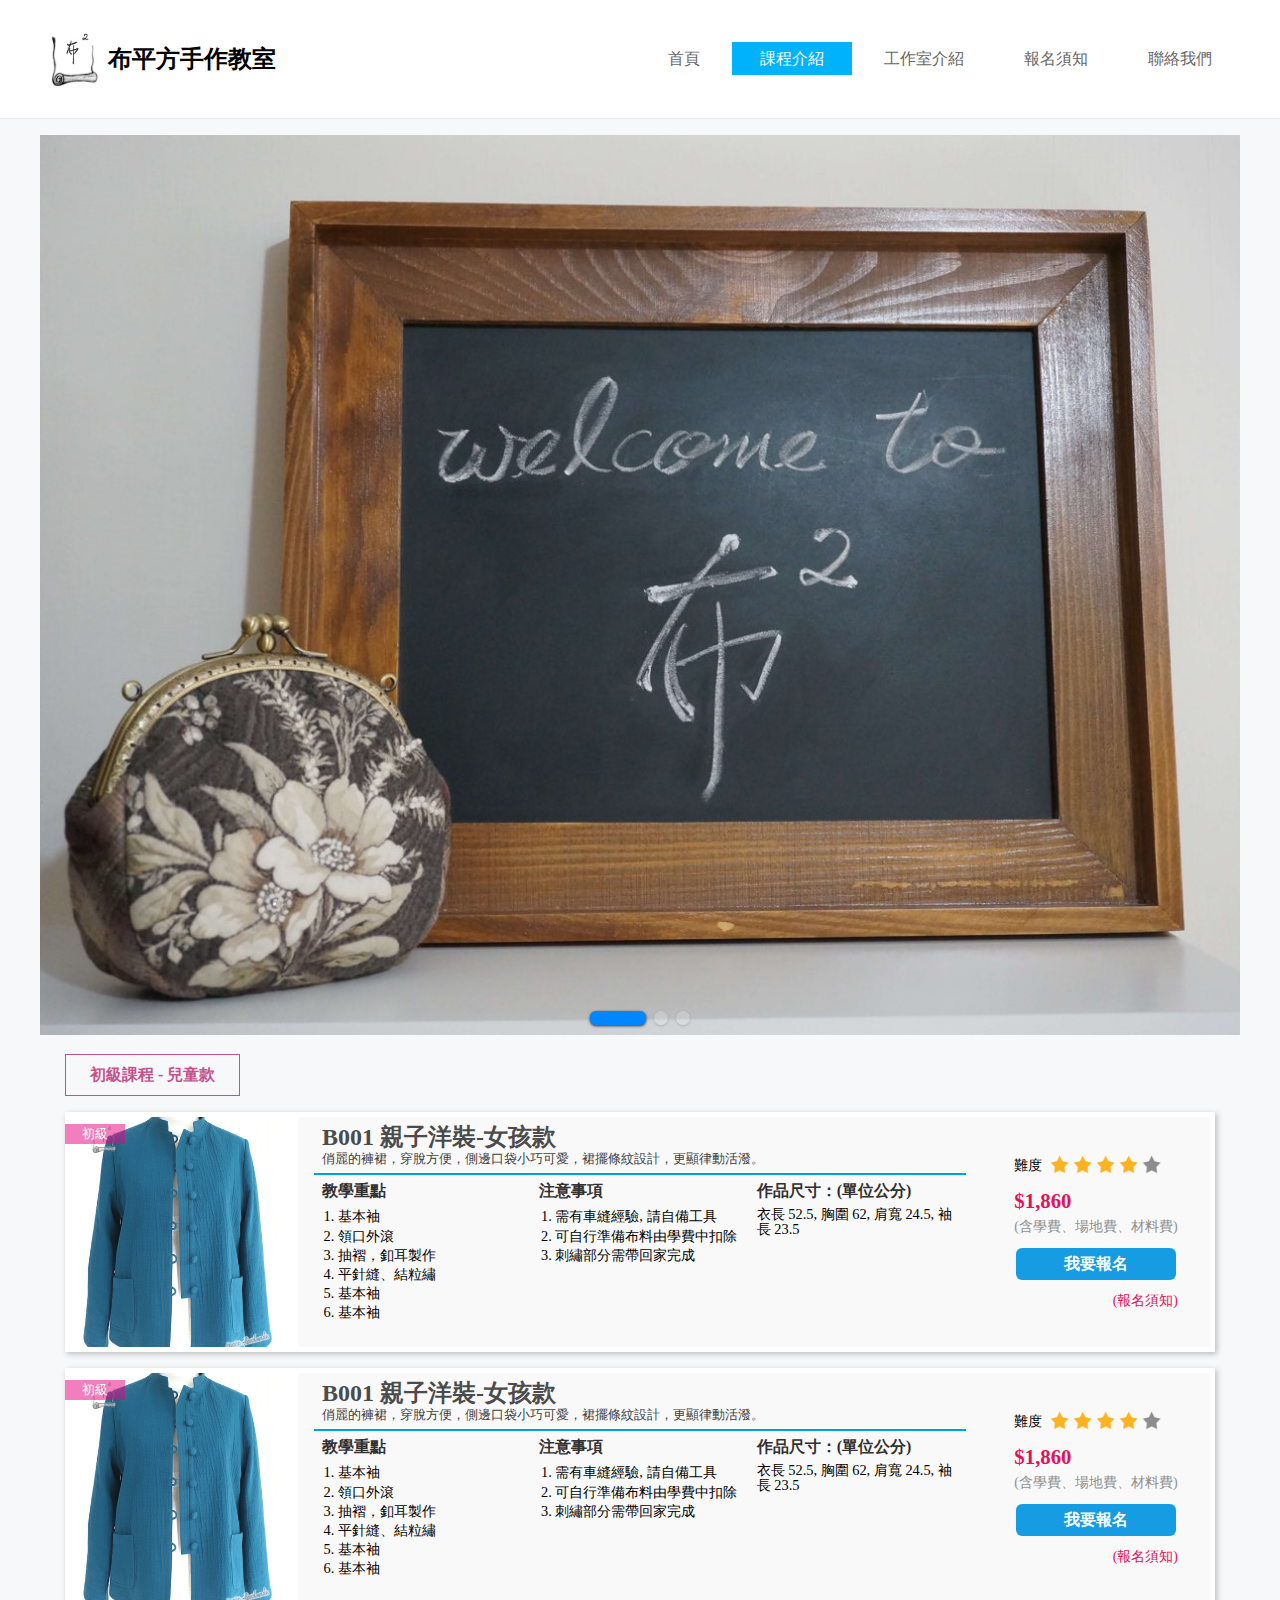
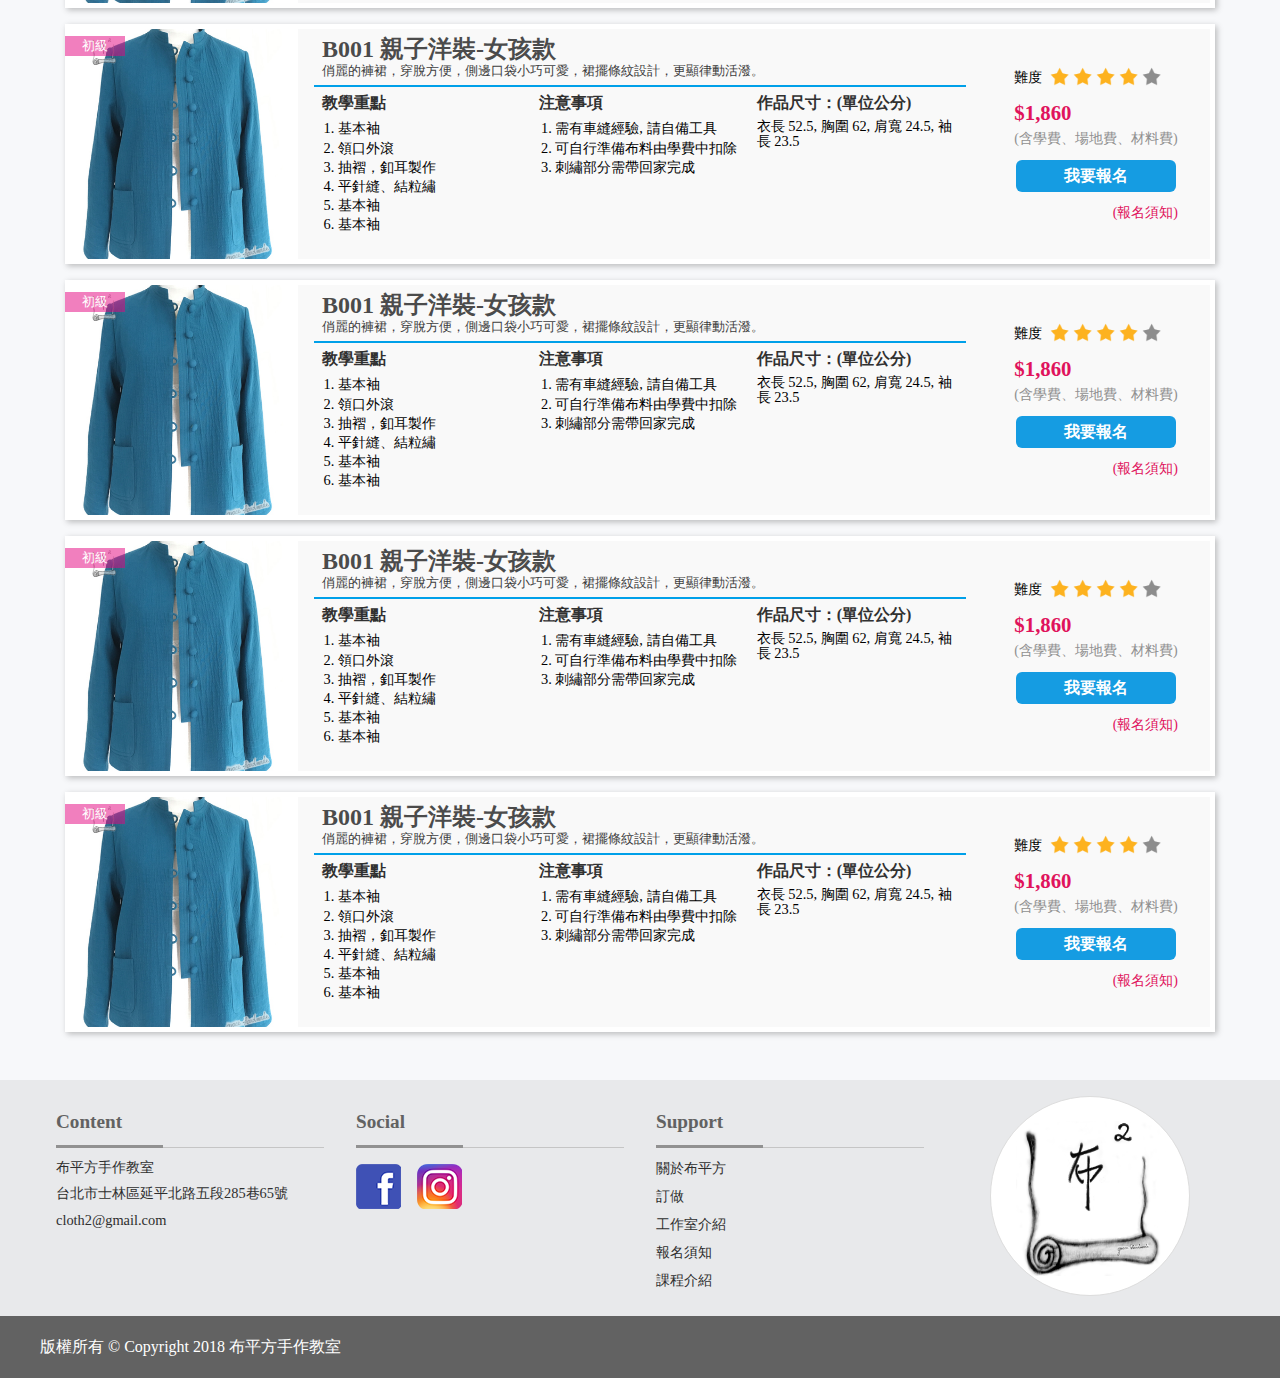
==== course.html @ d505c2b6 "123" ====
<!DOCTYPE html>
<html lang="en">
<head>
	<meta charset="UTF-8">
	<meta name="viewport" content="width=device-width, initial-scale=1.0">
	<meta http-equiv="X-UA-Compatible" content="ie=edge">
	<!-- keywords -->
	<meta name="keywords" content="布平方手作教室,布平方手做教室,手作,手做,手作教室,手做教室,親手製作自己喜歡的衣服與包包">
	<!-- link -->
	<meta property="og:url" content="" />
	<!-- keywords -->
	<meta property="og:title" content="布平方手作教室">
	<!-- keywords -->
	<meta property="og:description" content="布平方手作教室,親手製作自己喜歡的衣服與包包"/>
	<!-- keywords -->
    <meta name="description" content="布平方手作教室,親手製作自己喜歡的衣服與包包" />

	<link rel="apple-touch-icon" sizes="57x57" href="./images/favicon/apple-icon-57x57.png">
	<link rel="apple-touch-icon" sizes="60x60" href="./images/favicon/apple-icon-60x60.png">
	<link rel="apple-touch-icon" sizes="72x72" href="./images/favicon/apple-icon-72x72.png">
	<link rel="apple-touch-icon" sizes="76x76" href="./images/favicon/apple-icon-76x76.png">
	<link rel="apple-touch-icon" sizes="114x114" href="./images/favicon/apple-icon-114x114.png">
	<link rel="apple-touch-icon" sizes="120x120" href="./images/favicon/apple-icon-120x120.png">
	<link rel="apple-touch-icon" sizes="144x144" href="./images/favicon/apple-icon-144x144.png">
	<link rel="apple-touch-icon" sizes="152x152" href="./images/favicon/apple-icon-152x152.png">
	<link rel="apple-touch-icon" sizes="180x180" href="./images/favicon/apple-icon-180x180.png">
	<link rel="icon" type="image/png" sizes="192x192"  href="./images/favicon/android-icon-192x192.png">
	<link rel="icon" type="image/png" sizes="32x32" href="./images/favicon/favicon-32x32.png">
	<link rel="icon" type="image/png" sizes="96x96" href="./images/favicon/favicon-96x96.png">
	<link rel="icon" type="image/png" sizes="16x16" href="./images/favicon/favicon-16x16.png">
	<link rel="manifest" href="/manifest.json">
	<meta name="msapplication-TileColor" content="#ffffff">
	<meta name="msapplication-TileImage" content="/ms-icon-144x144.png">
	<meta name="theme-color" content="#ffffff">
	<title>布平方手作教室</title>
	<link rel="stylesheet" href="./css/swiper-4.2.2.min.css">
	<link rel="stylesheet" href="./css/index.css">
	<script src="./js/lib/jquery-3.1.1.min.js"></script>
	<script src="./js/swiper-4.2.2.min.js"></script>
</head>
<body>
	<div class="wrapper">
		<header id="header">
			<div class="header-wrppper">
				<h1 class="logo">布平方手作教室</h1>
				<div class="nav-toggle"></div>
				<ul class="navbar">
					<li><a href="./index.html">首頁</a></li>
					<li><a href="./course.html" class="active">課程介紹</a></li>
					<li><a href="javascript:;">工作室介紹</a></li>
					<li><a href="javascript:;">報名須知</a></li>
					<li><a href="javascript:;">聯絡我們</a></li>
				</ul>
			</div>
		</header>
		<section id="swiper">
			<div id="swiper-bigAd" class="swiper-container">
				<div class="swiper-wrapper">
					<div class="swiper-slide">
						<img src="./images/swiper/home-1.jpg" alt="">
					</div>
					<div class="swiper-slide">
						<img src="./images/swiper/home-2.jpg" alt="">
					</div>
					<div class="swiper-slide">
						<img src="./images/swiper/home-3.jpg" alt="">
					</div>
				</div>
				<!-- 如果需要分页器 -->
				<div class="swiper-pagination"></div>
				
				<!-- 如果需要导航按钮 -->
				<!-- <div class="swiper-button-prev"></div>
				<div class="swiper-button-next"></div> -->
			</div>
		</section>

		<articel id="course-list-wrapper">
			<h4 class="course-list-title">
				<span>初級課程 - 兒童款</span>
			</h4>
            <div class="course-list-box junior">
                <div class="course-list">
                    <div class="course-list-img flex-20" style="background-image:url('./images//course-list/01.jpg');"></div>
                    <div class="course-list-content">
						<div class="title-box">
							<h4>B001 親子洋裝-女孩款</h4>
							<h5>俏麗的褲裙，穿脫方便，側邊口袋小巧可愛，裙擺條紋設計，更顯律動活潑。</h5>
						</div>
						<div class="content-box">
							<div class="teachs teach-focus">
								<div class="title">教學重點</div>
								<ul>
									<li>基本袖</li>
									<li>領口外滾</li>
									<li>抽褶，釦耳製作</li>
									<li>平針縫、結粒繡</li>
									<li>基本袖</li>
									<li>基本袖</li>
								</ul>
							</div>
							<div class="teachs teach-notice">
								<div class="title">注意事項</div>
								<ul>
									<li>需有車縫經驗, 請自備工具</li>
									<li>可自行準備布料由學費中扣除</li>
									<li>刺繡部分需帶回家完成</li>
								</ul>
							</div>
							<div class="teachs teach-item">
								<div class="title">作品尺寸：(單位公分)</div>
								<div class="item-info">衣長 52.5, 胸圍 62, 肩寬 24.5, 袖長 23.5</div>
							</div>
						</div>
                    </div>
                    <div class="course-list-join flex-20">
                        <div class="course-list-diff">
							<span class="title">難度</span>
							<div class="stars">
								<span class="star star-fill"></span>
								<span class="star star-fill"></span>
								<span class="star star-fill"></span>
								<span class="star star-fill"></span>
								<span class="star star-unfill"></span>
							</div>
						</div>
                        <div class="course-list-price">
							<span class="price">$1,860</span>
							<span class="notice">(含學費、場地費、材料費)</span>
                        </div>
                        <a href="javascript:;" class="btn btn-signup">我要報名</a>
                        <a class="courseList-join-rules text-right" href="javascript:;">(報名須知)</a>
                    </div>
                </div>
			</div>
			
			<div class="course-list-box junior">
					<div class="course-list">
						<div class="course-list-img flex-20" style="background-image:url('./images//course-list/01.jpg');"></div>
						<div class="course-list-content">
							<div class="title-box">
								<h4>B001 親子洋裝-女孩款</h4>
								<h5>俏麗的褲裙，穿脫方便，側邊口袋小巧可愛，裙擺條紋設計，更顯律動活潑。</h5>
							</div>
							<div class="content-box">
								<div class="teachs teach-focus">
									<div class="title">教學重點</div>
									<ul>
										<li>基本袖</li>
										<li>領口外滾</li>
										<li>抽褶，釦耳製作</li>
										<li>平針縫、結粒繡</li>
										<li>基本袖</li>
										<li>基本袖</li>
									</ul>
								</div>
								<div class="teachs teach-notice">
									<div class="title">注意事項</div>
									<ul>
										<li>需有車縫經驗, 請自備工具</li>
										<li>可自行準備布料由學費中扣除</li>
										<li>刺繡部分需帶回家完成</li>
									</ul>
								</div>
								<div class="teachs teach-item">
									<div class="title">作品尺寸：(單位公分)</div>
									<div class="item-info">衣長 52.5, 胸圍 62, 肩寬 24.5, 袖長 23.5</div>
								</div>
							</div>
						</div>
						<div class="course-list-join flex-20">
							<div class="course-list-diff">
								<span class="title">難度</span>
								<div class="stars">
									<span class="star star-fill"></span>
									<span class="star star-fill"></span>
									<span class="star star-fill"></span>
									<span class="star star-fill"></span>
									<span class="star star-unfill"></span>
								</div>
							</div>
							<div class="course-list-price">
								<span class="price">$1,860</span>
								<span class="notice">(含學費、場地費、材料費)</span>
							</div>
							<a href="javascript:;" class="btn btn-signup">我要報名</a>
							<a class="courseList-join-rules text-right" href="javascript:;">(報名須知)</a>
						</div>
					</div>
			</div>
			<div class="course-list-box junior">
					<div class="course-list">
						<div class="course-list-img flex-20" style="background-image:url('./images//course-list/01.jpg');"></div>
						<div class="course-list-content">
							<div class="title-box">
								<h4>B001 親子洋裝-女孩款</h4>
								<h5>俏麗的褲裙，穿脫方便，側邊口袋小巧可愛，裙擺條紋設計，更顯律動活潑。</h5>
							</div>
							<div class="content-box">
								<div class="teachs teach-focus">
									<div class="title">教學重點</div>
									<ul>
										<li>基本袖</li>
										<li>領口外滾</li>
										<li>抽褶，釦耳製作</li>
										<li>平針縫、結粒繡</li>
										<li>基本袖</li>
										<li>基本袖</li>
									</ul>
								</div>
								<div class="teachs teach-notice">
									<div class="title">注意事項</div>
									<ul>
										<li>需有車縫經驗, 請自備工具</li>
										<li>可自行準備布料由學費中扣除</li>
										<li>刺繡部分需帶回家完成</li>
									</ul>
								</div>
								<div class="teachs teach-item">
									<div class="title">作品尺寸：(單位公分)</div>
									<div class="item-info">衣長 52.5, 胸圍 62, 肩寬 24.5, 袖長 23.5</div>
								</div>
							</div>
						</div>
						<div class="course-list-join flex-20">
							<div class="course-list-diff">
								<span class="title">難度</span>
								<div class="stars">
									<span class="star star-fill"></span>
									<span class="star star-fill"></span>
									<span class="star star-fill"></span>
									<span class="star star-fill"></span>
									<span class="star star-unfill"></span>
								</div>
							</div>
							<div class="course-list-price">
								<span class="price">$1,860</span>
								<span class="notice">(含學費、場地費、材料費)</span>
							</div>
							<a href="javascript:;" class="btn btn-signup">我要報名</a>
							<a class="courseList-join-rules text-right" href="javascript:;">(報名須知)</a>
						</div>
					</div>
			</div>

			<div class="course-list-box junior">
					<div class="course-list">
						<div class="course-list-img flex-20" style="background-image:url('./images//course-list/01.jpg');"></div>
						<div class="course-list-content">
							<div class="title-box">
								<h4>B001 親子洋裝-女孩款</h4>
								<h5>俏麗的褲裙，穿脫方便，側邊口袋小巧可愛，裙擺條紋設計，更顯律動活潑。</h5>
							</div>
							<div class="content-box">
								<div class="teachs teach-focus">
									<div class="title">教學重點</div>
									<ul>
										<li>基本袖</li>
										<li>領口外滾</li>
										<li>抽褶，釦耳製作</li>
										<li>平針縫、結粒繡</li>
										<li>基本袖</li>
										<li>基本袖</li>
									</ul>
								</div>
								<div class="teachs teach-notice">
									<div class="title">注意事項</div>
									<ul>
										<li>需有車縫經驗, 請自備工具</li>
										<li>可自行準備布料由學費中扣除</li>
										<li>刺繡部分需帶回家完成</li>
									</ul>
								</div>
								<div class="teachs teach-item">
									<div class="title">作品尺寸：(單位公分)</div>
									<div class="item-info">衣長 52.5, 胸圍 62, 肩寬 24.5, 袖長 23.5</div>
								</div>
							</div>
						</div>
						<div class="course-list-join flex-20">
							<div class="course-list-diff">
								<span class="title">難度</span>
								<div class="stars">
									<span class="star star-fill"></span>
									<span class="star star-fill"></span>
									<span class="star star-fill"></span>
									<span class="star star-fill"></span>
									<span class="star star-unfill"></span>
								</div>
							</div>
							<div class="course-list-price">
								<span class="price">$1,860</span>
								<span class="notice">(含學費、場地費、材料費)</span>
							</div>
							<a href="javascript:;" class="btn btn-signup">我要報名</a>
							<a class="courseList-join-rules text-right" href="javascript:;">(報名須知)</a>
						</div>
					</div>
				</div>
				
				<div class="course-list-box junior">
						<div class="course-list">
							<div class="course-list-img flex-20" style="background-image:url('./images//course-list/01.jpg');"></div>
							<div class="course-list-content">
								<div class="title-box">
									<h4>B001 親子洋裝-女孩款</h4>
									<h5>俏麗的褲裙，穿脫方便，側邊口袋小巧可愛，裙擺條紋設計，更顯律動活潑。</h5>
								</div>
								<div class="content-box">
									<div class="teachs teach-focus">
										<div class="title">教學重點</div>
										<ul>
											<li>基本袖</li>
											<li>領口外滾</li>
											<li>抽褶，釦耳製作</li>
											<li>平針縫、結粒繡</li>
											<li>基本袖</li>
											<li>基本袖</li>
										</ul>
									</div>
									<div class="teachs teach-notice">
										<div class="title">注意事項</div>
										<ul>
											<li>需有車縫經驗, 請自備工具</li>
											<li>可自行準備布料由學費中扣除</li>
											<li>刺繡部分需帶回家完成</li>
										</ul>
									</div>
									<div class="teachs teach-item">
										<div class="title">作品尺寸：(單位公分)</div>
										<div class="item-info">衣長 52.5, 胸圍 62, 肩寬 24.5, 袖長 23.5</div>
									</div>
								</div>
							</div>
							<div class="course-list-join flex-20">
								<div class="course-list-diff">
									<span class="title">難度</span>
									<div class="stars">
										<span class="star star-fill"></span>
										<span class="star star-fill"></span>
										<span class="star star-fill"></span>
										<span class="star star-fill"></span>
										<span class="star star-unfill"></span>
									</div>
								</div>
								<div class="course-list-price">
									<span class="price">$1,860</span>
									<span class="notice">(含學費、場地費、材料費)</span>
								</div>
								<a href="javascript:;" class="btn btn-signup">我要報名</a>
								<a class="courseList-join-rules text-right" href="javascript:;">(報名須知)</a>
							</div>
						</div>
				</div>
				<div class="course-list-box junior">
						<div class="course-list">
							<div class="course-list-img flex-20" style="background-image:url('./images//course-list/01.jpg');"></div>
							<div class="course-list-content">
								<div class="title-box">
									<h4>B001 親子洋裝-女孩款</h4>
									<h5>俏麗的褲裙，穿脫方便，側邊口袋小巧可愛，裙擺條紋設計，更顯律動活潑。</h5>
								</div>
								<div class="content-box">
									<div class="teachs teach-focus">
										<div class="title">教學重點</div>
										<ul>
											<li>基本袖</li>
											<li>領口外滾</li>
											<li>抽褶，釦耳製作</li>
											<li>平針縫、結粒繡</li>
											<li>基本袖</li>
											<li>基本袖</li>
										</ul>
									</div>
									<div class="teachs teach-notice">
										<div class="title">注意事項</div>
										<ul>
											<li>需有車縫經驗, 請自備工具</li>
											<li>可自行準備布料由學費中扣除</li>
											<li>刺繡部分需帶回家完成</li>
										</ul>
									</div>
									<div class="teachs teach-item">
										<div class="title">作品尺寸：(單位公分)</div>
										<div class="item-info">衣長 52.5, 胸圍 62, 肩寬 24.5, 袖長 23.5</div>
									</div>
								</div>
							</div>
							<div class="course-list-join flex-20">
								<div class="course-list-diff">
									<span class="title">難度</span>
									<div class="stars">
										<span class="star star-fill"></span>
										<span class="star star-fill"></span>
										<span class="star star-fill"></span>
										<span class="star star-fill"></span>
										<span class="star star-unfill"></span>
									</div>
								</div>
								<div class="course-list-price">
									<span class="price">$1,860</span>
									<span class="notice">(含學費、場地費、材料費)</span>
								</div>
								<a href="javascript:;" class="btn btn-signup">我要報名</a>
								<a class="courseList-join-rules text-right" href="javascript:;">(報名須知)</a>
							</div>
						</div>
				</div>
		</articel>

		<section id="content">
			<section class="content-wrapper">
				<div class="content-item content-list">
					<div class="title">Content</div>
					<ul>
						<li>布平方手作教室</li>
						<li>台北市士林區延平北路五段285巷65號</li>
						<li>cloth2@gmail.com</li>
					</ul>
				</div>
				<div class="content-item social-list">
					<div class="title">Social</div>
					<a class="social-icon fb-icon" href="https://www.facebook.com/cloth2.tw/" target="_blank"></a>
					<a class="social-icon ig-icon" href="#" target="_blank"></a>
				</div>
				<div class="content-item support-list">
					<div class="title">Support</div>
					<ul>
						<li><a href="#">關於布平方</a></li>
						<li><a href="#">訂做</a></li>
						<li><a href="#">工作室介紹</a></li>
						<li><a href="#">報名須知</a></li>
						<li><a href="./course.html">課程介紹</a></li>
					</ul>
				</div>
				<div class="content-item logo">
					<a href="./index.html"></a>
				</div>
			</section>
		</section>
		<footer id="copyright">
			<div class="copyright">版權所有 © Copyright  2018 布平方手作教室</section>
		</footer>
    </div>
    
	<script src="js/app.js"></script>
	<script>
		let colors=['#F8B595','#F67280','#C06C84','#6C5B7C','#35B0AB','#307672','#3D6CB9','#FF8F56','#394A51','#C00000','#6C567B','#8559A5','#22559C','#F12B6B','#F0B917']
		let hotCourseList=[
			{href:'https://www.facebook.com/cloth2.tw/posts/152747955391949',image:'./images/course-list/01.jpg',type:'初階課程 - 兒童款',title:'親子洋裝-女孩款'},
			{href:'https://www.facebook.com/cloth2.tw/posts/152727845393960',image:'./images/course-list/02.jpg',type:'初階課程 - 兒童款',title:'抽繩上衣'},
			{href:'https://www.facebook.com/cloth2.tw/posts/164817987518279',image:'./images/course-list/03.jpg',type:'初階課程 - 兒童款',title:'親子褲裙-女孩款'},
			{href:'https://www.facebook.com/cloth2.tw/posts/152745808725497',image:'./images/course-list/04.jpg',type:'初階課程 - 兒童款',title:'點點長褲'},
			{href:'https://www.facebook.com/cloth2.tw/posts/154096988590379',image:'./images/course-list/05.jpg',type:'初階課程 - 兒童款',title:'短褲'},
			{href:'https://www.facebook.com/cloth2.tw/posts/155173125149432',image:'./images/course-list/06.jpg',type:'初階課程 - 兒童款',title:'澎澎圓裙'},
			{href:'https://www.facebook.com/cloth2.tw/posts/159890031344408',image:'./images/course-list/07.jpg',type:'初階課程 - 兒童款',title:'荷葉袖洋裝'},

			{href:'https://www.facebook.com/cloth2.tw/posts/157624288237649',image:'./images/course-list/08.jpg',type:'初階課程 - 大人款',title:'寬版上衣'},
			{href:'https://www.facebook.com/cloth2.tw/posts/150626152270796',image:'./images/course-list/09.jpg',type:'初階課程 - 大人款',title:'親子洋裝-媽媽款'},
			{href:'https://www.facebook.com/cloth2.tw/posts/150627745603970',image:'./images/course-list/10.jpg',type:'初階課程 - 大人款',title:'提花上衣'},
			{href:'https://www.facebook.com/cloth2.tw/posts/150628195603925',image:'./images/course-list/11.jpg',type:'初階課程 - 大人款',title:'連帽披風'},
			{href:'https://www.facebook.com/cloth2.tw/posts/154640651869346',image:'./images/course-list/12.jpg',type:'初階課程 - 大人款',title:'九分褲'},
			{href:'https://www.facebook.com/cloth2.tw/posts/154637318536346',image:'./images/course-list/13.jpg',type:'初階課程 - 大人款',title:'日系條紋直筒褲'},
			{href:'https://www.facebook.com/cloth2.tw/posts/164812220852189',image:'./images/course-list/14.jpg',type:'初階課程 - 大人款',title:'親子褲裙-媽媽款'},
			{href:'https://www.facebook.com/cloth2.tw/posts/166370764029668',image:'./images/course-list/15.jpg',type:'初階課程 - 大人款',title:'條紋寬版上衣'},

			{href:'https://www.facebook.com/cloth2.tw/posts/166370764029668',image:'./images/course-list/16.jpg',type:'初階課程 - 包款',title:'亞麻束口提包'},
			{href:'https://www.facebook.com/cloth2.tw/posts/154942721839139',image:'./images/course-list/17.jpg',type:'初階課程 - 包款',title:'春之舞圓筒提包'},
			{href:'https://www.facebook.com/cloth2.tw/posts/154942721839139',image:'./images/course-list/18.jpg',type:'初階課程 - 包款',title:'輕手作：托特包'},
			{href:'https://www.facebook.com/cloth2.tw/posts/161841401149271',image:'./images/course-list/19.jpg',type:'初階課程 - 包款',title:'兒童後背包'},

			{href:'https://www.facebook.com/cloth2.tw/posts/152751208724957',image:'./images/course-list/20.jpg',type:'進階課程 - 兒童款',title:'親子圍裙-女孩款'},
			{href:'https://www.facebook.com/cloth2.tw/posts/152724038727674',image:'./images/course-list/21.jpg',type:'進階課程 - 兒童款',title:'花漾背心裙'},
			{href:'https://www.facebook.com/cloth2.tw/posts/158564311476980',image:'./images/course-list/22.jpg',type:'進階課程 - 兒童款',title:'小圓領襯衫'},
			{href:'https://www.facebook.com/cloth2.tw/posts/155678721765539',image:'./images/course-list/23.jpg',type:'進階課程 - 兒童款',title:'法式彌月禮盒'},

			{href:'https://www.facebook.com/cloth2.tw/posts/155678721765539',image:'./images/course-list/24.jpg',type:'進階課程 - 大人款',title:'親子圍裙 媽媽款'},
			{href:'https://www.facebook.com/cloth2.tw/posts/150627458937332',image:'./images/course-list/25.jpg',type:'進階課程 - 大人款',title:'學院風吊帶褲'},
			{href:'https://www.facebook.com/cloth2.tw/posts/150628545603890',image:'./images/course-list/26.jpg',type:'進階課程 - 大人款',title:'星空藍背心洋裝'},
			{href:'https://www.facebook.com/cloth2.tw/posts/155670811766330',image:'./images/course-list/27.jpg',type:'進階課程 - 大人款',title:'吊帶洋裝'},
			{href:'https://www.facebook.com/cloth2.tw/posts/155685341764877',image:'./images/course-list/28.jpg',type:'進階課程 - 大人款',title:'休閒條紋褲'},

			{href:'https://www.facebook.com/cloth2.tw/posts/155694888430589',image:'./images/course-list/29.jpg',type:'進階課程 - 包款',title:'時尚兩用包'},

			{href:'https://www.facebook.com/cloth2.tw/posts/146136492719762',image:'./images/course-list/30.jpg',type:'高階課程 – 大人款',title:'韓系長版風衣'},
			{href:'https://www.facebook.com/cloth2.tw/posts/150623305604414',image:'./images/course-list/31.jpg',type:'高階課程 – 大人款',title:'襯衫領外套'},
			{href:'https://www.facebook.com/cloth2.tw/posts/150624268937651',image:'./images/course-list/32.jpg',type:'高階課程 – 大人款',title:'立領小外套'},
		];
		let hotCourseHTML='';
		let hotCourseStr=`
			<a href="{href}" class="hot-course-item" target="_blank">
				<div class="hot-course-itemImage" style="background-image:url('{image}');">
					<div class="hot-course-itemText" style="background-color:{color};">
						<div class="hot-course-itemText_inner">
							<span>{type}</span>
							<span>{title}</span>
						</div>
					</div>
				</div>
			</a>
		`;
		let newCourseList=[
			{href:'https://www.facebook.com/cloth2.tw/posts/165858474080897',image:'./images/newcourse/01.jpg',type:'',title:'布平方童裝課程'},
			{href:'https://www.facebook.com/cloth2.tw/posts/166370764029668',image:'./images/newcourse/02.jpg',type:'',title:'條紋寬版上衣'},
			{href:'https://www.facebook.com/cloth2.tw/posts/164817987518279',image:'./images/newcourse/03.jpg',type:'',title:'親子褲裙-女孩款 (初階)'},
			{href:'https://www.facebook.com/cloth2.tw/posts/164352634231481',image:'./images/newcourse/04.jpg',type:'',title:'亞麻繡花口金'},
			{href:'https://www.facebook.com/cloth2.tw/posts/161841401149271',image:'./images/newcourse/05.jpg',type:'',title:'兒童後背包'},
		]
		let newCourseHTML='';
		let newCourseStr=`
			<div class="swiper-slide">
				<a href="{href}" class="new-course-item" target="_blank">
					<div class="new-course-itemImage" style="background-image:url('{image}');">
						<div class="new-course-itemText" style="background-color:{color};">
							<div class="new-course-itemText_inner">
								<span>{type}</span>
								<span>{title}</span>
							</div>
						</div>
					</div>
				</a>
			</div>
		`;
		for(var i=0;i<newCourseList.length;i++){
			newCourseHTML+=newCourseStr.replace('{href}',newCourseList[i].href)
										.replace('{image}',newCourseList[i].image)
										.replace('{color}',colors[ Math.floor( Math.random() * colors.length ) ] )
										.replace('{title}',newCourseList[i].title)
										.replace('{type}',newCourseList[i].type)
		}
		$('#swiper-moreAd .swiper-wrapper').html(newCourseHTML)

		for(var i=0;i<hotCourseList.length;i++){
			hotCourseHTML+=hotCourseStr.replace('{href}',hotCourseList[i].href)
										.replace('{image}',hotCourseList[i].image)
										.replace('{color}',colors[ Math.floor( Math.random() * colors.length ) ] )
										.replace('{title}',hotCourseList[i].title)
										.replace('{type}',hotCourseList[i].type)
		}
		$('.hot-course-list').html(hotCourseHTML)
		$('.nav-toggle').on('click',function(){
			$('.navbar').toggleClass('toggle');
		})

		var bigAd = new Swiper ('#swiper-bigAd', {
			direction: 'horizontal',
			loop: true,
			// autoplay: {
			// 	delay: 2000,
			// 	disableOnInteraction: false,
			// },
			// 如果需要分页器
			pagination: {
				el: '.swiper-pagination',
				clickable: true,
			},
			
			// 如果需要前进后退按钮
			// navigation: {
			// 	nextEl: '.swiper-button-next',
			// 	prevEl: '.swiper-button-prev',
			// },
		})
		var moreAd = new Swiper('#swiper-moreAd', {
			slidesPerView: 5,
			spaceBetween: 0,
			breakpoints: {
				1024: {
					slidesPerView: 4,
					spaceBetween: 0,
				},
				768: {
					slidesPerView: 3,
					spaceBetween: 0,
				},
				640: {
					slidesPerView: 2,
					spaceBetween: 0,
				},
				414: {
					slidesPerView: 1,
					spaceBetween: 0,
				}
			}
		});     
	</script>
</body>
</html>
---- css/index.css ----
@charset "UTF-8";
/* http://meyerweb.com/eric/tools/css/reset/
   v2.0 | 20110126
   License: none (public domain)
*/
html, body, div, span, applet, object, iframe,
h1, h2, h3, h4, h5, h6, p, blockquote, pre,
a, abbr, acronym, address, big, cite, code,
del, dfn, em, img, ins, kbd, q, s, samp,
small, strike, strong, sub, sup, tt, var,
b, u, i, center,
dl, dt, dd, ol, ul, li,
fieldset, form, label, legend,
table, caption, tbody, tfoot, thead, tr, th, td,
article, aside, canvas, details, embed,
figure, figcaption, footer, header, hgroup,
menu, nav, output, ruby, section, summary,
time, mark, audio, video {
  margin: 0;
  padding: 0;
  border: 0;
  font-size: 100%;
  font: inherit;
  vertical-align: baseline; }

/* HTML5 display-role reset for older browsers */
article, aside, details, figcaption, figure,
footer, header, hgroup, menu, nav, section {
  display: block; }

body {
  line-height: 1; }

ol, ul {
  list-style: none; }

blockquote, q {
  quotes: none; }

blockquote:before, blockquote:after,
q:before, q:after {
  content: '';
  content: none; }

table {
  border-collapse: collapse;
  border-spacing: 0; }

/*=====================================*/
* {
  padding: 0;
  margin: 0; }

*, *::before, *::after {
  -webkit-box-sizing: border-box;
          box-sizing: border-box; }

html, body {
  font-family: '微軟正黑體';
  width: 100%;
  height: 100%;
  -webkit-box-sizing: border-box;
          box-sizing: border-box; }

.wrapper {
  width: 100%;
  background-color: #F7F8FA; }

#header {
  width: 100%;
  height: auto;
  padding: 2rem 1rem;
  border-bottom: 1px solid #ececec;
  background-color: #fff; }
  #header .header-wrppper {
    width: 1200px;
    height: 100%;
    display: -webkit-box;
    display: -ms-flexbox;
    display: flex;
    margin: 0 auto;
    -webkit-box-align: center;
        -ms-flex-align: center;
            align-items: center; }
    #header .header-wrppper .nav-toggle {
      display: none; }
    #header .header-wrppper .logo {
      height: 54px;
      background-image: url("../images/logo_.png");
      background-repeat: no-repeat;
      background-position: left 50%;
      background-size: 29%;
      line-height: 54px;
      padding-left: 4.25rem;
      font-size: 1.5rem;
      font-weight: bold; }
    #header .header-wrppper ul {
      margin-left: auto; }
      #header .header-wrppper ul li {
        display: inline-block; }
        #header .header-wrppper ul li a {
          text-decoration: none;
          font-size: 16px;
          color: #676767;
          padding: .5rem 1.75rem; }
          #header .header-wrppper ul li a.active {
            background-color: #00b2fc;
            color: #fff; }

#swiper {
  width: 1200px;
  padding: 1rem 0;
  margin: 0 auto; }
  #swiper .swiper-slide img {
    width: 100%;
    height: auto; }

.swiper-pagination-bullet {
  width: 14px;
  height: 14px;
  background: #fff;
  -webkit-box-shadow: 0 1px 3px rgba(0, 0, 0, 0.8);
          box-shadow: 0 1px 3px rgba(0, 0, 0, 0.8);
  -webkit-transition: all .25s;
  transition: all .25s; }

.swiper-pagination-bullet-active {
  opacity: 1;
  background: #0087ff !important;
  width: 56px !important;
  border-radius: 6px; }

#course {
  width: 1200px;
  display: -webkit-box;
  display: -ms-flexbox;
  display: flex;
  margin: 0 auto; }
  #course a {
    -ms-flex-preferred-size: 33.33333%;
        flex-basis: 33.33333%;
    height: 293px;
    position: relative;
    text-decoration: none;
    color: #fff; }
    #course a img {
      width: 100%;
      height: auto;
      -webkit-transition: all .4s;
      transition: all .4s; }
    #course a:nth-child(2) {
      margin: 0 1rem; }
    #course a div {
      position: absolute;
      width: 100%;
      height: 100%;
      background-color: rgba(0, 0, 0, 0.4);
      display: -webkit-box;
      display: -ms-flexbox;
      display: flex;
      -webkit-box-pack: center;
          -ms-flex-pack: center;
              justify-content: center;
      -webkit-box-align: center;
          -ms-flex-align: center;
              align-items: center;
      opacity: 0;
      -webkit-transition: all .4s;
      transition: all .4s;
      font-size: 1.5rem;
      font-weight: bold; }
    #course a:hover div {
      opacity: 1;
      z-index: 1; }

#new-course {
  width: 1200px;
  margin: 0 auto 3rem auto; }
  #new-course .title {
    margin: 1.75rem 0;
    text-align: center;
    font-weight: bold;
    font-size: 1.75rem;
    color: #0a8e93; }
  #new-course #swiper-moreAd {
    height: 236px; }
    #new-course #swiper-moreAd .new-course-item {
      display: block;
      -ms-flex-preferred-size: 20%;
          flex-basis: 20%;
      height: 236px;
      margin-bottom: 1rem;
      position: relative;
      cursor: pointer;
      overflow: hidden; }
      #new-course #swiper-moreAd .new-course-item .new-course-itemImage {
        width: 223px;
        height: 99.5%;
        display: block;
        background-color: #adadad;
        background-repeat: no-repeat;
        background-position: center center;
        background-size: cover;
        border-radius: 12px;
        -webkit-transition: all .3s linear;
        transition: all .3s linear;
        margin: 0 auto; }
        #new-course #swiper-moreAd .new-course-item .new-course-itemImage .new-course-itemText {
          width: 223px;
          height: 100%;
          border-radius: 12px;
          background-color: #007de4;
          position: absolute;
          top: 50%;
          left: 50%;
          -webkit-transform: translate(-50%, 100%);
                  transform: translate(-50%, 100%);
          display: -webkit-box;
          display: -ms-flexbox;
          display: flex;
          -webkit-box-orient: vertical;
          -webkit-box-direction: normal;
              -ms-flex-direction: column;
                  flex-direction: column;
          -webkit-box-pack: center;
              -ms-flex-pack: center;
                  justify-content: center;
          -webkit-box-align: center;
              -ms-flex-align: center;
                  align-items: center;
          text-decoration: none;
          -webkit-transition: all .4s;
          transition: all .4s; }
          #new-course #swiper-moreAd .new-course-item .new-course-itemImage .new-course-itemText .new-course-itemText_inner {
            display: -webkit-box;
            display: -ms-flexbox;
            display: flex;
            -webkit-box-orient: vertical;
            -webkit-box-direction: normal;
                -ms-flex-direction: column;
                    flex-direction: column;
            -webkit-box-align: center;
                -ms-flex-align: center;
                    align-items: center; }
            #new-course #swiper-moreAd .new-course-item .new-course-itemImage .new-course-itemText .new-course-itemText_inner span {
              color: #fff;
              font-size: 1.1rem;
              margin: .25rem 0; }
      #new-course #swiper-moreAd .new-course-item:hover > .new-course-itemImage > .new-course-itemText {
        -webkit-transform: translate(-50%, -50%);
                transform: translate(-50%, -50%); }
  #new-course ul {
    list-style: none;
    display: -webkit-box;
    display: -ms-flexbox;
    display: flex; }
    #new-course ul li {
      -ms-flex-preferred-size: 20%;
          flex-basis: 20%;
      height: 236px; }
      #new-course ul li a {
        width: 223px;
        height: 99.5%;
        display: block;
        background-color: #ececec;
        background-image: url("../images/newcourse/01.jpg");
        background-repeat: no-repeat;
        background-position: center 0;
        border-radius: 12px;
        -webkit-transition: all .3s linear;
        transition: all .3s linear;
        margin: 0 auto; }
        #new-course ul li a:hover {
          background-position: center -236px; }

#hot-course {
  width: 1200px;
  margin: 0 auto;
  display: block; }
  #hot-course .hot-course-title {
    display: -webkit-box;
    display: -ms-flexbox;
    display: flex;
    padding: 1.5rem;
    border-bottom: 1px dashed #adadad;
    -webkit-box-align: center;
        -ms-flex-align: center;
            align-items: center; }
    #hot-course .hot-course-title > span {
      font-size: 1.75rem;
      font-weight: bold;
      color: #0a8e93; }
    #hot-course .hot-course-title a {
      margin-left: auto;
      text-decoration: none;
      color: #676767;
      font-weight: bold;
      display: -webkit-box;
      display: -ms-flexbox;
      display: flex;
      -webkit-box-align: center;
          -ms-flex-align: center;
              align-items: center; }
      #hot-course .hot-course-title a span {
        margin-right: 1rem; }
      #hot-course .hot-course-title a svg#arrow_group {
        width: 10px;
        fill: #676767; }
  #hot-course .hot-course-list {
    display: -webkit-box;
    display: -ms-flexbox;
    display: flex;
    -ms-flex-wrap: wrap;
        flex-wrap: wrap;
    margin: 3rem 0; }
    #hot-course .hot-course-list .hot-course-item {
      display: block;
      -ms-flex-preferred-size: 20%;
          flex-basis: 20%;
      width: 20%;
      cursor: pointer;
      overflow: hidden; }
      #hot-course .hot-course-list .hot-course-item img {
        width: 100%;
        height: auto;
        display: block; }
      #hot-course .hot-course-list .hot-course-item .hot-course-itemText {
        position: absolute;
        top: 0;
        left: 0;
        width: 100%;
        height: 100%;
        display: -webkit-box;
        display: -ms-flexbox;
        display: flex;
        -webkit-box-orient: vertical;
        -webkit-box-direction: normal;
            -ms-flex-direction: column;
                flex-direction: column;
        -webkit-box-pack: center;
            -ms-flex-pack: center;
                justify-content: center;
        -webkit-box-align: center;
            -ms-flex-align: center;
                align-items: center;
        -webkit-transform: translateY(100%);
                transform: translateY(100%);
        -webkit-transition: all .3s;
        transition: all .3s; }
        #hot-course .hot-course-list .hot-course-item .hot-course-itemText span {
          color: #fff;
          font-size: 1.1rem;
          margin: .25rem 0; }
      #hot-course .hot-course-list .hot-course-item:hover .hot-course-itemText {
        -webkit-transform: translateY(0%);
                transform: translateY(0%); }
      #hot-course .hot-course-list .hot-course-item .hot-course-itemImage {
        width: 223px;
        height: 99.5%;
        display: block;
        background-color: #adadad;
        background-repeat: no-repeat;
        background-position: center center;
        background-size: cover;
        border-radius: 12px;
        -webkit-transition: all .3s linear;
        transition: all .3s linear;
        margin: 0 auto; }
        #hot-course .hot-course-list .hot-course-item .hot-course-itemImage .hot-course-itemText {
          width: 223px;
          height: 100%;
          border-radius: 12px;
          background-color: #007de4;
          position: absolute;
          top: 50%;
          left: 50%;
          -webkit-transform: translate(-50%, 100%);
                  transform: translate(-50%, 100%);
          display: -webkit-box;
          display: -ms-flexbox;
          display: flex;
          -webkit-box-orient: vertical;
          -webkit-box-direction: normal;
              -ms-flex-direction: column;
                  flex-direction: column;
          -webkit-box-pack: center;
              -ms-flex-pack: center;
                  justify-content: center;
          -webkit-box-align: center;
              -ms-flex-align: center;
                  align-items: center;
          text-decoration: none;
          -webkit-transition: all .3s;
          transition: all .3s; }
          #hot-course .hot-course-list .hot-course-item .hot-course-itemImage .hot-course-itemText .hot-course-itemText_inner {
            display: -webkit-box;
            display: -ms-flexbox;
            display: flex;
            -webkit-box-orient: vertical;
            -webkit-box-direction: normal;
                -ms-flex-direction: column;
                    flex-direction: column;
            -webkit-box-align: center;
                -ms-flex-align: center;
                    align-items: center; }
            #hot-course .hot-course-list .hot-course-item .hot-course-itemImage .hot-course-itemText .hot-course-itemText_inner span {
              color: #fff;
              font-size: 1.1rem;
              margin: .25rem 0; }
      #hot-course .hot-course-list .hot-course-item:hover > .hot-course-itemImage > .hot-course-itemText {
        -webkit-transform: translate(-50%, -50%);
                transform: translate(-50%, -50%); }

#course-list-wrapper {
  width: 1200px;
  margin: 0 auto;
  display: block;
  margin-bottom: 3rem; }
  #course-list-wrapper .course-list-title {
    width: 100%; }
    #course-list-wrapper .course-list-title span {
      padding: .75rem 1.5rem;
      color: #c7518c;
      border: 1px solid #c7518c;
      display: inline-block;
      font-weight: bold;
      margin-left: 1.5625rem;
      margin-bottom: 1rem; }
  #course-list-wrapper .course-list-box {
    width: 1150px;
    height: 240px;
    background-color: #fff;
    margin: 0 auto;
    padding: 5px;
    -webkit-box-shadow: 2px 2px 6px rgba(0, 0, 0, 0.25);
            box-shadow: 2px 2px 6px rgba(0, 0, 0, 0.25);
    position: relative;
    margin-bottom: 1rem; }
    #course-list-wrapper .course-list-box.junior:before {
      content: '初級';
      position: absolute;
      top: 12px;
      left: 0;
      color: #fff;
      background-color: rgba(228, 0, 125, 0.5);
      width: 60px;
      padding: .25rem .5rem;
      text-align: center;
      font-size: .8rem; }
    #course-list-wrapper .course-list-box .course-list {
      background-color: #f9f9f9;
      height: 100%;
      display: -webkit-box;
      display: -ms-flexbox;
      display: flex; }
      #course-list-wrapper .course-list-box .course-list .course-list-img {
        background-position: center 0%;
        background-repeat: no-repeat;
        background-size: cover; }
      #course-list-wrapper .course-list-box .course-list .course-list-content {
        -webkit-box-flex: 1;
            -ms-flex: 1;
                flex: 1;
        padding: 0 1rem; }
        #course-list-wrapper .course-list-box .course-list .course-list-content .title-box {
          border-bottom: 2px solid #00A0E9;
          padding: .5rem; }
          #course-list-wrapper .course-list-box .course-list .course-list-content .title-box h4 {
            font-size: 1.5rem;
            font-weight: bold;
            color: #4b4b4b;
            margin-bottom: .25rem; }
          #course-list-wrapper .course-list-box .course-list .course-list-content .title-box h5 {
            font-size: .8rem;
            color: #3e3e3e; }
        #course-list-wrapper .course-list-box .course-list .course-list-content .content-box {
          display: -webkit-box;
          display: -ms-flexbox;
          display: flex;
          -webkit-box-orient: horizontal;
          -webkit-box-direction: normal;
              -ms-flex-direction: row;
                  flex-direction: row; }
          #course-list-wrapper .course-list-box .course-list .course-list-content .content-box .teachs {
            -ms-flex-preferred-size: 33.33333%;
                flex-basis: 33.33333%;
            padding: .5rem; }
            #course-list-wrapper .course-list-box .course-list .course-list-content .content-box .teachs .title {
              color: #313131;
              font-weight: bold;
              margin-bottom: .5rem; }
            #course-list-wrapper .course-list-box .course-list .course-list-content .content-box .teachs .item-info {
              font-size: 0.9rem; }
            #course-list-wrapper .course-list-box .course-list .course-list-content .content-box .teachs ul {
              padding-left: 1rem; }
              #course-list-wrapper .course-list-box .course-list .course-list-content .content-box .teachs ul li {
                list-style-type: decimal;
                font-size: .9rem;
                line-height: 1.2rem; }
      #course-list-wrapper .course-list-box .course-list .course-list-join {
        display: -webkit-box;
        display: -ms-flexbox;
        display: flex;
        -webkit-box-orient: vertical;
        -webkit-box-direction: normal;
            -ms-flex-direction: column;
                flex-direction: column;
        -webkit-box-align: center;
            -ms-flex-align: center;
                align-items: center;
        -ms-flex-pack: distribute;
            justify-content: space-around;
        padding: 2rem 2rem; }
        #course-list-wrapper .course-list-box .course-list .course-list-join a {
          text-decoration: none; }
        #course-list-wrapper .course-list-box .course-list .course-list-join .course-list-diff {
          -ms-flex-item-align: start;
              align-self: flex-start;
          display: -webkit-box;
          display: -ms-flexbox;
          display: flex;
          -webkit-box-align: center;
              -ms-flex-align: center;
                  align-items: center; }
          #course-list-wrapper .course-list-box .course-list .course-list-join .course-list-diff .title {
            font-size: 14px;
            margin-right: .5rem; }
          #course-list-wrapper .course-list-box .course-list .course-list-join .course-list-diff .stars .star {
            width: 19px;
            height: 19px;
            display: inline-block;
            background-position: center center;
            background-repeat: no-repeat;
            background-size: cover; }
            #course-list-wrapper .course-list-box .course-list .course-list-join .course-list-diff .stars .star.star-fill {
              background-image: url("../images/star_fill.png"); }
            #course-list-wrapper .course-list-box .course-list .course-list-join .course-list-diff .stars .star.star-unfill {
              background-image: url("../images/star_unfill.png"); }
        #course-list-wrapper .course-list-box .course-list .course-list-join .btn-signup {
          display: inline;
          background-color: #159ce2;
          padding: .5rem 3rem;
          color: #fff;
          border-radius: 6px;
          font-weight: bold; }
        #course-list-wrapper .course-list-box .course-list .course-list-join .course-list-price {
          display: -webkit-box;
          display: -ms-flexbox;
          display: flex;
          -webkit-box-orient: vertical;
          -webkit-box-direction: normal;
              -ms-flex-direction: column;
                  flex-direction: column; }
          #course-list-wrapper .course-list-box .course-list .course-list-join .course-list-price .price {
            color: #e0135c;
            font-size: 1.3rem;
            font-weight: bold;
            margin-bottom: .5rem; }
          #course-list-wrapper .course-list-box .course-list .course-list-join .course-list-price .notice {
            color: #909090;
            font-size: 14px; }
        #course-list-wrapper .course-list-box .course-list .course-list-join .courseList-join-rules {
          color: #e0135c;
          font-size: 14px;
          -ms-flex-item-align: end;
              align-self: flex-end; }

.flex-20 {
  -ms-flex-preferred-size: 20%;
      flex-basis: 20%; }

.flex-30 {
  -ms-flex-preferred-size: 30%;
      flex-basis: 30%; }

.text-right {
  text-align: right; }

.img-fluid {
  width: 100%;
  height: auto;
  display: block; }

.grid:after {
  content: '';
  display: block;
  clear: both; }

#content {
  width: 100%;
  background-color: #E8E9EB; }
  #content .content-wrapper {
    width: 1200px;
    height: 100%;
    margin: 0 auto;
    display: -webkit-box;
    display: -ms-flexbox;
    display: flex; }
    #content .content-wrapper .content-item {
      -ms-flex-preferred-size: 25%;
          flex-basis: 25%;
      padding: 1rem; }
      #content .content-wrapper .content-item .title {
        font-weight: bold;
        font-size: 1.2rem;
        border-bottom: 1px solid #c5c5c5;
        padding: 1rem 0;
        color: #626262;
        position: relative; }
        #content .content-wrapper .content-item .title:before {
          content: '';
          position: absolute;
          width: 40%;
          height: 3px;
          background-color: #919191;
          bottom: -1px;
          left: 0; }
      #content .content-wrapper .content-item.content-list ul li {
        font-size: .9rem;
        margin: .75rem 0;
        color: #2e2e2e; }
      #content .content-wrapper .content-item.social-list .social-icon {
        width: 45px;
        height: 45px;
        margin: 1rem .75rem 1rem 0;
        display: inline-block; }
        #content .content-wrapper .content-item.social-list .social-icon.fb-icon {
          background-image: url("../images/fb-icon.png"); }
        #content .content-wrapper .content-item.social-list .social-icon.ig-icon {
          background-image: url("../images/ig-icon.png"); }
      #content .content-wrapper .content-item.support-list ul li {
        margin: .75rem 0; }
        #content .content-wrapper .content-item.support-list ul li a {
          text-decoration: none;
          color: #2e2e2e;
          font-size: .9rem; }
      #content .content-wrapper .content-item.logo a {
        display: block;
        width: 200px;
        height: 200px;
        background-image: url("../images/logo_.png");
        background-repeat: no-repeat;
        background-size: 100%;
        border-radius: 50%;
        margin: 0 auto;
        border: 1px solid #dddddd; }

#copyright {
  width: 100%;
  height: 62px;
  background-color: #626262; }
  #copyright .copyright {
    width: 1200px;
    line-height: 62px;
    color: #fff;
    margin: 0 auto; }

@media screen and (max-width: 1200px) {
  #header .header-wrppper {
    width: 100%;
    height: auto;
    overflow: hidden; }
  #swiper {
    width: 100%;
    height: auto;
    overflow: hidden; }
  #course {
    width: 100%;
    height: auto;
    overflow: hidden; }
  #new-course {
    width: 100%;
    height: auto;
    overflow: hidden; }
  #hot-course {
    width: 100%;
    height: auto;
    overflow: hidden; }
  #content .content-wrapper {
    width: 100%;
    height: auto;
    overflow: hidden; }
  #copyright .copyright {
    width: 100%;
    height: auto;
    overflow: hidden; }
  #course-list-wrapper {
    width: 100%;
    height: auto;
    overflow: hidden; }
  #course-list-wrapper .course-list-box {
    width: 96%; }
  #course-list-wrapper .course-list-box .course-list .course-list-join {
    -webkit-box-align: stretch;
        -ms-flex-align: stretch;
            align-items: stretch;
    padding: 2rem 0rem; }
  #course-list-wrapper .course-list-box .course-list .course-list-join .btn-signup {
    text-align: center; } }

@media screen and (max-width: 1024px) {
  #header {
    height: auto;
    padding: 2rem 1rem; }
  #course a {
    height: auto; }
  #new-course ul {
    -ms-flex-wrap: wrap;
        flex-wrap: wrap; }
  #hot-course .hot-course-list .hot-course-item {
    -ms-flex-preferred-size: 25%;
        flex-basis: 25%; }
  #course-list-wrapper .course-list-box .course-list .course-list-content .content-box .teachs .title {
    font-size: .8rem; }
  #course-list-wrapper .course-list-box .course-list .course-list-content .content-box .teachs .item-info {
    font-size: 12px; }
  #course-list-wrapper .course-list-box .course-list .course-list-content .content-box .teachs ul li {
    font-size: 0.8rem; }
  #course-list-wrapper .course-list-box .course-list .course-list-join .btn-signup {
    padding: .5rem 0; }
  #course-list-wrapper .course-list-box .course-list .course-list-join .course-list-price .notice {
    font-size: 12px; }
  #course-list-wrapper .course-list-box .course-list .course-list-join .courseList-join-rules {
    font-size: 12px; }
  #course-list-wrapper .course-list-box .course-list .course-list-join .course-list-diff .stars .star {
    width: 16px;
    height: 16px; } }

@media screen and (max-width: 768px) {
  #header {
    padding: 1rem; }
  #header .header-wrppper .logo {
    margin: .75rem 0; }
  #header .header-wrppper {
    display: -webkit-box;
    display: -ms-flexbox;
    display: flex;
    -webkit-box-orient: vertical;
    -webkit-box-direction: normal;
        -ms-flex-direction: column;
            flex-direction: column; }
  #header .header-wrppper ul {
    margin: 0 auto; }
  #header .header-wrppper ul li a {
    display: inline-block; }
  #hot-course .hot-course-list .hot-course-item {
    -ms-flex-preferred-size: 25%;
        flex-basis: 25%;
    width: 25%; }
  #copyright .copyright {
    text-align: center; }
  #course-list-wrapper {
    display: -webkit-box;
    display: -ms-flexbox;
    display: flex;
    -ms-flex-wrap: wrap;
        flex-wrap: wrap; }
    #course-list-wrapper .course-list-box {
      -webkit-box-orient: horizontal;
      -webkit-box-direction: normal;
          -ms-flex-direction: row;
              flex-direction: row;
      -ms-flex-wrap: wrap;
          flex-wrap: wrap;
      -ms-flex-preferred-size: 33.33333%;
          flex-basis: 33.33333%;
      width: 33.33333%;
      height: auto;
      margin: 0;
      background-color: transparent;
      -webkit-box-shadow: none;
              box-shadow: none; }
      #course-list-wrapper .course-list-box .course-list {
        -webkit-box-orient: vertical;
        -webkit-box-direction: normal;
            -ms-flex-direction: column;
                flex-direction: column;
        width: 100%;
        -webkit-box-shadow: 2px 2px 4px rgba(134, 134, 134, 0.25);
                box-shadow: 2px 2px 4px rgba(134, 134, 134, 0.25); }
        #course-list-wrapper .course-list-box .course-list .course-list-img {
          height: 200px;
          -webkit-box-flex: 1;
              -ms-flex: 1 0 auto;
                  flex: 1 0 auto; }
        #course-list-wrapper .course-list-box .course-list .course-list-content {
          padding: 0 .5rem; }
          #course-list-wrapper .course-list-box .course-list .course-list-content .title-box {
            border-bottom: 0;
            padding: .5rem 0; }
            #course-list-wrapper .course-list-box .course-list .course-list-content .title-box h4 {
              font-size: 1rem; }
          #course-list-wrapper .course-list-box .course-list .course-list-content .content-box {
            display: none; }
        #course-list-wrapper .course-list-box .course-list .course-list-join {
          -webkit-box-orient: horizontal;
          -webkit-box-direction: normal;
              -ms-flex-direction: row;
                  flex-direction: row;
          -ms-flex-wrap: wrap;
              flex-wrap: wrap;
          padding: 0; }
          #course-list-wrapper .course-list-box .course-list .course-list-join .course-list-diff {
            -ms-flex-preferred-size: 70%;
                flex-basis: 70%;
            padding-left: .5rem;
            -webkit-box-flex: 1;
                -ms-flex: 1 auto;
                    flex: 1 auto; }
            #course-list-wrapper .course-list-box .course-list .course-list-join .course-list-diff .title {
              margin-right: 0; }
            #course-list-wrapper .course-list-box .course-list .course-list-join .course-list-diff .stars .star {
              width: 12px;
              height: 12px; }
          #course-list-wrapper .course-list-box .course-list .course-list-join .course-list-price {
            -ms-flex-preferred-size: 30%;
                flex-basis: 30%;
            padding-right: .5rem; }
            #course-list-wrapper .course-list-box .course-list .course-list-join .course-list-price .price {
              font-size: 1rem;
              text-align: right; }
            #course-list-wrapper .course-list-box .course-list .course-list-join .course-list-price .notice {
              display: none; }
          #course-list-wrapper .course-list-box .course-list .course-list-join .courseList-join-rules {
            display: none; }
          #course-list-wrapper .course-list-box .course-list .course-list-join .btn-signup {
            width: 100%;
            border-radius: 0; } }

@media screen and (max-width: 576px) {
  #header .header-wrppper {
    -webkit-box-orient: horizontal;
    -webkit-box-direction: normal;
        -ms-flex-direction: row;
            flex-direction: row;
    -ms-flex-wrap: wrap;
        flex-wrap: wrap; }
  #header .header-wrppper .nav-toggle {
    display: block;
    width: 72px;
    height: 72px;
    background-image: url(../images/menu.jpg);
    margin-left: auto;
    background-position: center center;
    background-size: 50%;
    background-repeat: no-repeat; }
  #header .header-wrppper .navbar {
    width: 100%;
    background-color: #fff;
    -webkit-transition: all .4s;
    transition: all .4s;
    height: 0; }
    #header .header-wrppper .navbar.toggle {
      height: 240px; }
    #header .header-wrppper .navbar li {
      width: 100%; }
      #header .header-wrppper .navbar li a {
        width: 100%;
        padding: 1rem 1.75rem; }
  #hot-course .hot-course-list .hot-course-item {
    -ms-flex-preferred-size: 33.333%;
        flex-basis: 33.333%; }
  #content .content-wrapper {
    -webkit-box-orient: vertical;
    -webkit-box-direction: normal;
        -ms-flex-direction: column;
            flex-direction: column; }
  #content .content-wrapper .content-item {
    padding: .5rem; }
  #content .content-wrapper .content-item .title {
    padding: .5rem 0; }
  #content .content-wrapper .content-item.social-list .social-icon {
    margin: .25rem .25rem 0 0; }
  #content .content-wrapper .content-item.logo {
    display: none; }
  #course-list-wrapper .course-list-title {
    text-align: center; }
  #course-list-wrapper .course-list-title span {
    margin-left: 0; }
  #course-list-wrapper .course-list-box {
    -ms-flex-preferred-size: 50%;
        flex-basis: 50%; } }

@media screen and (max-width: 414px) {
  #header {
    padding: .5rem; }
  #header .header-wrppper .logo {
    font-size: 1.2rem; }
  #new-course #swiper-moreAd .new-course-item .new-course-itemImage {
    border-radius: 0;
    width: 90%;
    background-size: cover; }
    #new-course #swiper-moreAd .new-course-item .new-course-itemImage .new-course-itemText {
      width: 90%;
      height: 30%;
      border-radius: 0;
      top: 0;
      bottom: 0;
      padding: .5rem;
      background-color: rgba(255, 255, 255, 0.3) !important;
      -webkit-transform: translate(-50%, 0%);
              transform: translate(-50%, 0%);
      display: none; }
      #new-course #swiper-moreAd .new-course-item .new-course-itemImage .new-course-itemText .new-course-itemText_inner {
        width: 100%;
        background-color: rgba(255, 255, 255, 0.4) !important;
        padding: 1rem;
        border: 1px solid #fff; }
        #new-course #swiper-moreAd .new-course-item .new-course-itemImage .new-course-itemText .new-course-itemText_inner span {
          color: #000;
          font-weight: bold; }
  #new-course #swiper-moreAd .new-course-item:hover > .new-course-itemImage > .new-course-itemText {
    -webkit-transform: translate(-50%, 0%);
            transform: translate(-50%, 0%); }
  #hot-course .hot-course-list .hot-course-item {
    -ms-flex-preferred-size: 33.333%;
        flex-basis: 33.333%; }
  #hot-course .hot-course-list {
    margin: 1rem 0; }
  #hot-course .hot-course-list .hot-course-item {
    width: 33.33333%; }
    #hot-course .hot-course-list .hot-course-item .hot-course-itemImage {
      border-radius: 0;
      width: 90%;
      background-size: cover; }
      #hot-course .hot-course-list .hot-course-item .hot-course-itemImage .hot-course-itemText {
        width: 90%;
        height: 40%;
        border-radius: 0;
        top: 0;
        bottom: 0;
        padding: .5rem;
        background-color: rgba(255, 255, 255, 0.3) !important;
        -webkit-transform: translate(-50%, 0%);
                transform: translate(-50%, 0%);
        display: none; }
        #hot-course .hot-course-list .hot-course-item .hot-course-itemImage .hot-course-itemText .hot-course-itemText_inner {
          width: 100%;
          background-color: rgba(255, 255, 255, 0.4) !important;
          padding: 1rem;
          border: 1px solid #fff; }
          #hot-course .hot-course-list .hot-course-item .hot-course-itemImage .hot-course-itemText .hot-course-itemText_inner span {
            color: #2d2d2d;
            font-weight: bold; }
    #hot-course .hot-course-list .hot-course-item:hover > .hot-course-itemImage > .hot-course-itemText {
      -webkit-transform: translate(-50%, 0%);
              transform: translate(-50%, 0%); }
  #content .content-wrapper .content-item .title {
    font-size: .8rem; }
  #copyright {
    height: auto; }
    #copyright .copyright {
      line-height: 0;
      font-size: .8rem;
      padding: 1rem; } }
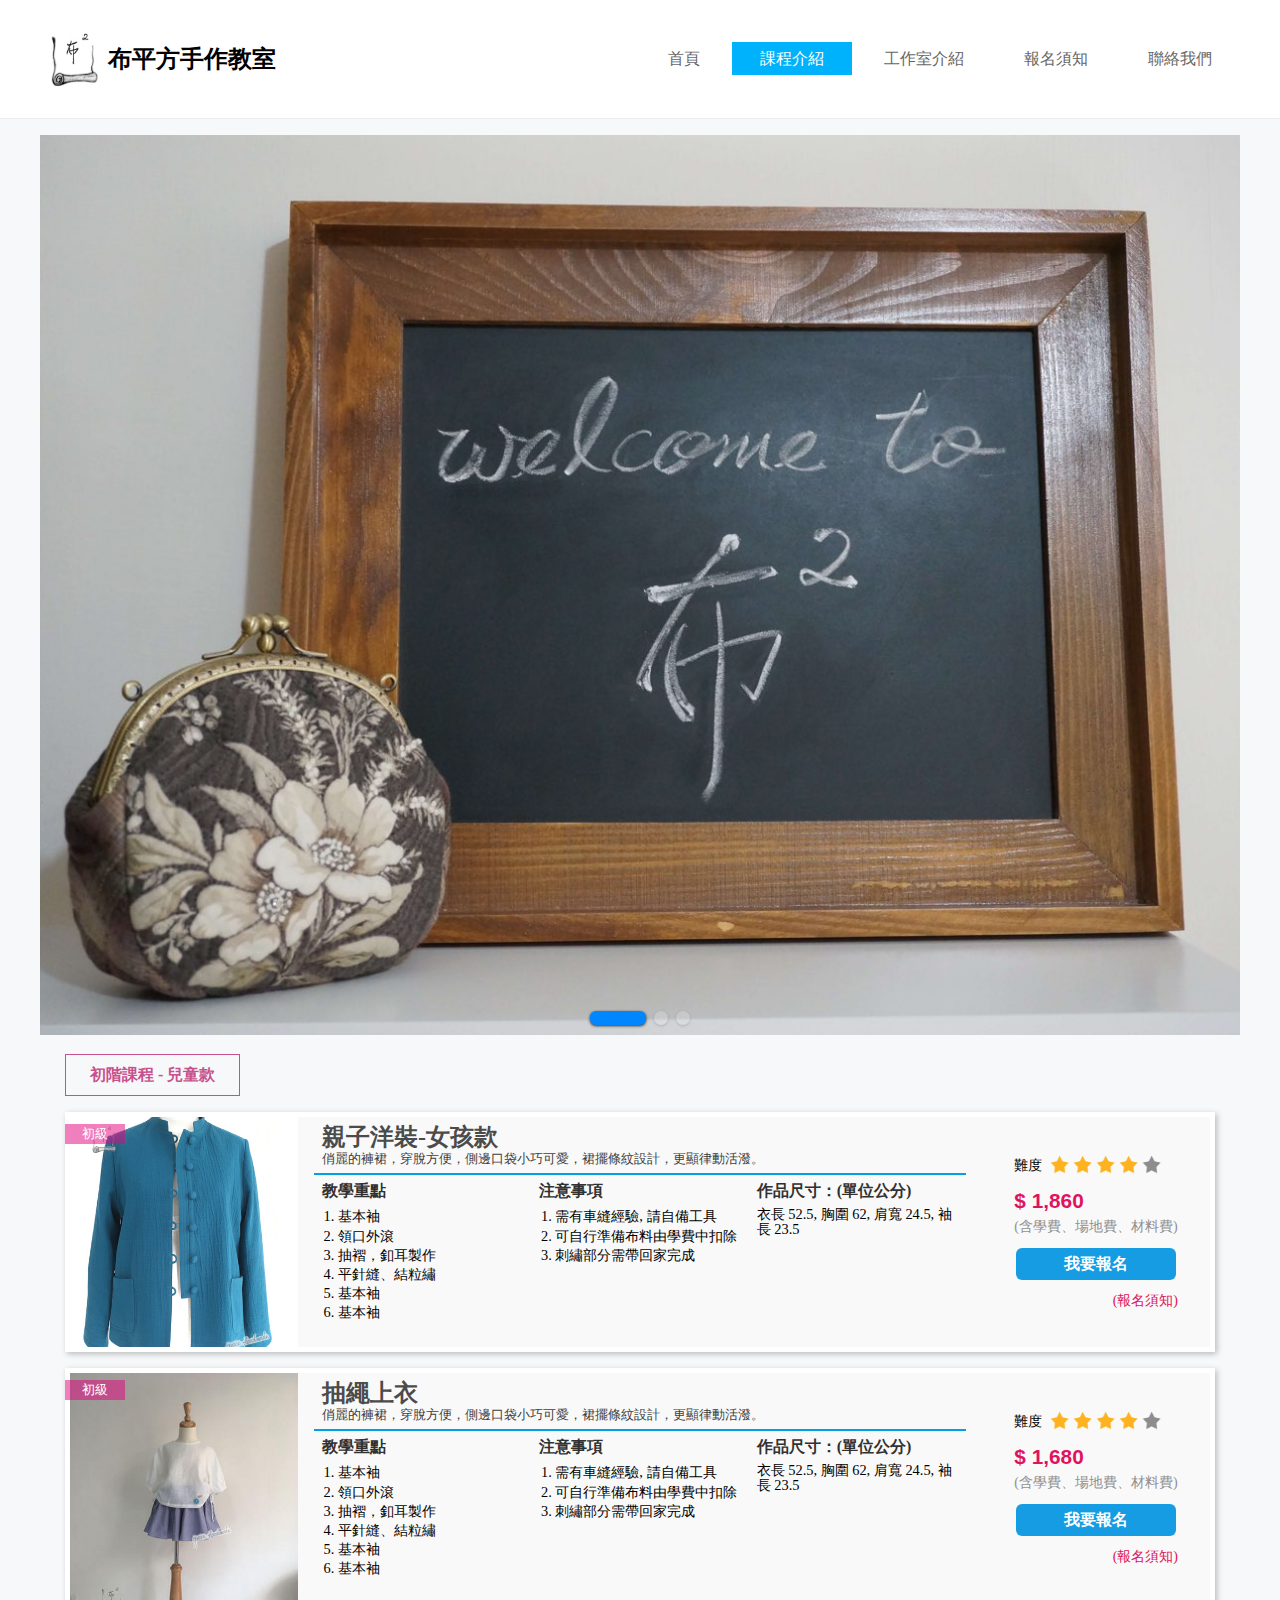
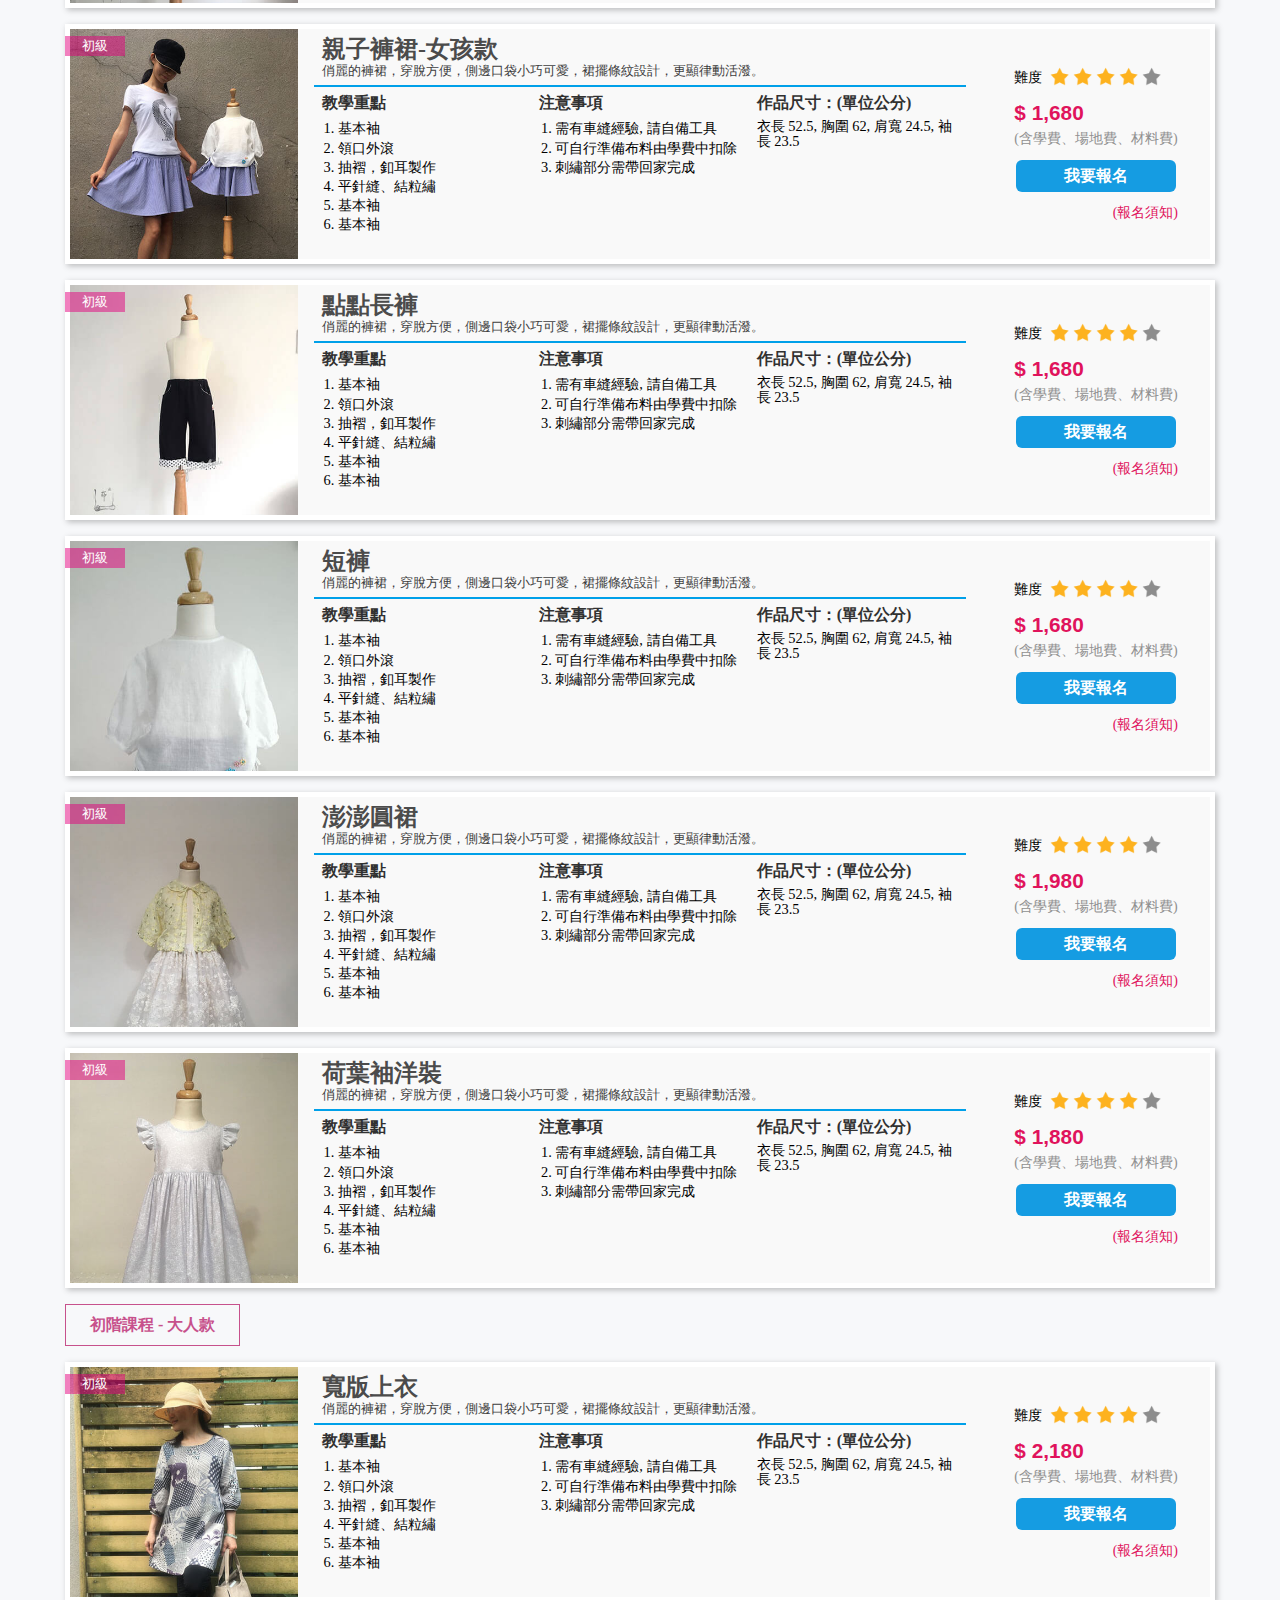
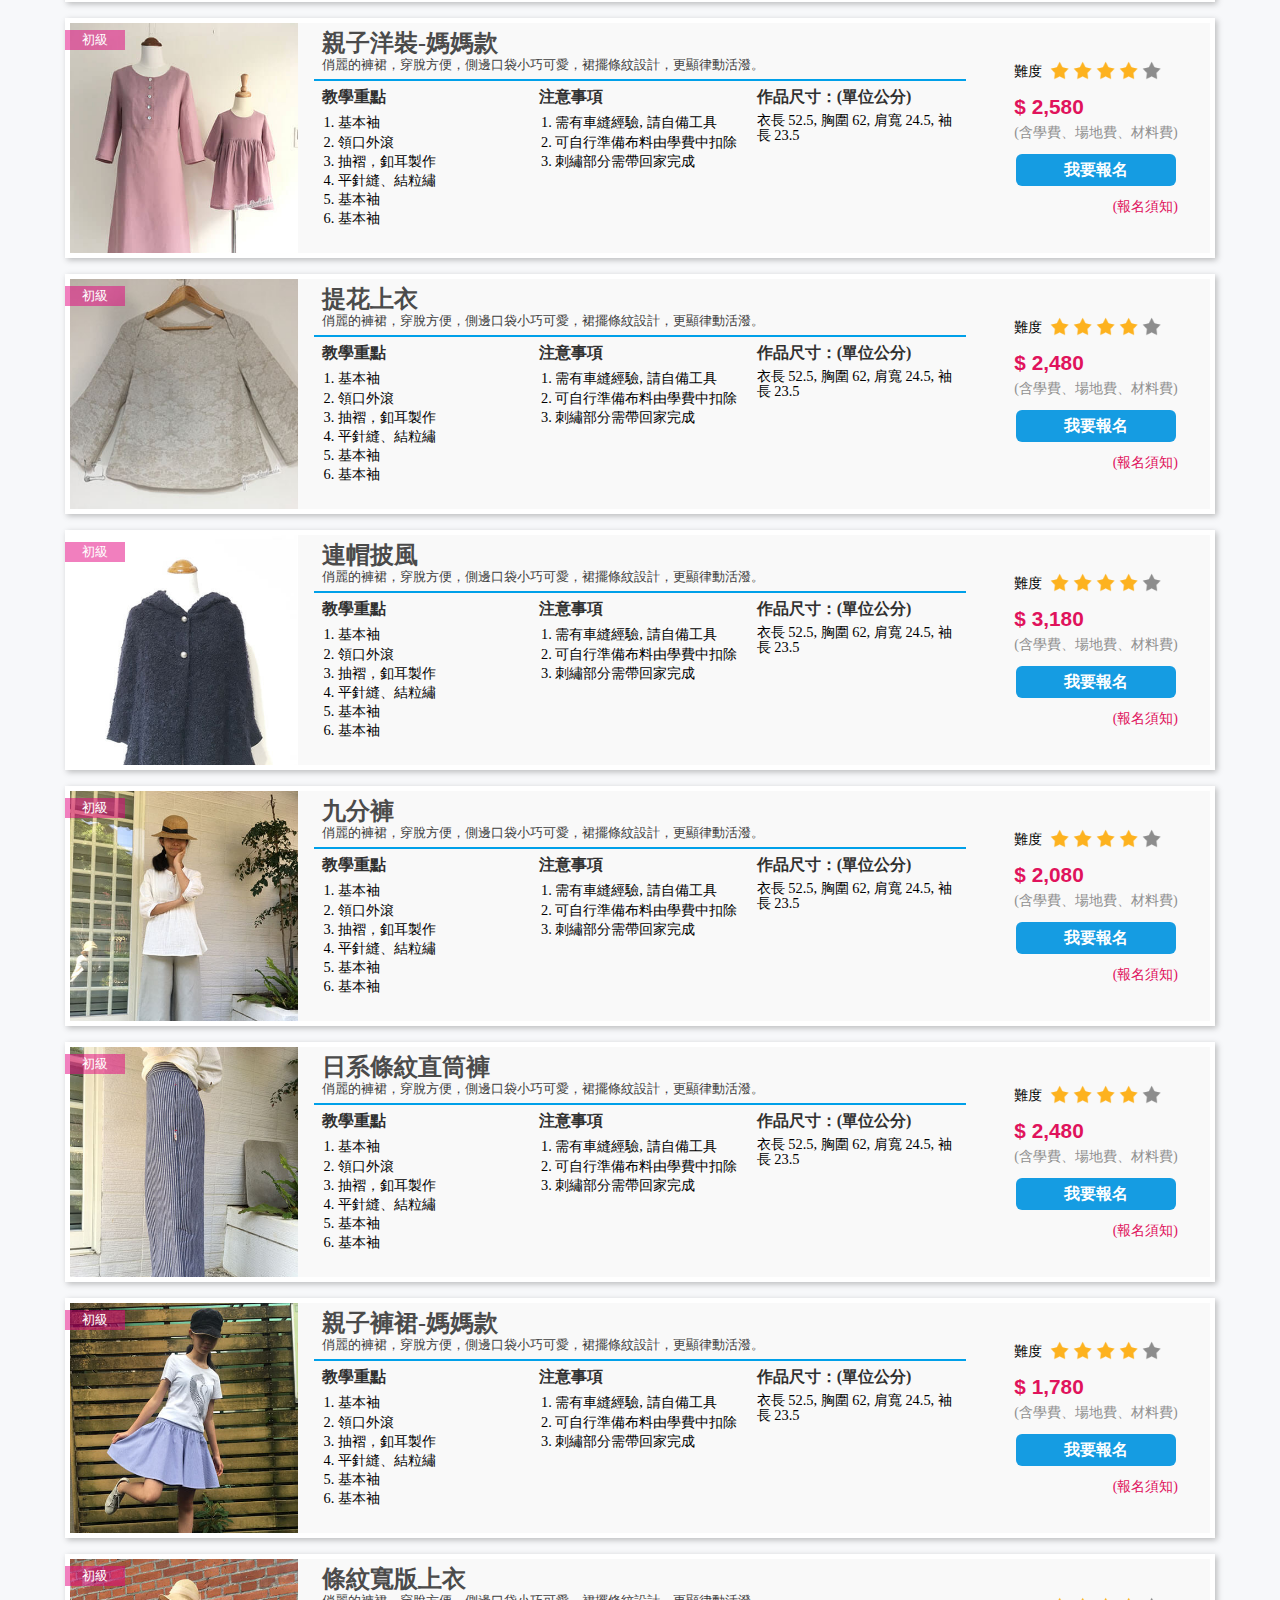
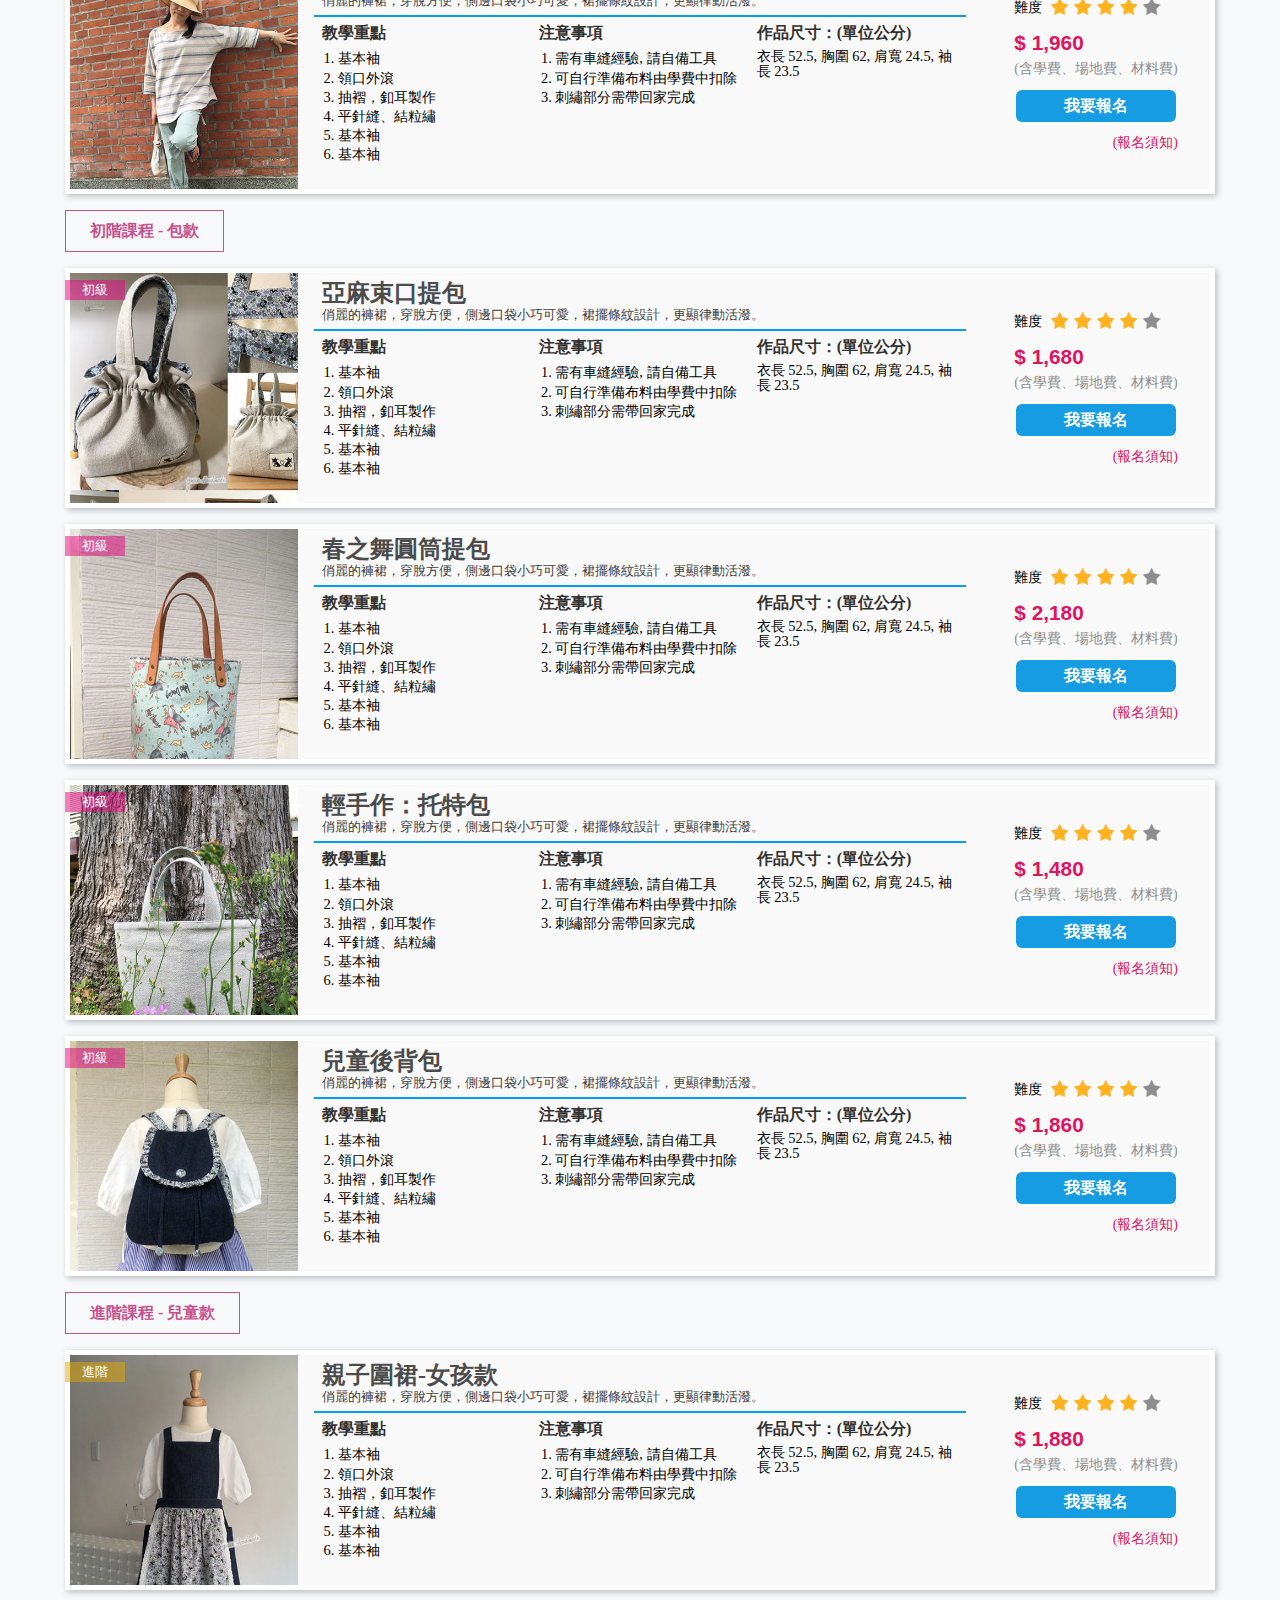
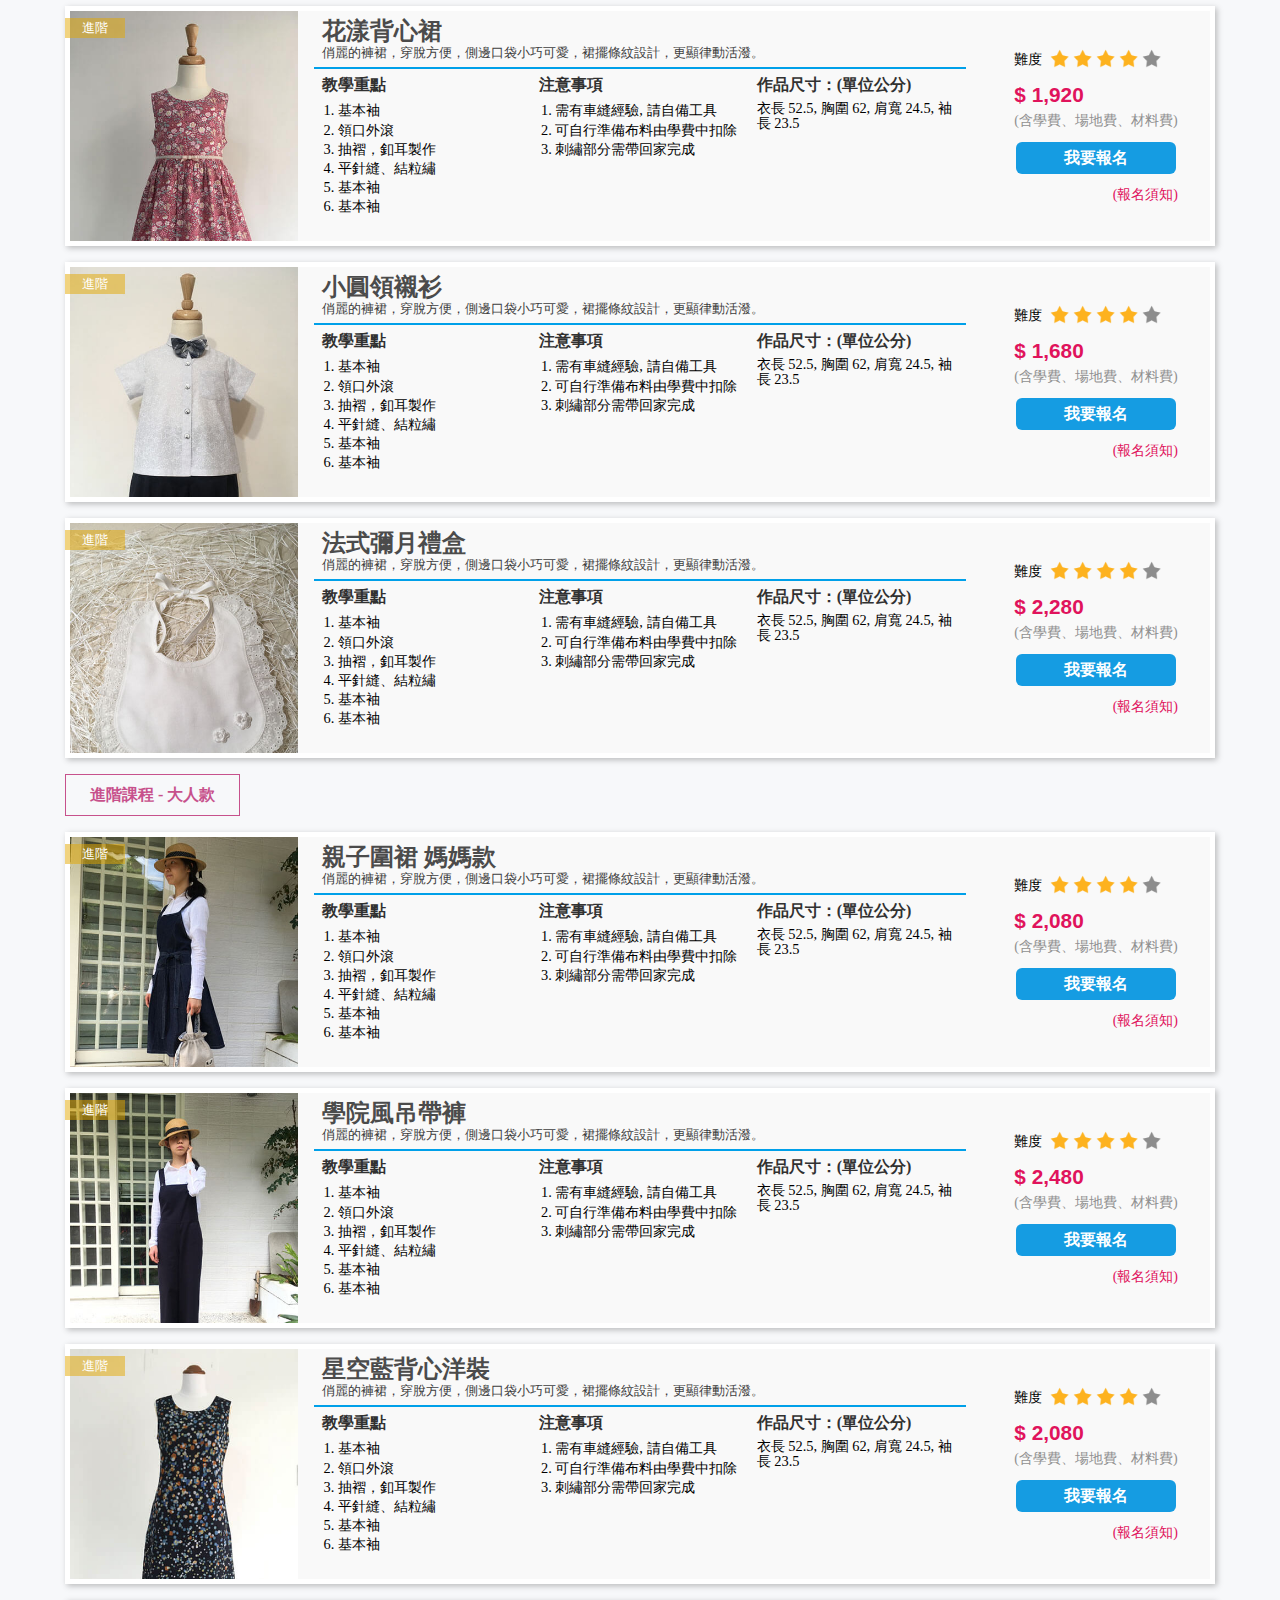
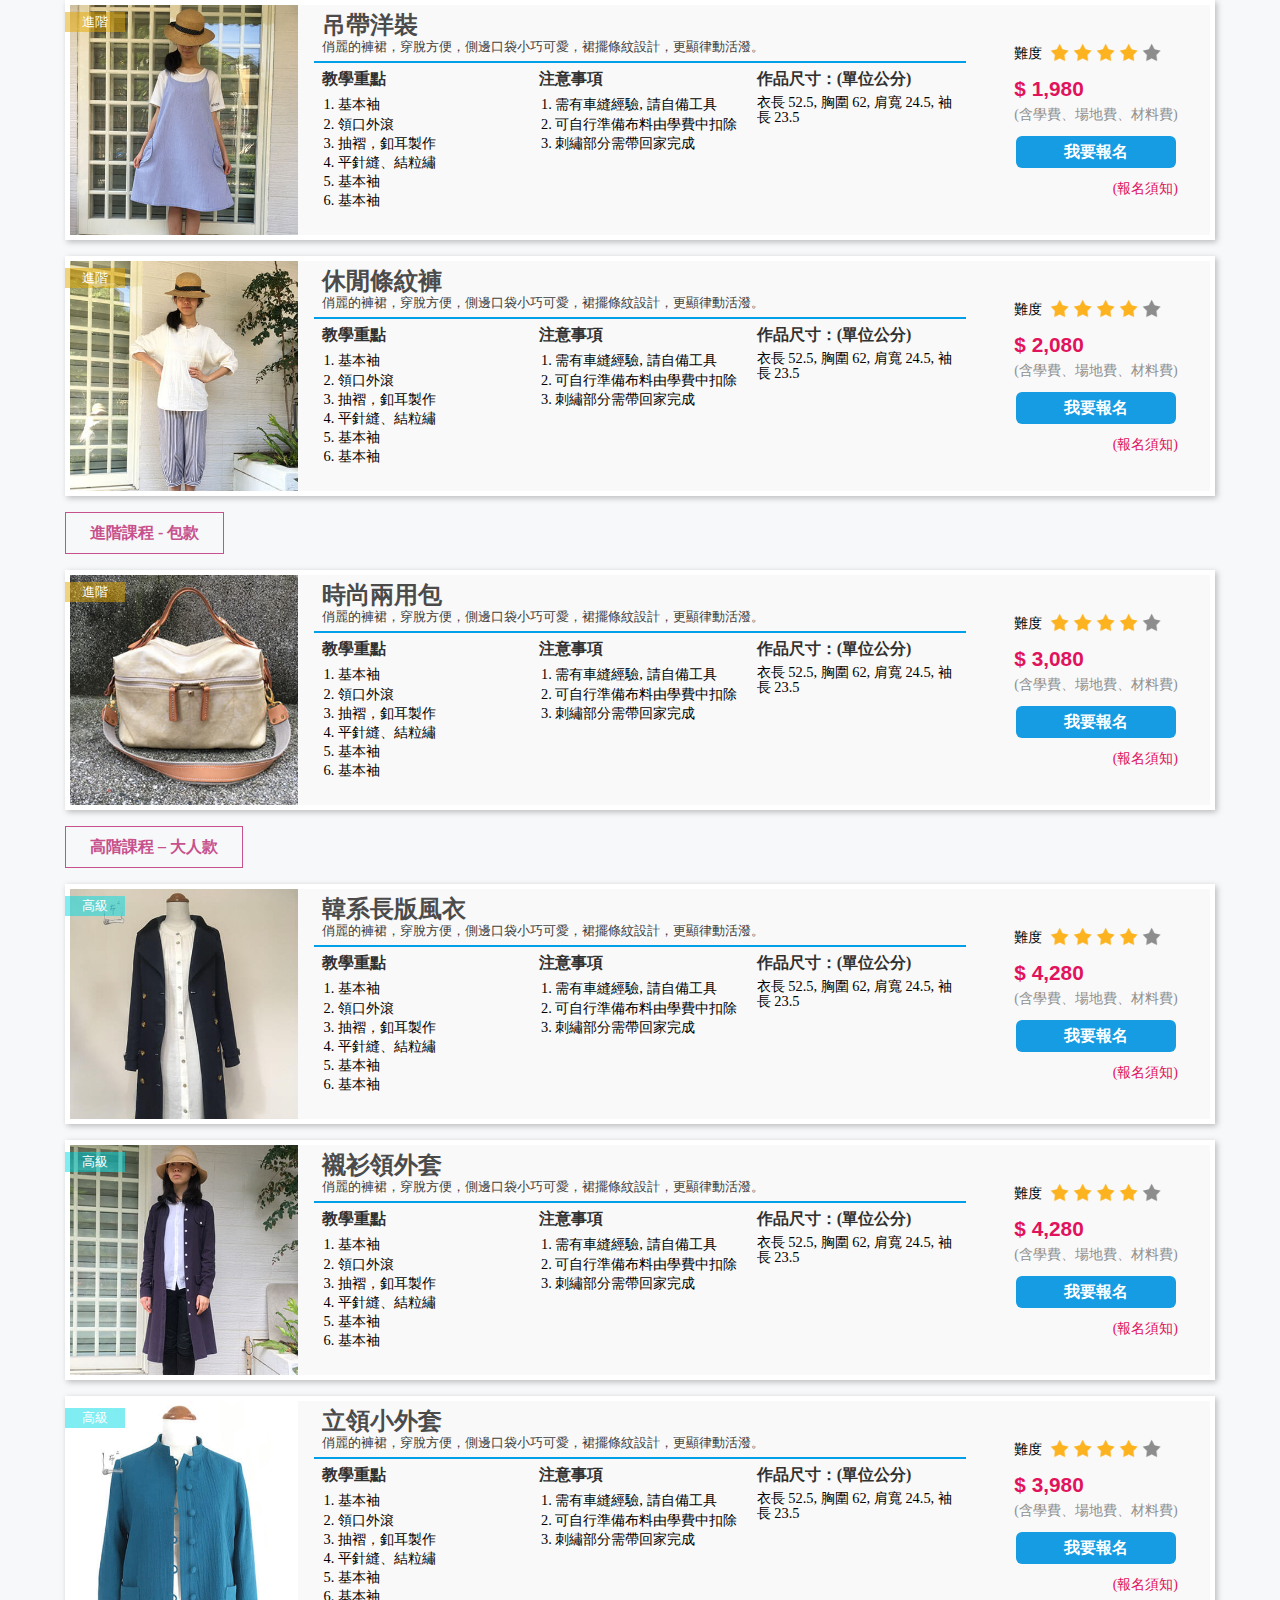
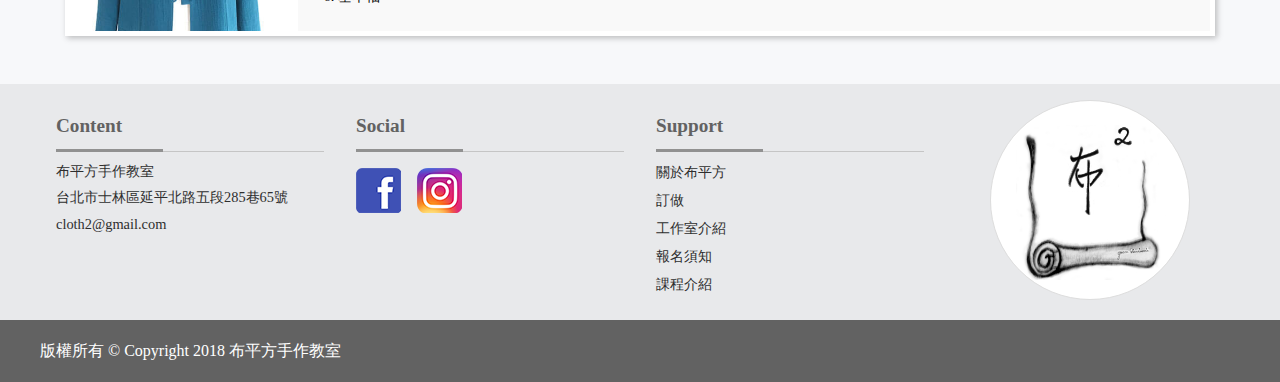
==== commit e03c913e: "12" ====
--- a/course.html
+++ b/course.html
@@ -76,10 +76,10 @@
 		</section>
 
 		<articel id="course-list-wrapper">
-			<h4 class="course-list-title">
+			<!-- <h4 class="course-list-title">
 				<span>初級課程 - 兒童款</span>
-			</h4>
-            <div class="course-list-box junior">
+			</h4> -->
+            <!-- <div class="course-list-box junior">
                 <div class="course-list">
                     <div class="course-list-img flex-20" style="background-image:url('./images//course-list/01.jpg');"></div>
                     <div class="course-list-content">
@@ -132,280 +132,8 @@
                         <a class="courseList-join-rules text-right" href="javascript:;">(報名須知)</a>
                     </div>
                 </div>
-			</div>
-			
-			<div class="course-list-box junior">
-					<div class="course-list">
-						<div class="course-list-img flex-20" style="background-image:url('./images//course-list/01.jpg');"></div>
-						<div class="course-list-content">
-							<div class="title-box">
-								<h4>B001 親子洋裝-女孩款</h4>
-								<h5>俏麗的褲裙，穿脫方便，側邊口袋小巧可愛，裙擺條紋設計，更顯律動活潑。</h5>
-							</div>
-							<div class="content-box">
-								<div class="teachs teach-focus">
-									<div class="title">教學重點</div>
-									<ul>
-										<li>基本袖</li>
-										<li>領口外滾</li>
-										<li>抽褶，釦耳製作</li>
-										<li>平針縫、結粒繡</li>
-										<li>基本袖</li>
-										<li>基本袖</li>
-									</ul>
-								</div>
-								<div class="teachs teach-notice">
-									<div class="title">注意事項</div>
-									<ul>
-										<li>需有車縫經驗, 請自備工具</li>
-										<li>可自行準備布料由學費中扣除</li>
-										<li>刺繡部分需帶回家完成</li>
-									</ul>
-								</div>
-								<div class="teachs teach-item">
-									<div class="title">作品尺寸：(單位公分)</div>
-									<div class="item-info">衣長 52.5, 胸圍 62, 肩寬 24.5, 袖長 23.5</div>
-								</div>
-							</div>
-						</div>
-						<div class="course-list-join flex-20">
-							<div class="course-list-diff">
-								<span class="title">難度</span>
-								<div class="stars">
-									<span class="star star-fill"></span>
-									<span class="star star-fill"></span>
-									<span class="star star-fill"></span>
-									<span class="star star-fill"></span>
-									<span class="star star-unfill"></span>
-								</div>
-							</div>
-							<div class="course-list-price">
-								<span class="price">$1,860</span>
-								<span class="notice">(含學費、場地費、材料費)</span>
-							</div>
-							<a href="javascript:;" class="btn btn-signup">我要報名</a>
-							<a class="courseList-join-rules text-right" href="javascript:;">(報名須知)</a>
-						</div>
-					</div>
-			</div>
-			<div class="course-list-box junior">
-					<div class="course-list">
-						<div class="course-list-img flex-20" style="background-image:url('./images//course-list/01.jpg');"></div>
-						<div class="course-list-content">
-							<div class="title-box">
-								<h4>B001 親子洋裝-女孩款</h4>
-								<h5>俏麗的褲裙，穿脫方便，側邊口袋小巧可愛，裙擺條紋設計，更顯律動活潑。</h5>
-							</div>
-							<div class="content-box">
-								<div class="teachs teach-focus">
-									<div class="title">教學重點</div>
-									<ul>
-										<li>基本袖</li>
-										<li>領口外滾</li>
-										<li>抽褶，釦耳製作</li>
-										<li>平針縫、結粒繡</li>
-										<li>基本袖</li>
-										<li>基本袖</li>
-									</ul>
-								</div>
-								<div class="teachs teach-notice">
-									<div class="title">注意事項</div>
-									<ul>
-										<li>需有車縫經驗, 請自備工具</li>
-										<li>可自行準備布料由學費中扣除</li>
-										<li>刺繡部分需帶回家完成</li>
-									</ul>
-								</div>
-								<div class="teachs teach-item">
-									<div class="title">作品尺寸：(單位公分)</div>
-									<div class="item-info">衣長 52.5, 胸圍 62, 肩寬 24.5, 袖長 23.5</div>
-								</div>
-							</div>
-						</div>
-						<div class="course-list-join flex-20">
-							<div class="course-list-diff">
-								<span class="title">難度</span>
-								<div class="stars">
-									<span class="star star-fill"></span>
-									<span class="star star-fill"></span>
-									<span class="star star-fill"></span>
-									<span class="star star-fill"></span>
-									<span class="star star-unfill"></span>
-								</div>
-							</div>
-							<div class="course-list-price">
-								<span class="price">$1,860</span>
-								<span class="notice">(含學費、場地費、材料費)</span>
-							</div>
-							<a href="javascript:;" class="btn btn-signup">我要報名</a>
-							<a class="courseList-join-rules text-right" href="javascript:;">(報名須知)</a>
-						</div>
-					</div>
-			</div>
-
-			<div class="course-list-box junior">
-					<div class="course-list">
-						<div class="course-list-img flex-20" style="background-image:url('./images//course-list/01.jpg');"></div>
-						<div class="course-list-content">
-							<div class="title-box">
-								<h4>B001 親子洋裝-女孩款</h4>
-								<h5>俏麗的褲裙，穿脫方便，側邊口袋小巧可愛，裙擺條紋設計，更顯律動活潑。</h5>
-							</div>
-							<div class="content-box">
-								<div class="teachs teach-focus">
-									<div class="title">教學重點</div>
-									<ul>
-										<li>基本袖</li>
-										<li>領口外滾</li>
-										<li>抽褶，釦耳製作</li>
-										<li>平針縫、結粒繡</li>
-										<li>基本袖</li>
-										<li>基本袖</li>
-									</ul>
-								</div>
-								<div class="teachs teach-notice">
-									<div class="title">注意事項</div>
-									<ul>
-										<li>需有車縫經驗, 請自備工具</li>
-										<li>可自行準備布料由學費中扣除</li>
-										<li>刺繡部分需帶回家完成</li>
-									</ul>
-								</div>
-								<div class="teachs teach-item">
-									<div class="title">作品尺寸：(單位公分)</div>
-									<div class="item-info">衣長 52.5, 胸圍 62, 肩寬 24.5, 袖長 23.5</div>
-								</div>
-							</div>
-						</div>
-						<div class="course-list-join flex-20">
-							<div class="course-list-diff">
-								<span class="title">難度</span>
-								<div class="stars">
-									<span class="star star-fill"></span>
-									<span class="star star-fill"></span>
-									<span class="star star-fill"></span>
-									<span class="star star-fill"></span>
-									<span class="star star-unfill"></span>
-								</div>
-							</div>
-							<div class="course-list-price">
-								<span class="price">$1,860</span>
-								<span class="notice">(含學費、場地費、材料費)</span>
-							</div>
-							<a href="javascript:;" class="btn btn-signup">我要報名</a>
-							<a class="courseList-join-rules text-right" href="javascript:;">(報名須知)</a>
-						</div>
-					</div>
-				</div>
-				
-				<div class="course-list-box junior">
-						<div class="course-list">
-							<div class="course-list-img flex-20" style="background-image:url('./images//course-list/01.jpg');"></div>
-							<div class="course-list-content">
-								<div class="title-box">
-									<h4>B001 親子洋裝-女孩款</h4>
-									<h5>俏麗的褲裙，穿脫方便，側邊口袋小巧可愛，裙擺條紋設計，更顯律動活潑。</h5>
-								</div>
-								<div class="content-box">
-									<div class="teachs teach-focus">
-										<div class="title">教學重點</div>
-										<ul>
-											<li>基本袖</li>
-											<li>領口外滾</li>
-											<li>抽褶，釦耳製作</li>
-											<li>平針縫、結粒繡</li>
-											<li>基本袖</li>
-											<li>基本袖</li>
-										</ul>
-									</div>
-									<div class="teachs teach-notice">
-										<div class="title">注意事項</div>
-										<ul>
-											<li>需有車縫經驗, 請自備工具</li>
-											<li>可自行準備布料由學費中扣除</li>
-											<li>刺繡部分需帶回家完成</li>
-										</ul>
-									</div>
-									<div class="teachs teach-item">
-										<div class="title">作品尺寸：(單位公分)</div>
-										<div class="item-info">衣長 52.5, 胸圍 62, 肩寬 24.5, 袖長 23.5</div>
-									</div>
-								</div>
-							</div>
-							<div class="course-list-join flex-20">
-								<div class="course-list-diff">
-									<span class="title">難度</span>
-									<div class="stars">
-										<span class="star star-fill"></span>
-										<span class="star star-fill"></span>
-										<span class="star star-fill"></span>
-										<span class="star star-fill"></span>
-										<span class="star star-unfill"></span>
-									</div>
-								</div>
-								<div class="course-list-price">
-									<span class="price">$1,860</span>
-									<span class="notice">(含學費、場地費、材料費)</span>
-								</div>
-								<a href="javascript:;" class="btn btn-signup">我要報名</a>
-								<a class="courseList-join-rules text-right" href="javascript:;">(報名須知)</a>
-							</div>
-						</div>
-				</div>
-				<div class="course-list-box junior">
-						<div class="course-list">
-							<div class="course-list-img flex-20" style="background-image:url('./images//course-list/01.jpg');"></div>
-							<div class="course-list-content">
-								<div class="title-box">
-									<h4>B001 親子洋裝-女孩款</h4>
-									<h5>俏麗的褲裙，穿脫方便，側邊口袋小巧可愛，裙擺條紋設計，更顯律動活潑。</h5>
-								</div>
-								<div class="content-box">
-									<div class="teachs teach-focus">
-										<div class="title">教學重點</div>
-										<ul>
-											<li>基本袖</li>
-											<li>領口外滾</li>
-											<li>抽褶，釦耳製作</li>
-											<li>平針縫、結粒繡</li>
-											<li>基本袖</li>
-											<li>基本袖</li>
-										</ul>
-									</div>
-									<div class="teachs teach-notice">
-										<div class="title">注意事項</div>
-										<ul>
-											<li>需有車縫經驗, 請自備工具</li>
-											<li>可自行準備布料由學費中扣除</li>
-											<li>刺繡部分需帶回家完成</li>
-										</ul>
-									</div>
-									<div class="teachs teach-item">
-										<div class="title">作品尺寸：(單位公分)</div>
-										<div class="item-info">衣長 52.5, 胸圍 62, 肩寬 24.5, 袖長 23.5</div>
-									</div>
-								</div>
-							</div>
-							<div class="course-list-join flex-20">
-								<div class="course-list-diff">
-									<span class="title">難度</span>
-									<div class="stars">
-										<span class="star star-fill"></span>
-										<span class="star star-fill"></span>
-										<span class="star star-fill"></span>
-										<span class="star star-fill"></span>
-										<span class="star star-unfill"></span>
-									</div>
-								</div>
-								<div class="course-list-price">
-									<span class="price">$1,860</span>
-									<span class="notice">(含學費、場地費、材料費)</span>
-								</div>
-								<a href="javascript:;" class="btn btn-signup">我要報名</a>
-								<a class="courseList-join-rules text-right" href="javascript:;">(報名須知)</a>
-							</div>
-						</div>
-				</div>
+			</div> -->
+
 		</articel>
 
 		<section id="content">
@@ -445,99 +173,127 @@
     
 	<script src="js/app.js"></script>
 	<script>
-		let colors=['#F8B595','#F67280','#C06C84','#6C5B7C','#35B0AB','#307672','#3D6CB9','#FF8F56','#394A51','#C00000','#6C567B','#8559A5','#22559C','#F12B6B','#F0B917']
-		let hotCourseList=[
-			{href:'https://www.facebook.com/cloth2.tw/posts/152747955391949',image:'./images/course-list/01.jpg',type:'初階課程 - 兒童款',title:'親子洋裝-女孩款'},
-			{href:'https://www.facebook.com/cloth2.tw/posts/152727845393960',image:'./images/course-list/02.jpg',type:'初階課程 - 兒童款',title:'抽繩上衣'},
-			{href:'https://www.facebook.com/cloth2.tw/posts/164817987518279',image:'./images/course-list/03.jpg',type:'初階課程 - 兒童款',title:'親子褲裙-女孩款'},
-			{href:'https://www.facebook.com/cloth2.tw/posts/152745808725497',image:'./images/course-list/04.jpg',type:'初階課程 - 兒童款',title:'點點長褲'},
-			{href:'https://www.facebook.com/cloth2.tw/posts/154096988590379',image:'./images/course-list/05.jpg',type:'初階課程 - 兒童款',title:'短褲'},
-			{href:'https://www.facebook.com/cloth2.tw/posts/155173125149432',image:'./images/course-list/06.jpg',type:'初階課程 - 兒童款',title:'澎澎圓裙'},
-			{href:'https://www.facebook.com/cloth2.tw/posts/159890031344408',image:'./images/course-list/07.jpg',type:'初階課程 - 兒童款',title:'荷葉袖洋裝'},
-
-			{href:'https://www.facebook.com/cloth2.tw/posts/157624288237649',image:'./images/course-list/08.jpg',type:'初階課程 - 大人款',title:'寬版上衣'},
-			{href:'https://www.facebook.com/cloth2.tw/posts/150626152270796',image:'./images/course-list/09.jpg',type:'初階課程 - 大人款',title:'親子洋裝-媽媽款'},
-			{href:'https://www.facebook.com/cloth2.tw/posts/150627745603970',image:'./images/course-list/10.jpg',type:'初階課程 - 大人款',title:'提花上衣'},
-			{href:'https://www.facebook.com/cloth2.tw/posts/150628195603925',image:'./images/course-list/11.jpg',type:'初階課程 - 大人款',title:'連帽披風'},
-			{href:'https://www.facebook.com/cloth2.tw/posts/154640651869346',image:'./images/course-list/12.jpg',type:'初階課程 - 大人款',title:'九分褲'},
-			{href:'https://www.facebook.com/cloth2.tw/posts/154637318536346',image:'./images/course-list/13.jpg',type:'初階課程 - 大人款',title:'日系條紋直筒褲'},
-			{href:'https://www.facebook.com/cloth2.tw/posts/164812220852189',image:'./images/course-list/14.jpg',type:'初階課程 - 大人款',title:'親子褲裙-媽媽款'},
-			{href:'https://www.facebook.com/cloth2.tw/posts/166370764029668',image:'./images/course-list/15.jpg',type:'初階課程 - 大人款',title:'條紋寬版上衣'},
-
-			{href:'https://www.facebook.com/cloth2.tw/posts/166370764029668',image:'./images/course-list/16.jpg',type:'初階課程 - 包款',title:'亞麻束口提包'},
-			{href:'https://www.facebook.com/cloth2.tw/posts/154942721839139',image:'./images/course-list/17.jpg',type:'初階課程 - 包款',title:'春之舞圓筒提包'},
-			{href:'https://www.facebook.com/cloth2.tw/posts/154942721839139',image:'./images/course-list/18.jpg',type:'初階課程 - 包款',title:'輕手作：托特包'},
-			{href:'https://www.facebook.com/cloth2.tw/posts/161841401149271',image:'./images/course-list/19.jpg',type:'初階課程 - 包款',title:'兒童後背包'},
-
-			{href:'https://www.facebook.com/cloth2.tw/posts/152751208724957',image:'./images/course-list/20.jpg',type:'進階課程 - 兒童款',title:'親子圍裙-女孩款'},
-			{href:'https://www.facebook.com/cloth2.tw/posts/152724038727674',image:'./images/course-list/21.jpg',type:'進階課程 - 兒童款',title:'花漾背心裙'},
-			{href:'https://www.facebook.com/cloth2.tw/posts/158564311476980',image:'./images/course-list/22.jpg',type:'進階課程 - 兒童款',title:'小圓領襯衫'},
-			{href:'https://www.facebook.com/cloth2.tw/posts/155678721765539',image:'./images/course-list/23.jpg',type:'進階課程 - 兒童款',title:'法式彌月禮盒'},
-
-			{href:'https://www.facebook.com/cloth2.tw/posts/155678721765539',image:'./images/course-list/24.jpg',type:'進階課程 - 大人款',title:'親子圍裙 媽媽款'},
-			{href:'https://www.facebook.com/cloth2.tw/posts/150627458937332',image:'./images/course-list/25.jpg',type:'進階課程 - 大人款',title:'學院風吊帶褲'},
-			{href:'https://www.facebook.com/cloth2.tw/posts/150628545603890',image:'./images/course-list/26.jpg',type:'進階課程 - 大人款',title:'星空藍背心洋裝'},
-			{href:'https://www.facebook.com/cloth2.tw/posts/155670811766330',image:'./images/course-list/27.jpg',type:'進階課程 - 大人款',title:'吊帶洋裝'},
-			{href:'https://www.facebook.com/cloth2.tw/posts/155685341764877',image:'./images/course-list/28.jpg',type:'進階課程 - 大人款',title:'休閒條紋褲'},
-
-			{href:'https://www.facebook.com/cloth2.tw/posts/155694888430589',image:'./images/course-list/29.jpg',type:'進階課程 - 包款',title:'時尚兩用包'},
-
-			{href:'https://www.facebook.com/cloth2.tw/posts/146136492719762',image:'./images/course-list/30.jpg',type:'高階課程 – 大人款',title:'韓系長版風衣'},
-			{href:'https://www.facebook.com/cloth2.tw/posts/150623305604414',image:'./images/course-list/31.jpg',type:'高階課程 – 大人款',title:'襯衫領外套'},
-			{href:'https://www.facebook.com/cloth2.tw/posts/150624268937651',image:'./images/course-list/32.jpg',type:'高階課程 – 大人款',title:'立領小外套'},
+		let CourseTitle=['初階課程 - 兒童款','初階課程 - 大人款','初階課程 - 包款','進階課程 - 兒童款','進階課程 - 大人款','進階課程 - 包款','高階課程 – 大人款']
+		let CourseTitleStr=`
+		<h4 class="course-list-title">
+			<span>{title}</span>
+		</h4>`;
+		let CourseList=[
+			[{href:'https://www.facebook.com/cloth2.tw/posts/152747955391949',image:'./images/course-list/01.jpg',price:'$ 1,860',level:'junior',type:'初階課程 - 兒童款',title:'親子洋裝-女孩款'},
+			{href:'https://www.facebook.com/cloth2.tw/posts/152727845393960',image:'./images/course-list/02.jpg',price:'$ 1,680',level:'junior',type:'初階課程 - 兒童款',title:'抽繩上衣'},
+			{href:'https://www.facebook.com/cloth2.tw/posts/164817987518279',image:'./images/course-list/03.jpg',price:'$ 1,680',level:'junior',type:'初階課程 - 兒童款',title:'親子褲裙-女孩款'},
+			{href:'https://www.facebook.com/cloth2.tw/posts/152745808725497',image:'./images/course-list/04.jpg',price:'$ 1,680',level:'junior',type:'初階課程 - 兒童款',title:'點點長褲'},
+			{href:'https://www.facebook.com/cloth2.tw/posts/154096988590379',image:'./images/course-list/05.jpg',price:'$ 1,680',level:'junior',type:'初階課程 - 兒童款',title:'短褲'},
+			{href:'https://www.facebook.com/cloth2.tw/posts/155173125149432',image:'./images/course-list/06.jpg',price:'$ 1,980',level:'junior',type:'初階課程 - 兒童款',title:'澎澎圓裙'},
+			{href:'https://www.facebook.com/cloth2.tw/posts/159890031344408',image:'./images/course-list/07.jpg',price:'$ 1,880',level:'junior',type:'初階課程 - 兒童款',title:'荷葉袖洋裝'}],
+
+			[{href:'https://www.facebook.com/cloth2.tw/posts/157624288237649',image:'./images/course-list/08.jpg',price:'$ 2,180',level:'junior',type:'初階課程 - 大人款',title:'寬版上衣'},
+			{href:'https://www.facebook.com/cloth2.tw/posts/150626152270796',image:'./images/course-list/09.jpg',price:'$ 2,580',level:'junior',type:'初階課程 - 大人款',title:'親子洋裝-媽媽款'},
+			{href:'https://www.facebook.com/cloth2.tw/posts/150627745603970',image:'./images/course-list/10.jpg',price:'$ 2,480',level:'junior',type:'初階課程 - 大人款',title:'提花上衣'},
+			{href:'https://www.facebook.com/cloth2.tw/posts/150628195603925',image:'./images/course-list/11.jpg',price:'$ 3,180',level:'junior',type:'初階課程 - 大人款',title:'連帽披風'},
+			{href:'https://www.facebook.com/cloth2.tw/posts/154640651869346',image:'./images/course-list/12.jpg',price:'$ 2,080',level:'junior',type:'初階課程 - 大人款',title:'九分褲'},
+			{href:'https://www.facebook.com/cloth2.tw/posts/154637318536346',image:'./images/course-list/13.jpg',price:'$ 2,480',level:'junior',type:'初階課程 - 大人款',title:'日系條紋直筒褲'},
+			{href:'https://www.facebook.com/cloth2.tw/posts/164812220852189',image:'./images/course-list/14.jpg',price:'$ 1,780',level:'junior',type:'初階課程 - 大人款',title:'親子褲裙-媽媽款'},
+			{href:'https://www.facebook.com/cloth2.tw/posts/166370764029668',image:'./images/course-list/15.jpg',price:'$ 1,960',level:'junior',type:'初階課程 - 大人款',title:'條紋寬版上衣'}],
+
+			[{href:'https://www.facebook.com/cloth2.tw/posts/166370764029668',image:'./images/course-list/16.jpg',price:'$ 1,680',level:'junior',type:'初階課程 - 包款',title:'亞麻束口提包'},
+			{href:'https://www.facebook.com/cloth2.tw/posts/154942721839139',image:'./images/course-list/17.jpg',price:'$ 2,180',level:'junior',type:'初階課程 - 包款',title:'春之舞圓筒提包'},
+			{href:'https://www.facebook.com/cloth2.tw/posts/154942721839139',image:'./images/course-list/18.jpg',price:'$ 1,480',level:'junior',type:'初階課程 - 包款',title:'輕手作：托特包'},
+			{href:'https://www.facebook.com/cloth2.tw/posts/161841401149271',image:'./images/course-list/19.jpg',price:'$ 1,860',level:'junior',type:'初階課程 - 包款',title:'兒童後背包'}],
+
+			[{href:'https://www.facebook.com/cloth2.tw/posts/152751208724957',image:'./images/course-list/20.jpg',price:'$ 1,880',level:'high',type:'進階課程 - 兒童款',title:'親子圍裙-女孩款'},
+			{href:'https://www.facebook.com/cloth2.tw/posts/152724038727674',image:'./images/course-list/21.jpg',price:'$ 1,920',level:'high',type:'進階課程 - 兒童款',title:'花漾背心裙'},
+			{href:'https://www.facebook.com/cloth2.tw/posts/158564311476980',image:'./images/course-list/22.jpg',price:'$ 1,680',level:'high',type:'進階課程 - 兒童款',title:'小圓領襯衫'},
+			{href:'https://www.facebook.com/cloth2.tw/posts/155678721765539',image:'./images/course-list/23.jpg',price:'$ 2,280',level:'high',type:'進階課程 - 兒童款',title:'法式彌月禮盒'}],
+
+			[{href:'https://www.facebook.com/cloth2.tw/posts/155678721765539',image:'./images/course-list/24.jpg',price:'$ 2,080',level:'high',type:'進階課程 - 大人款',title:'親子圍裙 媽媽款'},
+			{href:'https://www.facebook.com/cloth2.tw/posts/150627458937332',image:'./images/course-list/25.jpg',price:'$ 2,480',level:'high',type:'進階課程 - 大人款',title:'學院風吊帶褲'},
+			{href:'https://www.facebook.com/cloth2.tw/posts/150628545603890',image:'./images/course-list/26.jpg',price:'$ 2,080',level:'high',type:'進階課程 - 大人款',title:'星空藍背心洋裝'},
+			{href:'https://www.facebook.com/cloth2.tw/posts/155670811766330',image:'./images/course-list/27.jpg',price:'$ 1,980',level:'high',type:'進階課程 - 大人款',title:'吊帶洋裝'},
+			{href:'https://www.facebook.com/cloth2.tw/posts/155685341764877',image:'./images/course-list/28.jpg',price:'$ 2,080',level:'high',type:'進階課程 - 大人款',title:'休閒條紋褲'}],
+
+			[{href:'https://www.facebook.com/cloth2.tw/posts/155694888430589',image:'./images/course-list/29.jpg',price:'$ 3,080',level:'high',type:'進階課程 - 包款',title:'時尚兩用包'}],
+
+			[{href:'https://www.facebook.com/cloth2.tw/posts/146136492719762',image:'./images/course-list/30.jpg',price:'$ 4,280',level:'high-order',type:'高階課程 – 大人款',title:'韓系長版風衣'},
+			{href:'https://www.facebook.com/cloth2.tw/posts/150623305604414',image:'./images/course-list/31.jpg',price:'$ 4,280',level:'high-order',type:'高階課程 – 大人款',title:'襯衫領外套'},
+			{href:'https://www.facebook.com/cloth2.tw/posts/150624268937651',image:'./images/course-list/32.jpg',price:'$ 3,980',level:'high-order',type:'高階課程 – 大人款',title:'立領小外套'}],
 		];
-		let hotCourseHTML='';
-		let hotCourseStr=`
-			<a href="{href}" class="hot-course-item" target="_blank">
-				<div class="hot-course-itemImage" style="background-image:url('{image}');">
-					<div class="hot-course-itemText" style="background-color:{color};">
-						<div class="hot-course-itemText_inner">
-							<span>{type}</span>
-							<span>{title}</span>
-						</div>
-					</div>
-				</div>
-			</a>
+		let CourseHTML='';
+		let CourseStr=`
+		<div class="course-list-box {level}">
+			<div class="course-list">
+				<div class="course-list-img flex-20" style="background-image:url('{image}');"></div>
+				<div class="course-list-content">
+					<div class="title-box">
+						<h4>{title}</h4>
+						<h5>俏麗的褲裙，穿脫方便，側邊口袋小巧可愛，裙擺條紋設計，更顯律動活潑。</h5>
+					</div>
+					<div class="content-box">
+						<div class="teachs teach-focus">
+							<div class="title">教學重點</div>
+							<ul>
+								<li>基本袖</li>
+								<li>領口外滾</li>
+								<li>抽褶，釦耳製作</li>
+								<li>平針縫、結粒繡</li>
+								<li>基本袖</li>
+								<li>基本袖</li>
+							</ul>
+						</div>
+						<div class="teachs teach-notice">
+							<div class="title">注意事項</div>
+							<ul>
+								<li>需有車縫經驗, 請自備工具</li>
+								<li>可自行準備布料由學費中扣除</li>
+								<li>刺繡部分需帶回家完成</li>
+							</ul>
+						</div>
+						<div class="teachs teach-item">
+							<div class="title">作品尺寸：(單位公分)</div>
+							<div class="item-info">衣長 52.5, 胸圍 62, 肩寬 24.5, 袖長 23.5</div>
+						</div>
+					</div>
+				</div>
+				<div class="course-list-join flex-20">
+					<div class="course-list-diff">
+						<span class="title">難度</span>
+						<div class="stars">
+							<span class="star star-fill"></span>
+							<span class="star star-fill"></span>
+							<span class="star star-fill"></span>
+							<span class="star star-fill"></span>
+							<span class="star star-unfill"></span>
+						</div>
+					</div>
+					<div class="course-list-price">
+						<span class="price">{price}</span>
+						<span class="notice">(含學費、場地費、材料費)</span>
+					</div>
+					<a href="{href}" class="btn btn-signup" target="_blank">我要報名</a>
+					<a class="courseList-join-rules text-right" href="javascript:;" target="_blank">(報名須知)</a>
+				</div>
+			</div>
+		</div>
 		`;
-		let newCourseList=[
-			{href:'https://www.facebook.com/cloth2.tw/posts/165858474080897',image:'./images/newcourse/01.jpg',type:'',title:'布平方童裝課程'},
-			{href:'https://www.facebook.com/cloth2.tw/posts/166370764029668',image:'./images/newcourse/02.jpg',type:'',title:'條紋寬版上衣'},
-			{href:'https://www.facebook.com/cloth2.tw/posts/164817987518279',image:'./images/newcourse/03.jpg',type:'',title:'親子褲裙-女孩款 (初階)'},
-			{href:'https://www.facebook.com/cloth2.tw/posts/164352634231481',image:'./images/newcourse/04.jpg',type:'',title:'亞麻繡花口金'},
-			{href:'https://www.facebook.com/cloth2.tw/posts/161841401149271',image:'./images/newcourse/05.jpg',type:'',title:'兒童後背包'},
-		]
-		let newCourseHTML='';
-		let newCourseStr=`
-			<div class="swiper-slide">
-				<a href="{href}" class="new-course-item" target="_blank">
-					<div class="new-course-itemImage" style="background-image:url('{image}');">
-						<div class="new-course-itemText" style="background-color:{color};">
-							<div class="new-course-itemText_inner">
-								<span>{type}</span>
-								<span>{title}</span>
-							</div>
-						</div>
-					</div>
-				</a>
-			</div>
-		`;
-		for(var i=0;i<newCourseList.length;i++){
-			newCourseHTML+=newCourseStr.replace('{href}',newCourseList[i].href)
-										.replace('{image}',newCourseList[i].image)
-										.replace('{color}',colors[ Math.floor( Math.random() * colors.length ) ] )
-										.replace('{title}',newCourseList[i].title)
-										.replace('{type}',newCourseList[i].type)
+		let CourseTitleHTML='';
+		let CourseAll='';
+
+		for(var i=0;i<CourseTitle.length;i++){
+			CourseHTML='';
+			CourseTitleHTML=CourseTitleStr.replace('{title}',CourseTitle[i])
+			for(var j=0;j<CourseList[i].length;j++){
+				CourseHTML+=CourseStr.replace('{href}',CourseList[i][j].href)
+										.replace('{image}',CourseList[i][j].image)
+										.replace('{title}',CourseList[i][j].title)
+										.replace('{type}',CourseList[i][j].type)
+										.replace('{level}',CourseList[i][j].level)
+										.replace('{price}',CourseList[i][j].price)
+			}
+			CourseAll=CourseTitleHTML+CourseHTML;
+			console.log(CourseAll)
+			$('#course-list-wrapper').append(CourseAll)		
 		}
-		$('#swiper-moreAd .swiper-wrapper').html(newCourseHTML)
-
-		for(var i=0;i<hotCourseList.length;i++){
-			hotCourseHTML+=hotCourseStr.replace('{href}',hotCourseList[i].href)
-										.replace('{image}',hotCourseList[i].image)
-										.replace('{color}',colors[ Math.floor( Math.random() * colors.length ) ] )
-										.replace('{title}',hotCourseList[i].title)
-										.replace('{type}',hotCourseList[i].type)
-		}
-		$('.hot-course-list').html(hotCourseHTML)
+		
 		$('.nav-toggle').on('click',function(){
 			$('.navbar').toggleClass('toggle');
 		})
--- a/css/index.css
+++ b/css/index.css
@@ -447,6 +447,28 @@
       padding: .25rem .5rem;
       text-align: center;
       font-size: .8rem; }
+    #course-list-wrapper .course-list-box.high:before {
+      content: '進階';
+      position: absolute;
+      top: 12px;
+      left: 0;
+      color: #fff;
+      background-color: rgba(228, 167, 0, 0.5);
+      width: 60px;
+      padding: .25rem .5rem;
+      text-align: center;
+      font-size: .8rem; }
+    #course-list-wrapper .course-list-box.high-order:before {
+      content: '高級';
+      position: absolute;
+      top: 12px;
+      left: 0;
+      color: #fff;
+      background-color: rgba(0, 220, 228, 0.5);
+      width: 60px;
+      padding: .25rem .5rem;
+      text-align: center;
+      font-size: .8rem; }
     #course-list-wrapper .course-list-box .course-list {
       background-color: #f9f9f9;
       height: 100%;
@@ -555,7 +577,8 @@
             color: #e0135c;
             font-size: 1.3rem;
             font-weight: bold;
-            margin-bottom: .5rem; }
+            margin-bottom: .5rem;
+            font-family: arial; }
           #course-list-wrapper .course-list-box .course-list .course-list-join .course-list-price .notice {
             color: #909090;
             font-size: 14px; }
@@ -815,7 +838,10 @@
           #course-list-wrapper .course-list-box .course-list .course-list-join .course-list-price {
             -ms-flex-preferred-size: 30%;
                 flex-basis: 30%;
-            padding-right: .5rem; }
+            padding-right: .5rem;
+            -webkit-box-flex: 1;
+                -ms-flex: 1 auto;
+                    flex: 1 auto; }
             #course-list-wrapper .course-list-box .course-list .course-list-join .course-list-price .price {
               font-size: 1rem;
               text-align: right; }
@@ -953,3 +979,12 @@
       line-height: 0;
       font-size: .8rem;
       padding: 1rem; } }
+
+@media screen and (max-width: 375px) {
+  #course-list-wrapper .course-list-box {
+    -ms-flex-preferred-size: 100%;
+        flex-basis: 100%;
+    width: 100%; }
+  #course-list-wrapper .course-list-box .course-list .course-list-img {
+    min-height: 200px;
+    max-height: 300px; } }
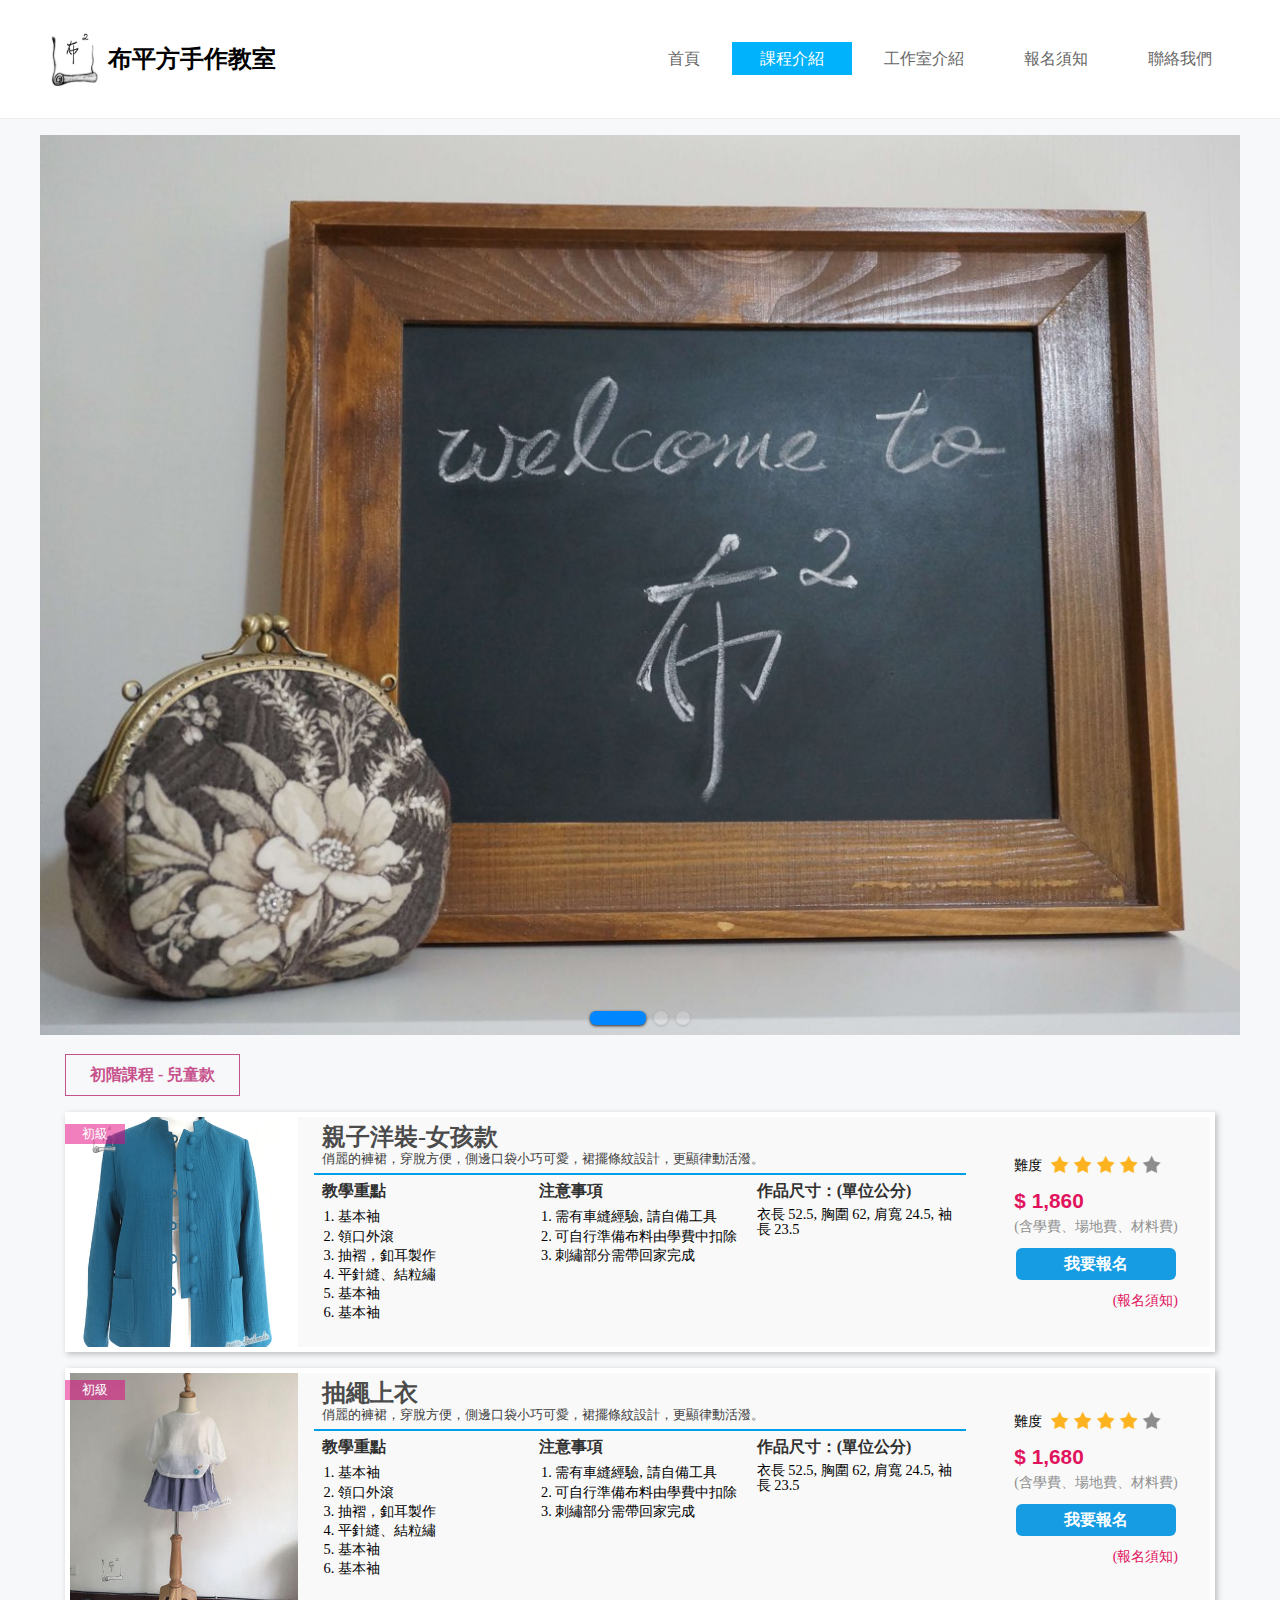
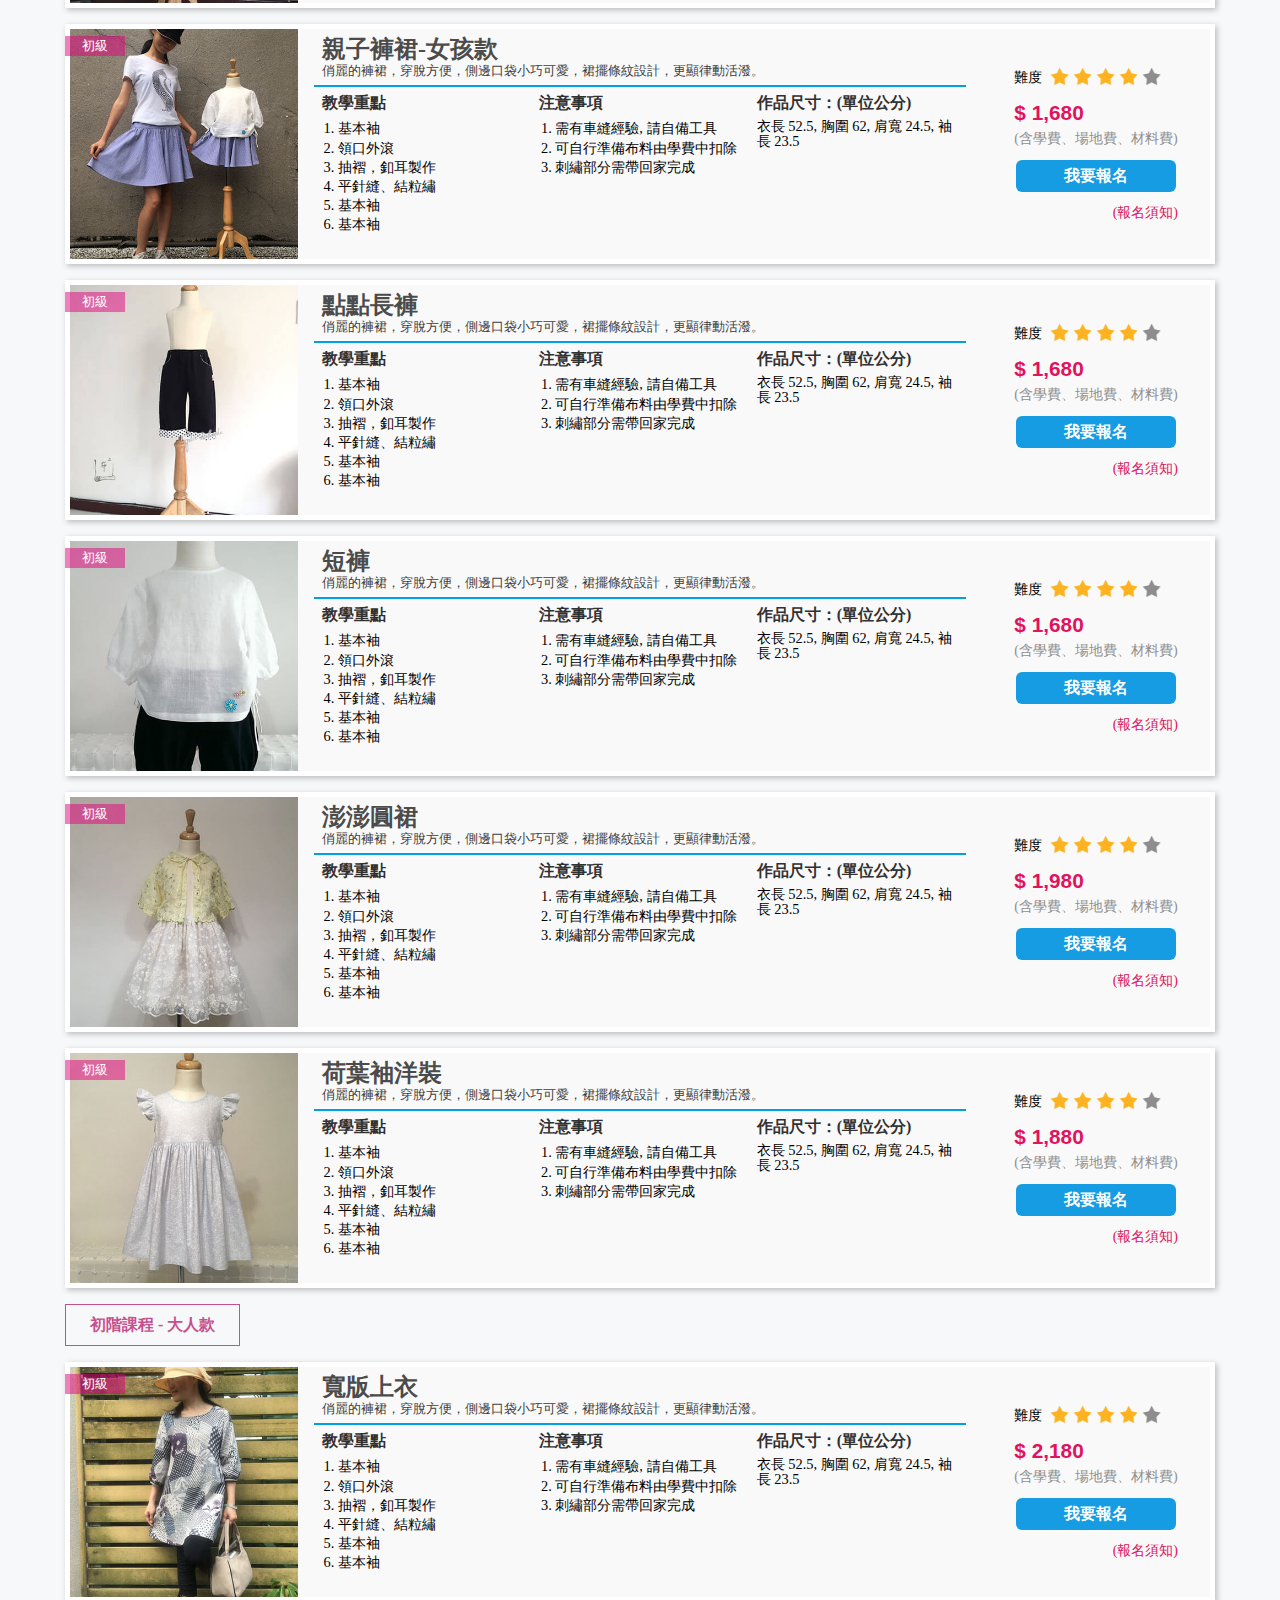
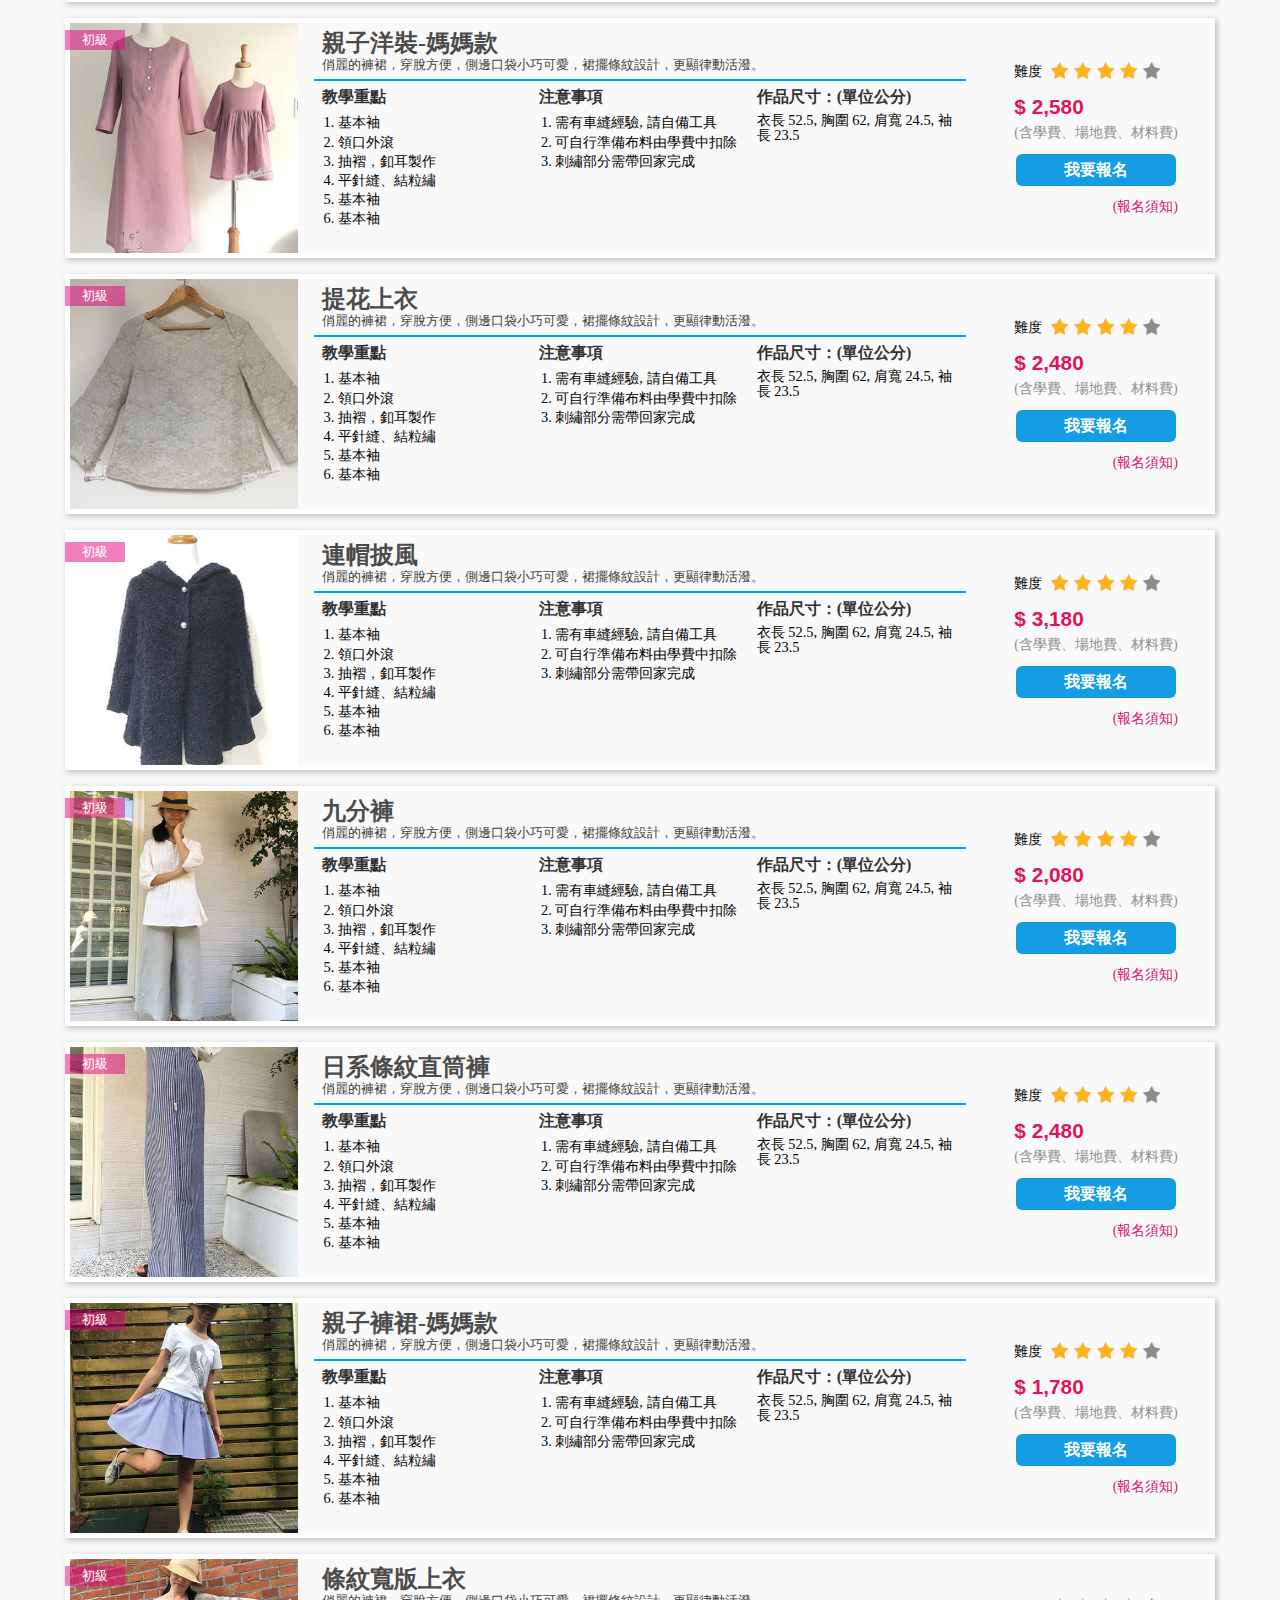
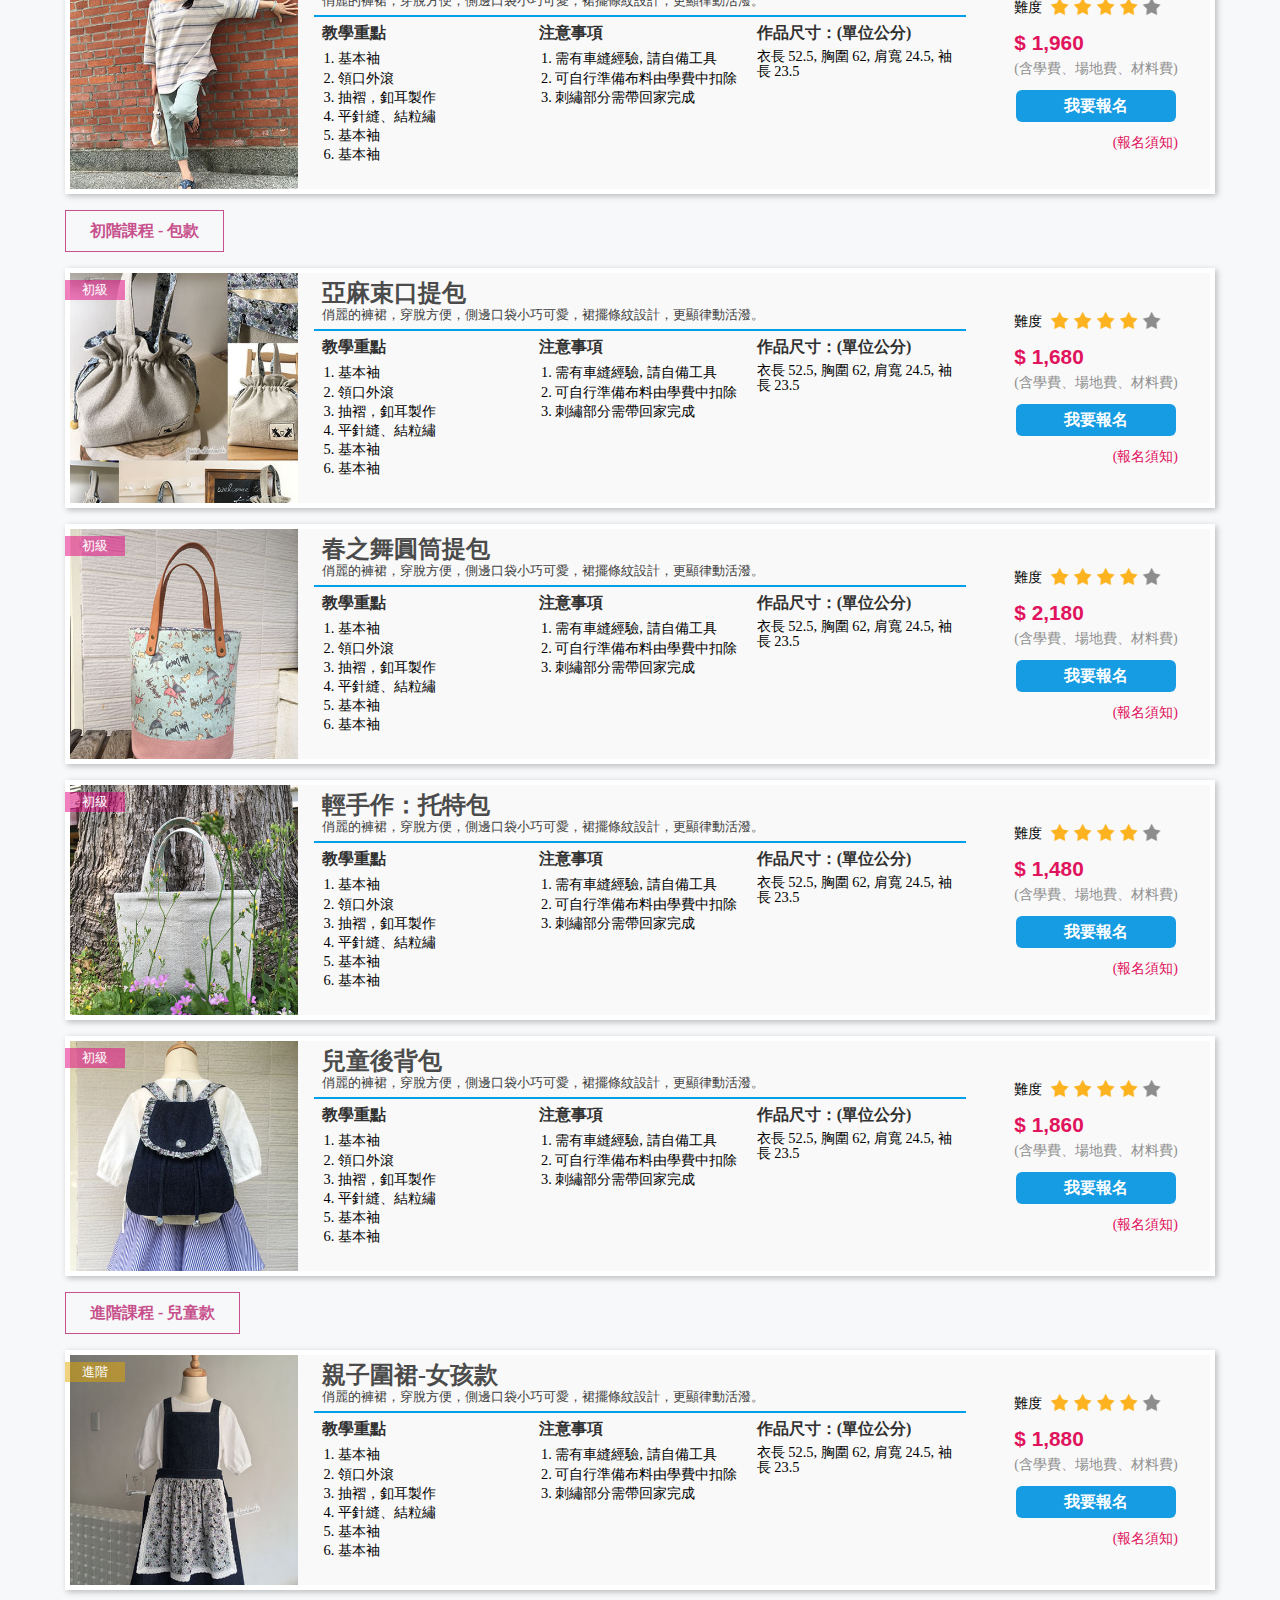
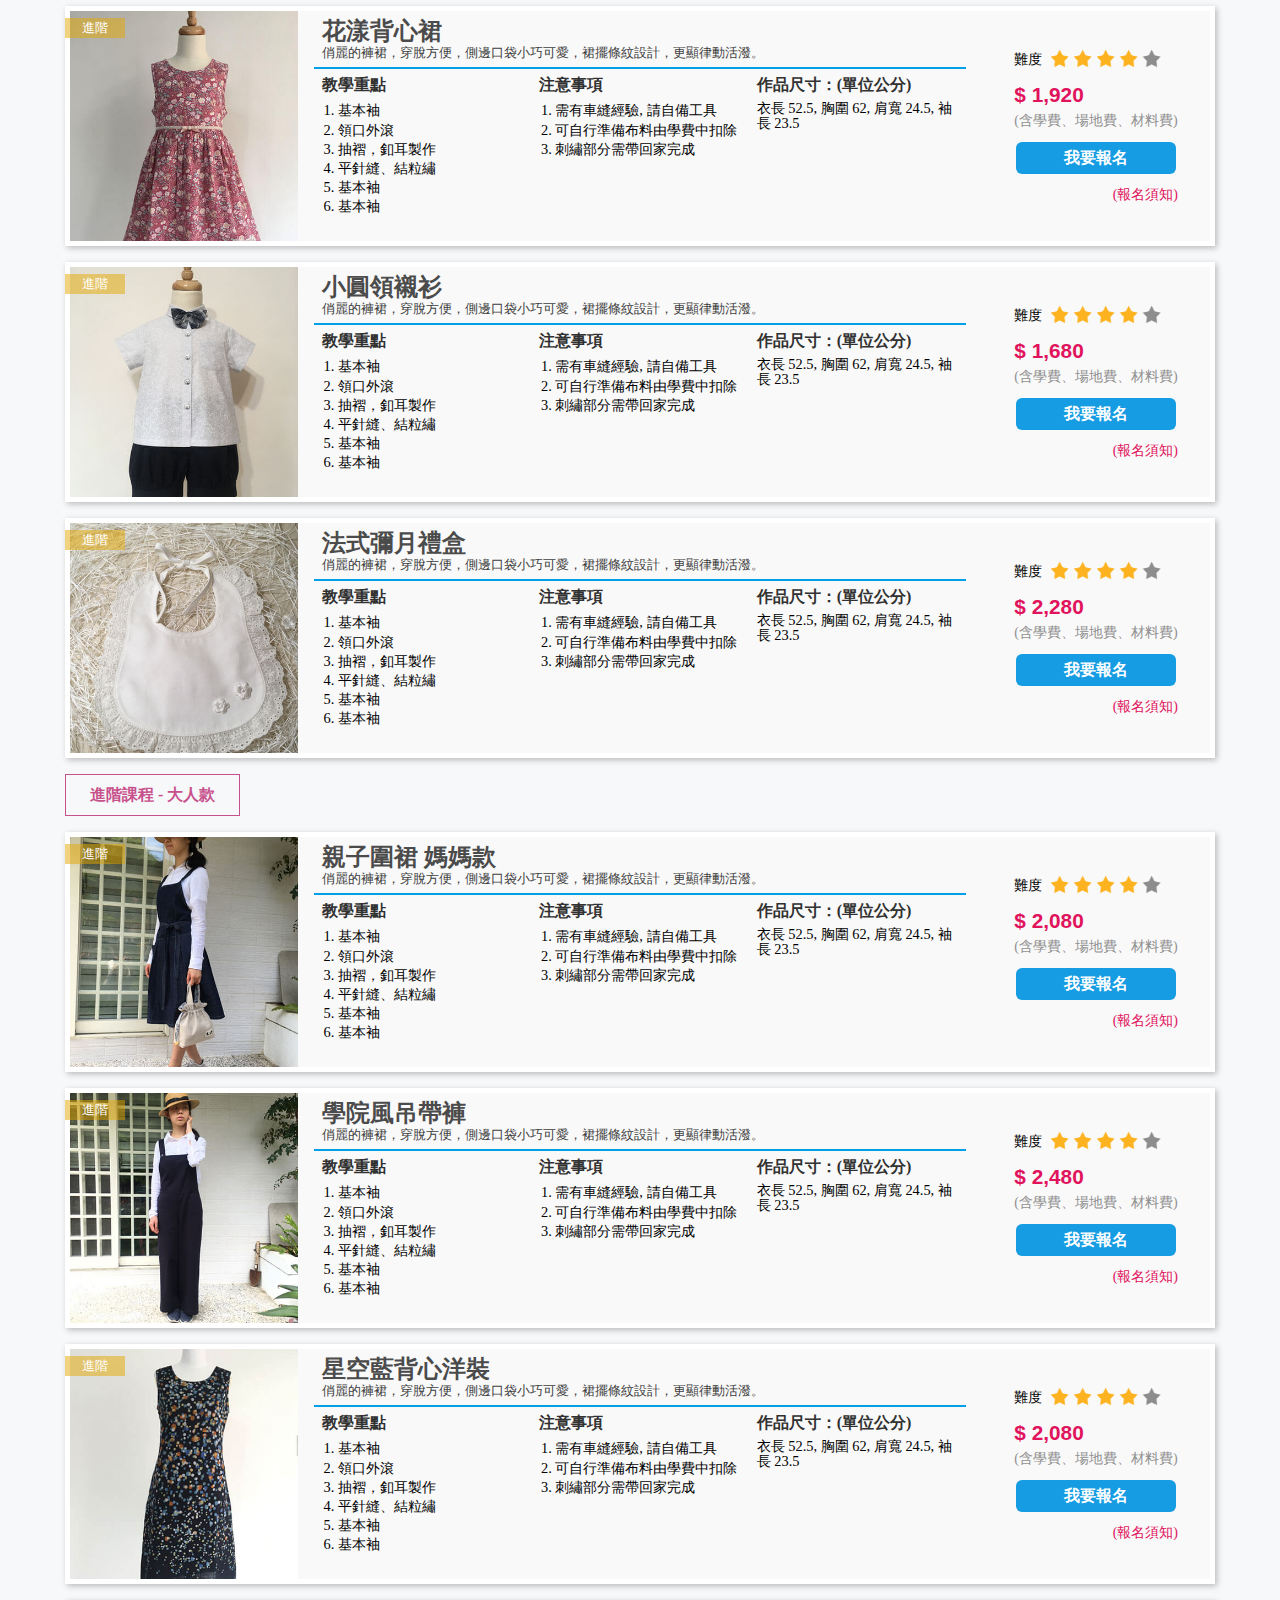
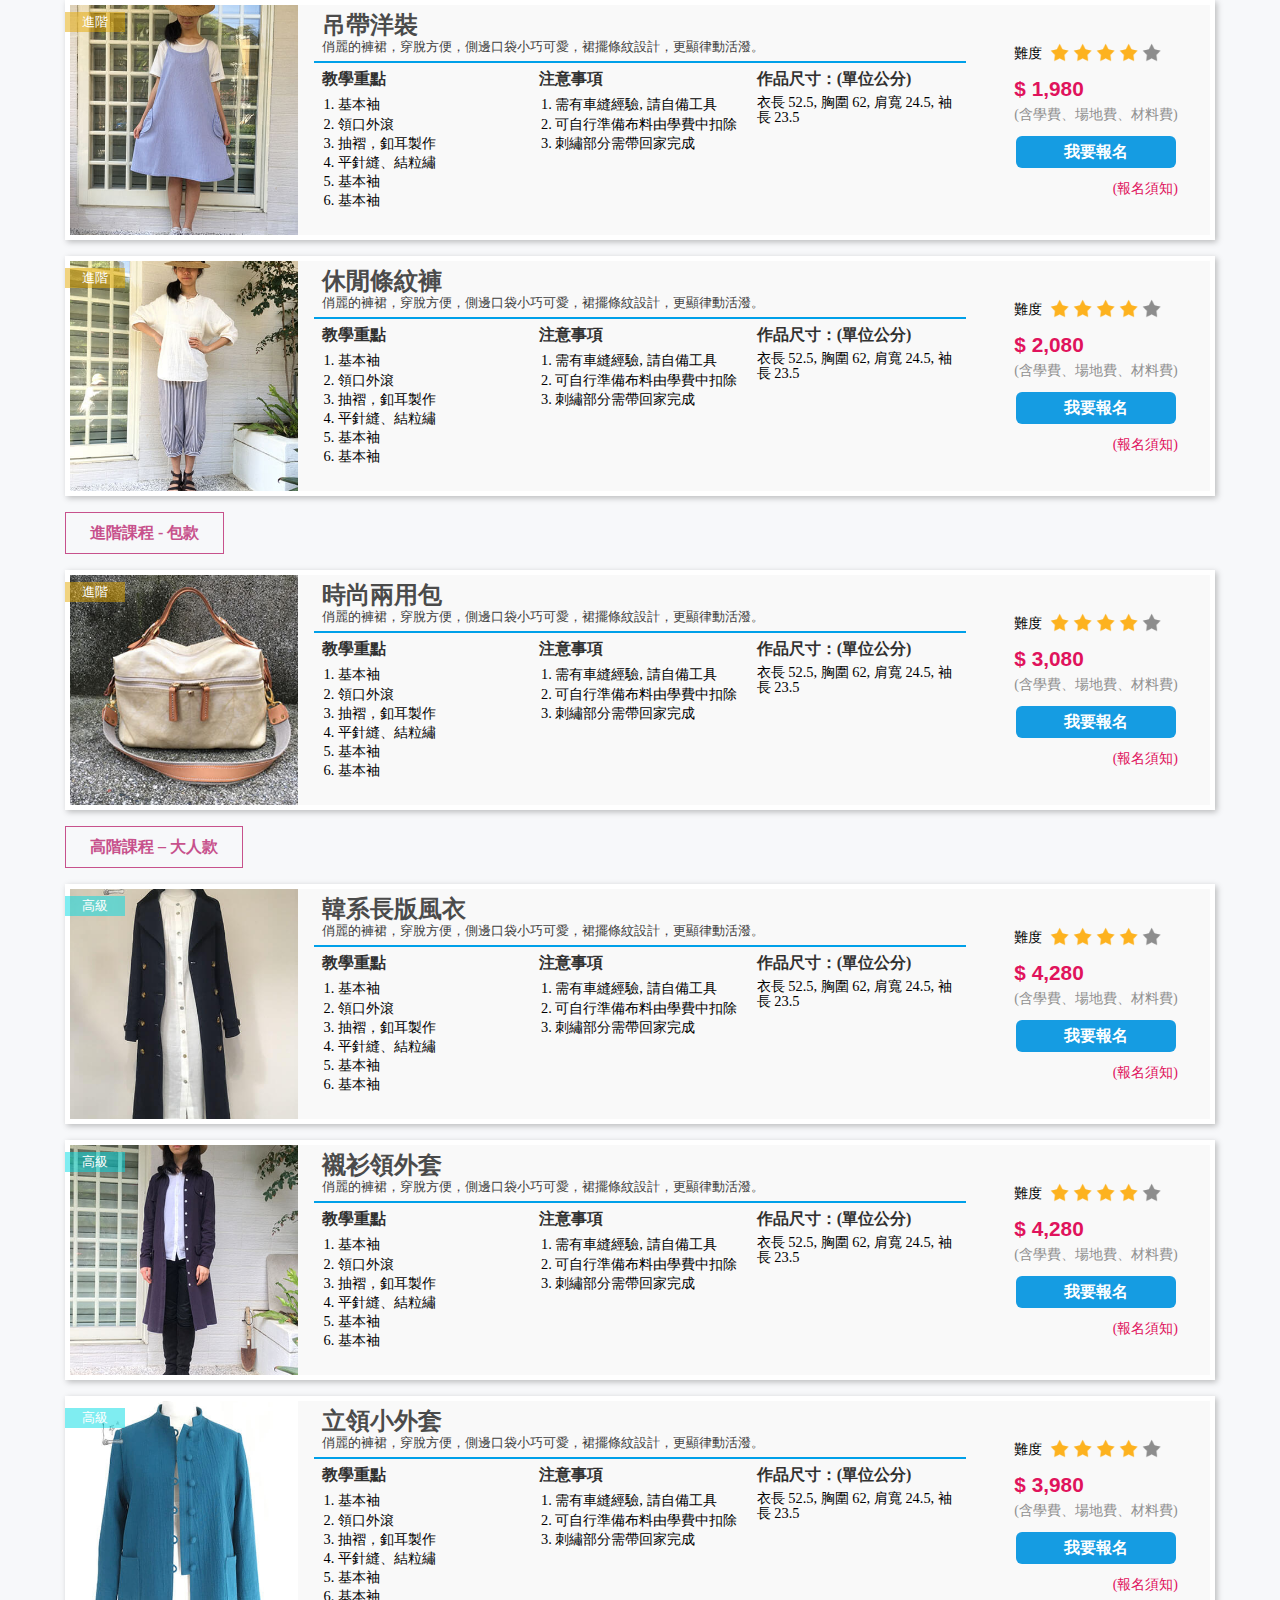
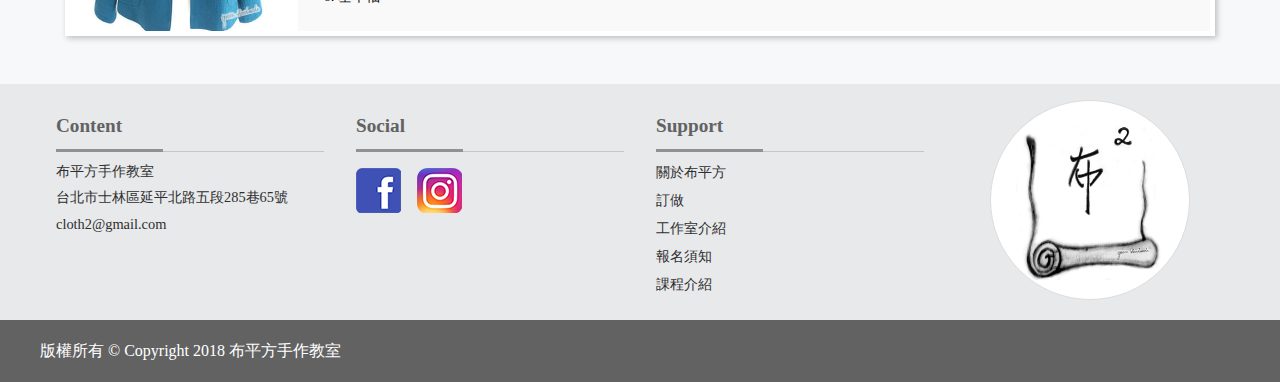
==== commit f918587f: "123" ====
--- a/course.html
+++ b/course.html
@@ -220,7 +220,7 @@
 		];
 		let CourseHTML='';
 		let CourseStr=`
-		<div class="course-list-box {level}">
+		<div id="course-list_{id}" class="course-list-box {level}">
 			<div class="course-list">
 				<div class="course-list-img flex-20" style="background-image:url('{image}');"></div>
 				<div class="course-list-content">
@@ -288,6 +288,7 @@
 										.replace('{type}',CourseList[i][j].type)
 										.replace('{level}',CourseList[i][j].level)
 										.replace('{price}',CourseList[i][j].price)
+										.replace('{id}',`${[i]}_${[j]}`)
 			}
 			CourseAll=CourseTitleHTML+CourseHTML;
 			console.log(CourseAll)
--- a/css/index.css
+++ b/css/index.css
@@ -476,7 +476,7 @@
       display: -ms-flexbox;
       display: flex; }
       #course-list-wrapper .course-list-box .course-list .course-list-img {
-        background-position: center 0%;
+        background-position: center 40%;
         background-repeat: no-repeat;
         background-size: cover; }
       #course-list-wrapper .course-list-box .course-list .course-list-content {
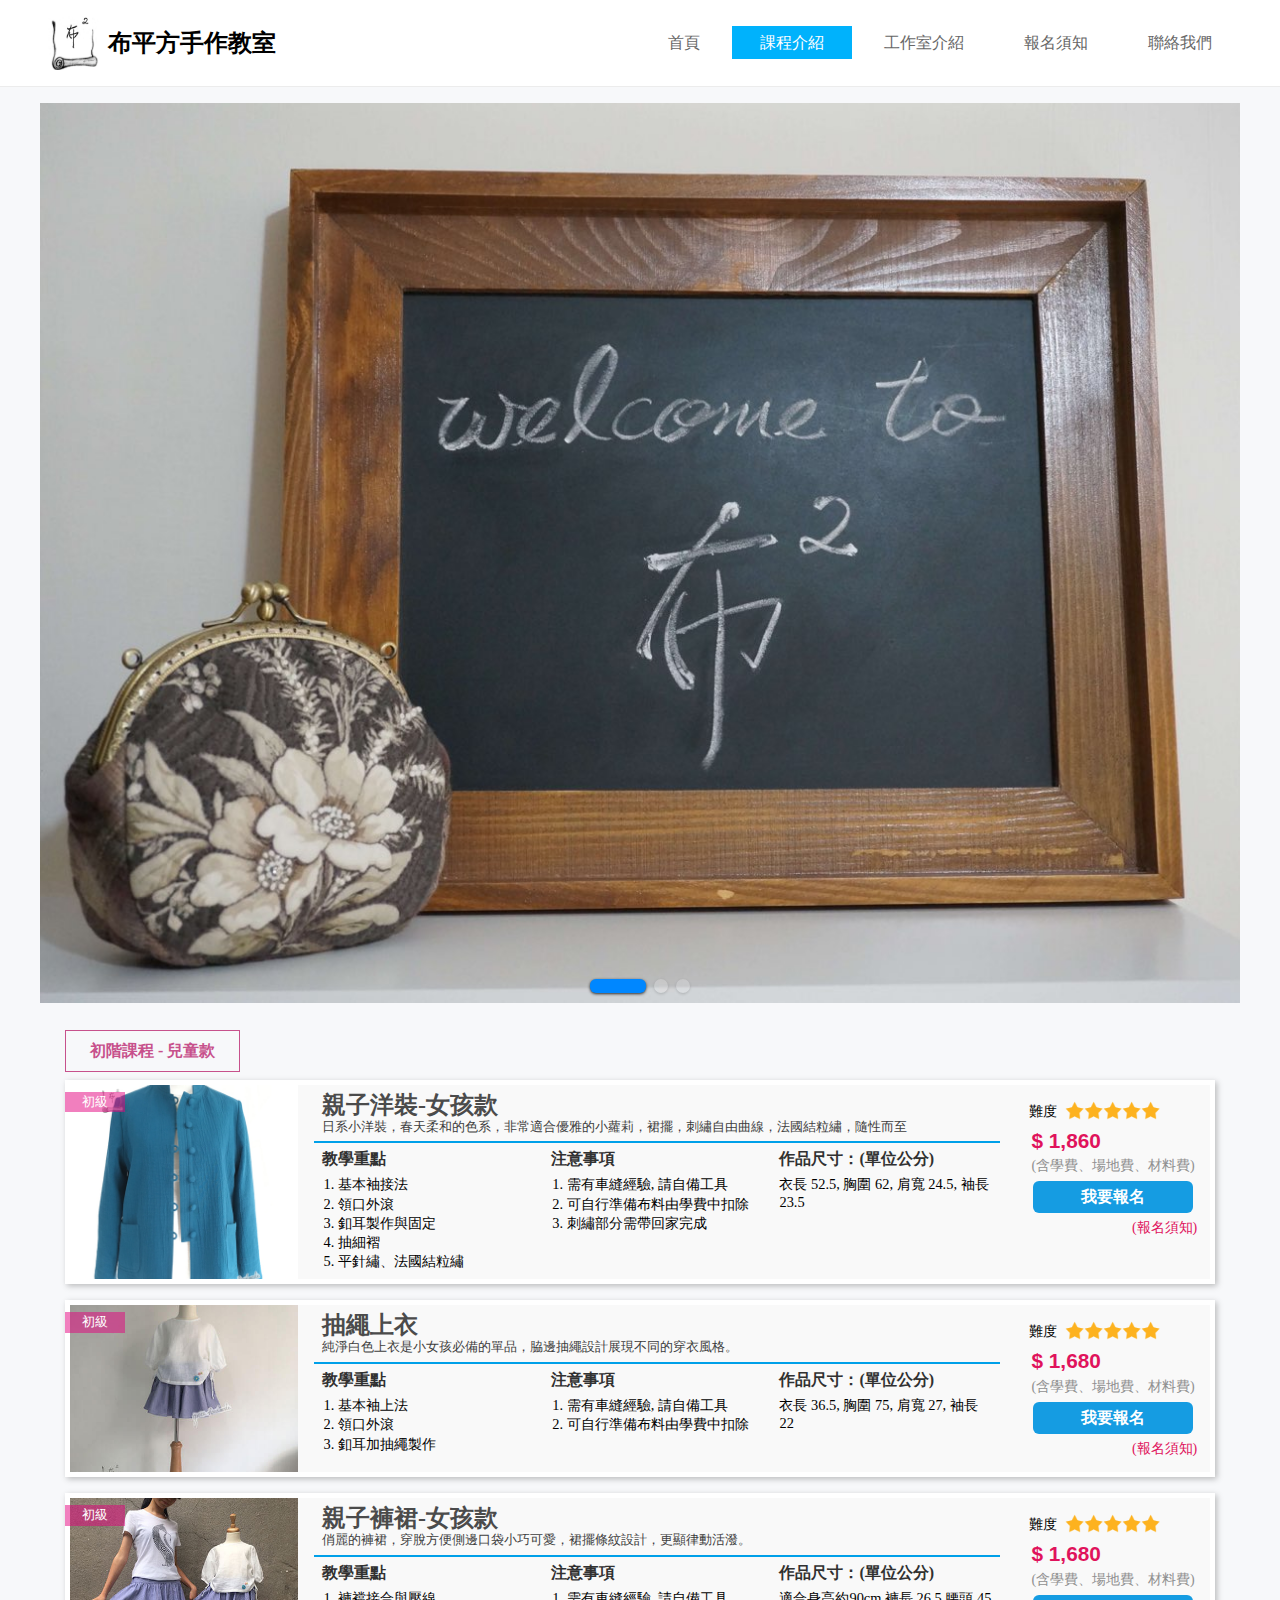
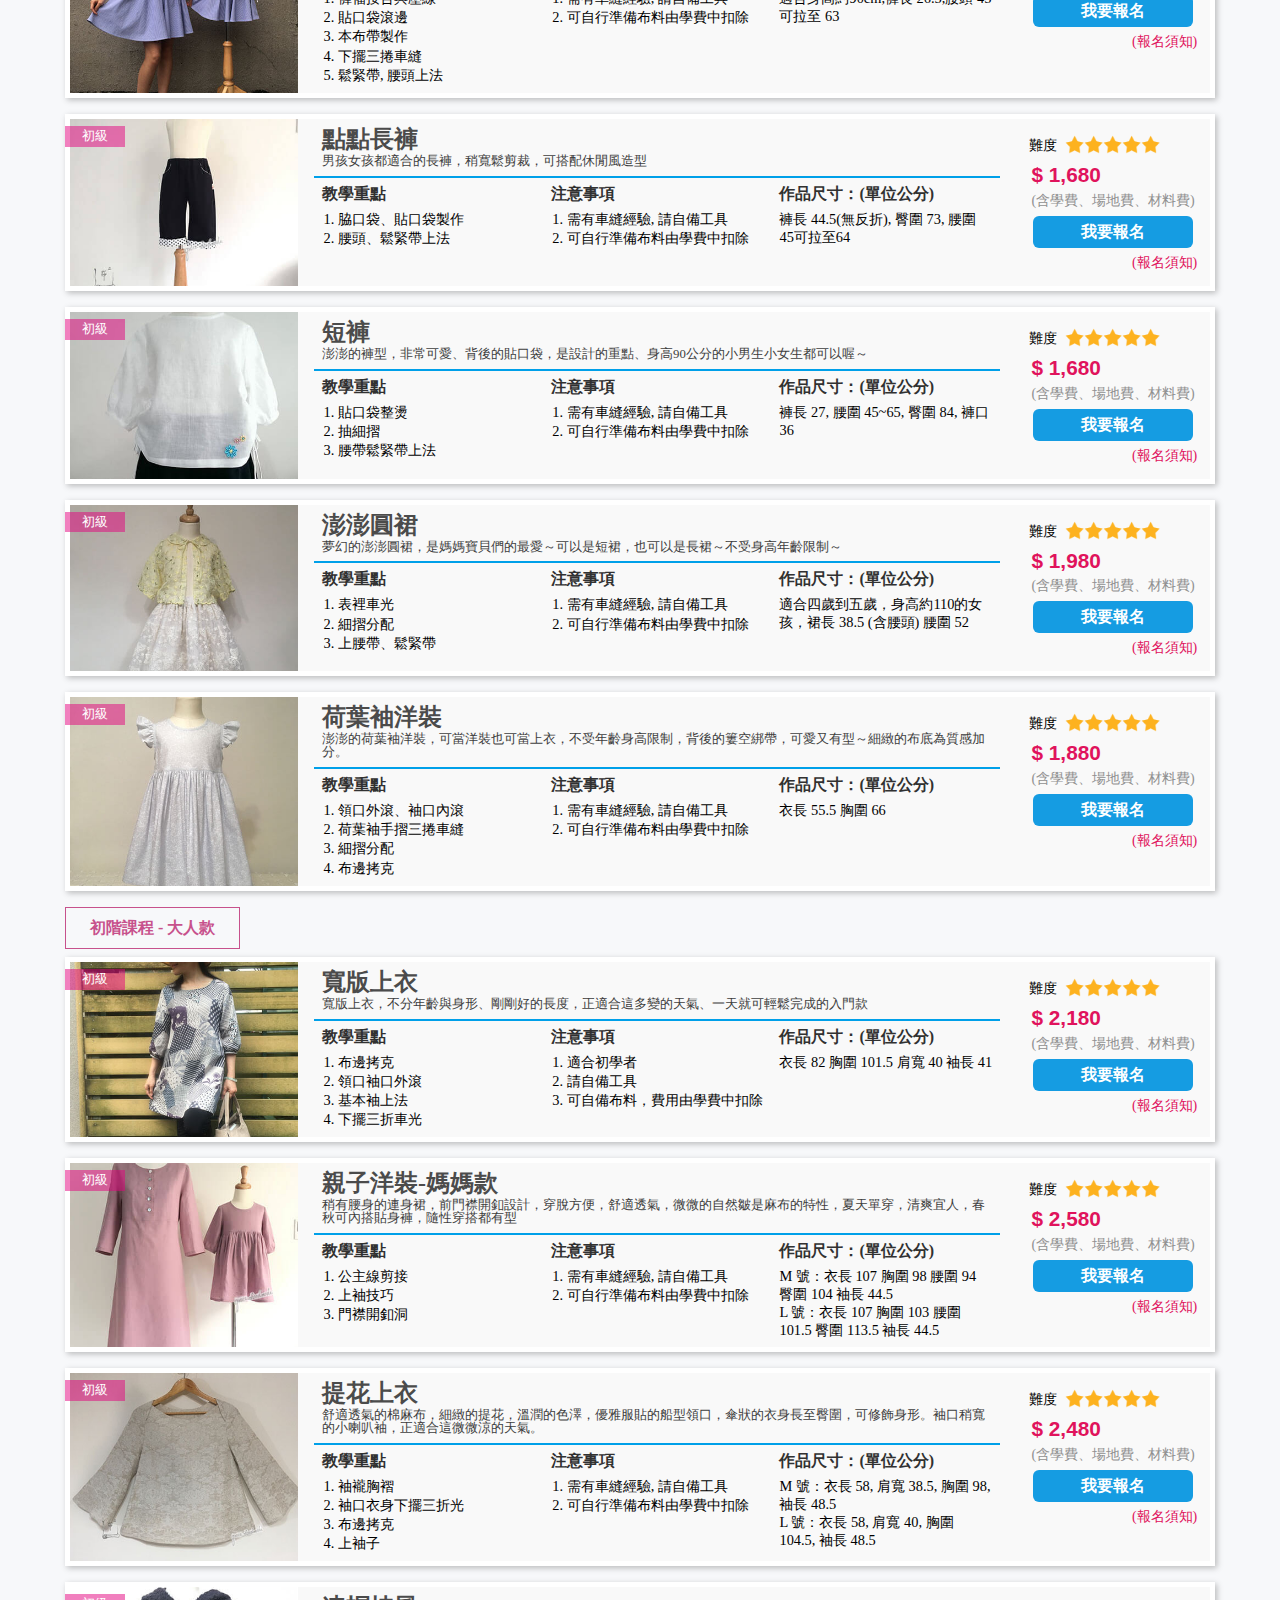
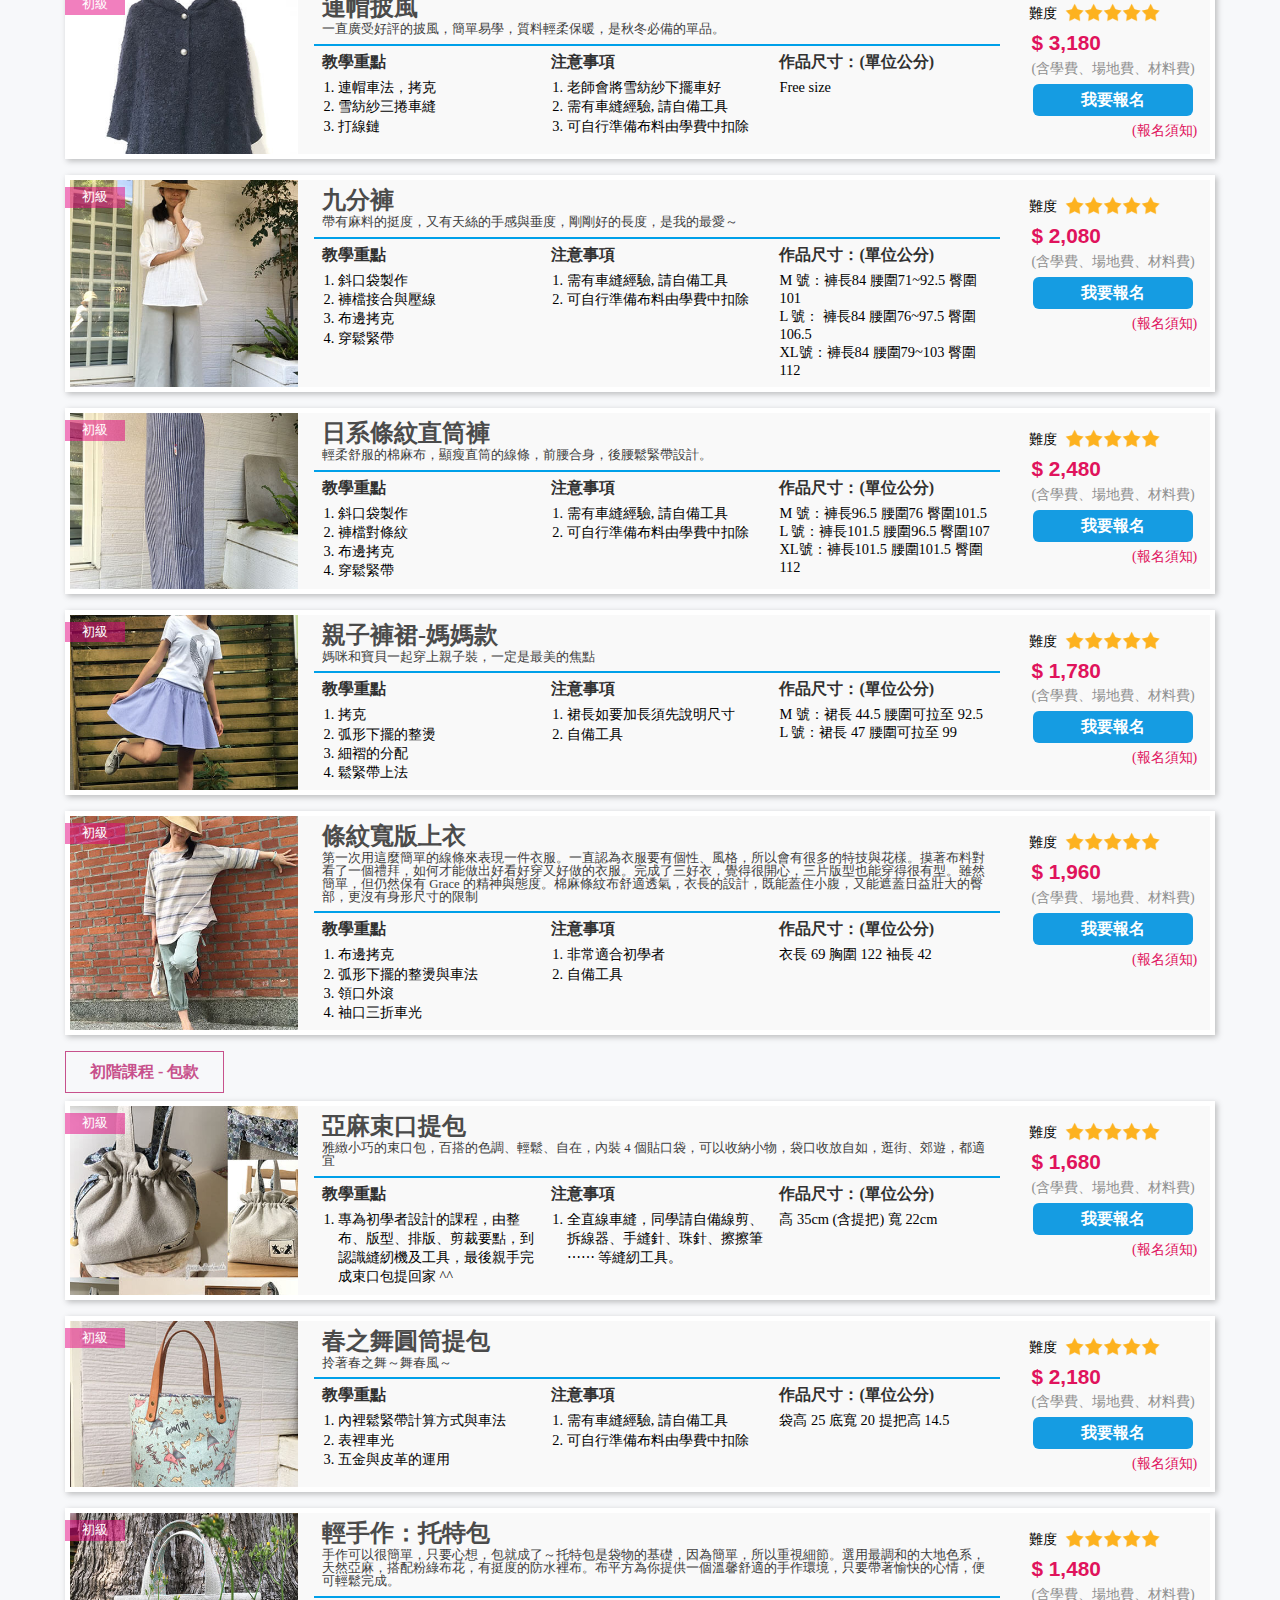
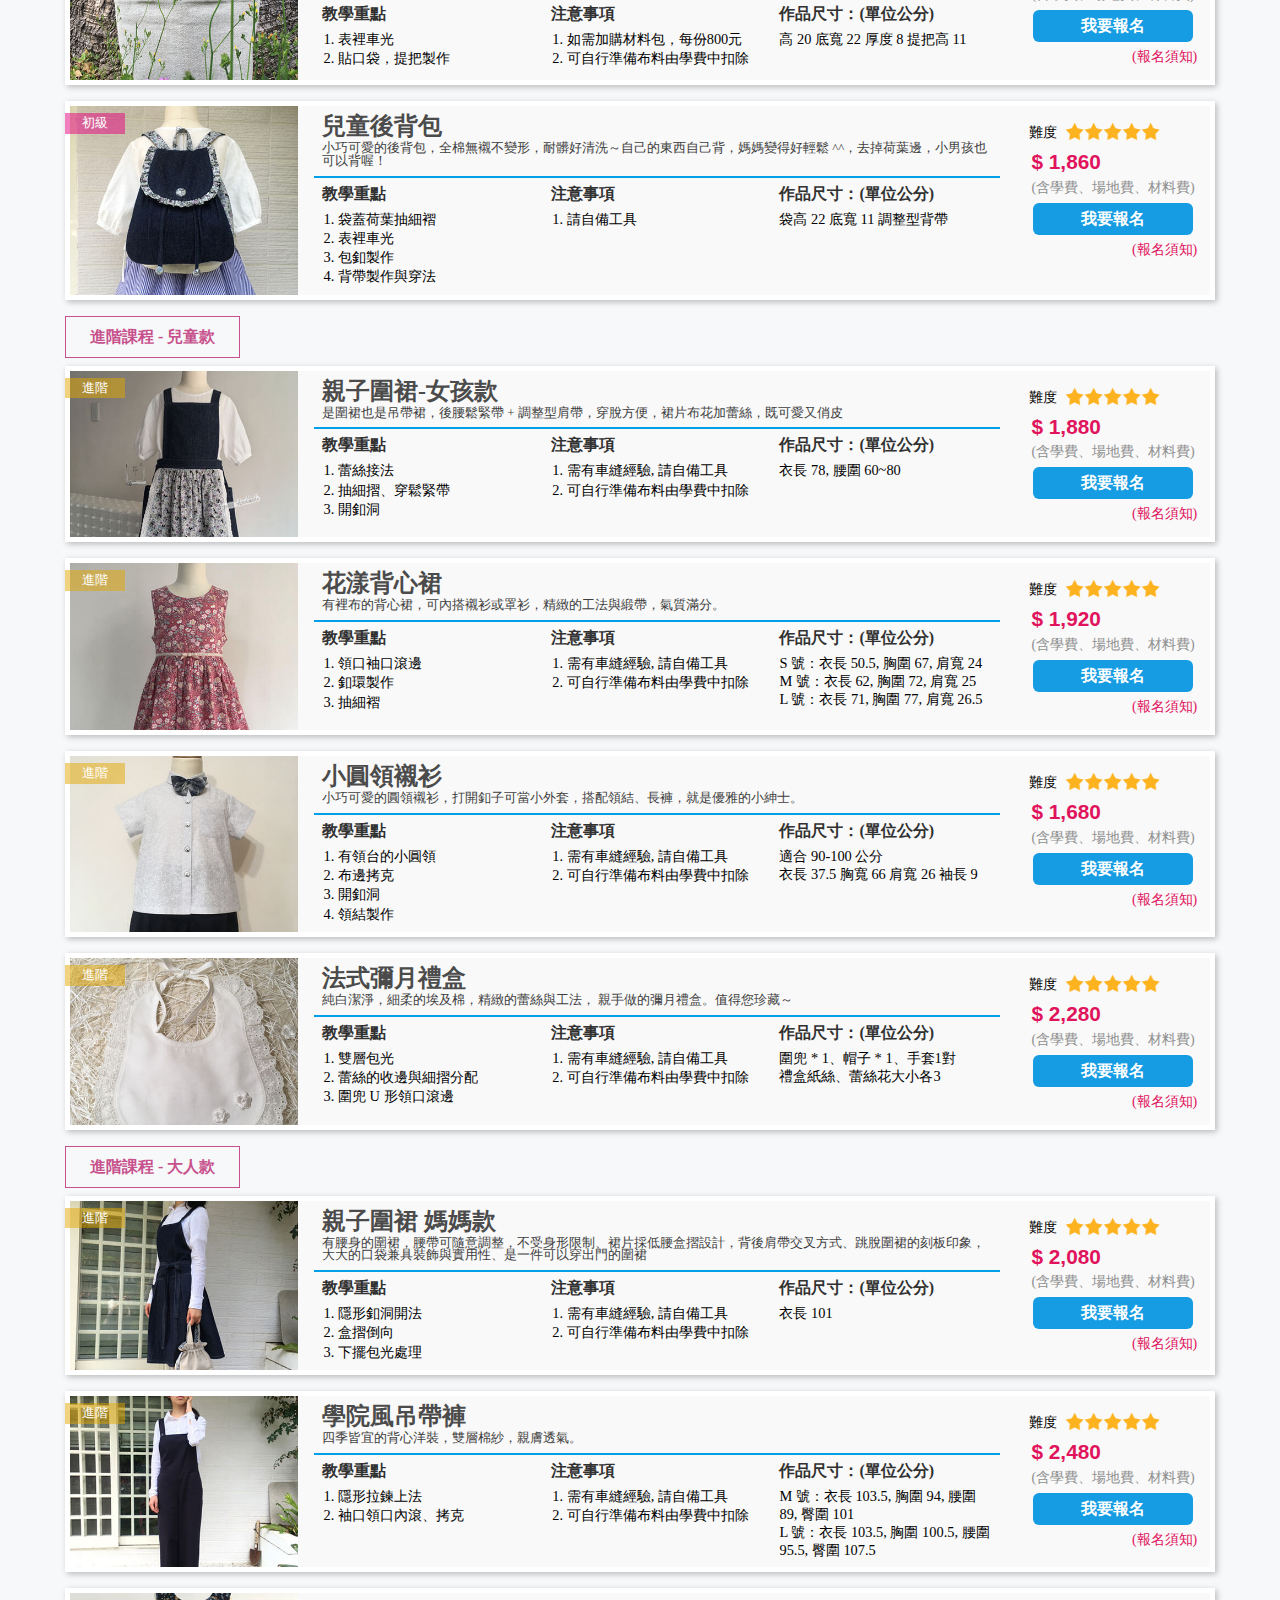
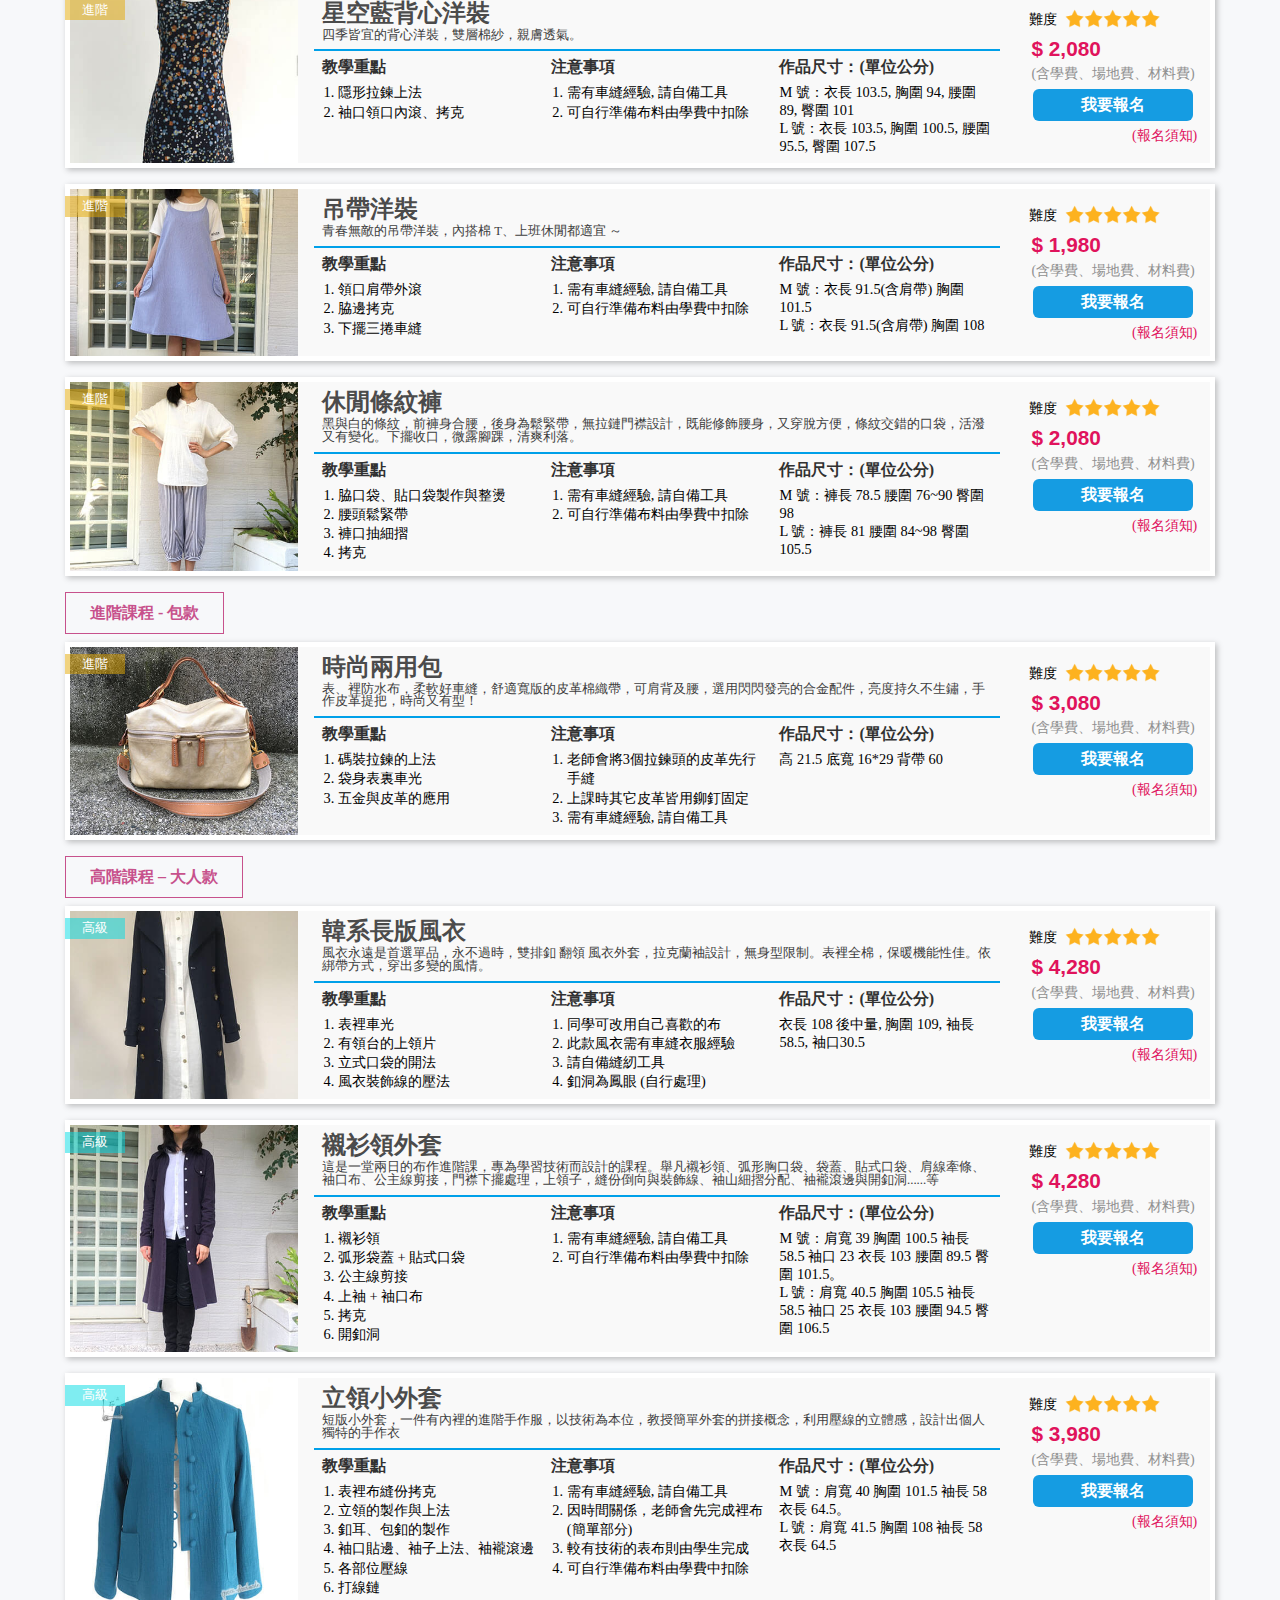
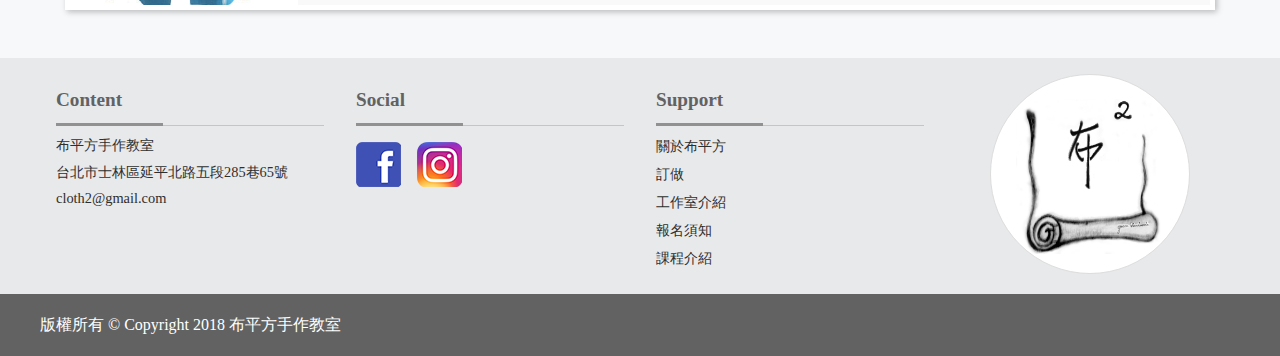
==== commit 8f2dc91e: "123" ====
--- a/course.html
+++ b/course.html
@@ -179,44 +179,257 @@
 			<span>{title}</span>
 		</h4>`;
 		let CourseList=[
-			[{href:'https://www.facebook.com/cloth2.tw/posts/152747955391949',image:'./images/course-list/01.jpg',price:'$ 1,860',level:'junior',type:'初階課程 - 兒童款',title:'親子洋裝-女孩款'},
-			{href:'https://www.facebook.com/cloth2.tw/posts/152727845393960',image:'./images/course-list/02.jpg',price:'$ 1,680',level:'junior',type:'初階課程 - 兒童款',title:'抽繩上衣'},
-			{href:'https://www.facebook.com/cloth2.tw/posts/164817987518279',image:'./images/course-list/03.jpg',price:'$ 1,680',level:'junior',type:'初階課程 - 兒童款',title:'親子褲裙-女孩款'},
-			{href:'https://www.facebook.com/cloth2.tw/posts/152745808725497',image:'./images/course-list/04.jpg',price:'$ 1,680',level:'junior',type:'初階課程 - 兒童款',title:'點點長褲'},
-			{href:'https://www.facebook.com/cloth2.tw/posts/154096988590379',image:'./images/course-list/05.jpg',price:'$ 1,680',level:'junior',type:'初階課程 - 兒童款',title:'短褲'},
-			{href:'https://www.facebook.com/cloth2.tw/posts/155173125149432',image:'./images/course-list/06.jpg',price:'$ 1,980',level:'junior',type:'初階課程 - 兒童款',title:'澎澎圓裙'},
-			{href:'https://www.facebook.com/cloth2.tw/posts/159890031344408',image:'./images/course-list/07.jpg',price:'$ 1,880',level:'junior',type:'初階課程 - 兒童款',title:'荷葉袖洋裝'}],
-
-			[{href:'https://www.facebook.com/cloth2.tw/posts/157624288237649',image:'./images/course-list/08.jpg',price:'$ 2,180',level:'junior',type:'初階課程 - 大人款',title:'寬版上衣'},
-			{href:'https://www.facebook.com/cloth2.tw/posts/150626152270796',image:'./images/course-list/09.jpg',price:'$ 2,580',level:'junior',type:'初階課程 - 大人款',title:'親子洋裝-媽媽款'},
-			{href:'https://www.facebook.com/cloth2.tw/posts/150627745603970',image:'./images/course-list/10.jpg',price:'$ 2,480',level:'junior',type:'初階課程 - 大人款',title:'提花上衣'},
-			{href:'https://www.facebook.com/cloth2.tw/posts/150628195603925',image:'./images/course-list/11.jpg',price:'$ 3,180',level:'junior',type:'初階課程 - 大人款',title:'連帽披風'},
-			{href:'https://www.facebook.com/cloth2.tw/posts/154640651869346',image:'./images/course-list/12.jpg',price:'$ 2,080',level:'junior',type:'初階課程 - 大人款',title:'九分褲'},
-			{href:'https://www.facebook.com/cloth2.tw/posts/154637318536346',image:'./images/course-list/13.jpg',price:'$ 2,480',level:'junior',type:'初階課程 - 大人款',title:'日系條紋直筒褲'},
-			{href:'https://www.facebook.com/cloth2.tw/posts/164812220852189',image:'./images/course-list/14.jpg',price:'$ 1,780',level:'junior',type:'初階課程 - 大人款',title:'親子褲裙-媽媽款'},
-			{href:'https://www.facebook.com/cloth2.tw/posts/166370764029668',image:'./images/course-list/15.jpg',price:'$ 1,960',level:'junior',type:'初階課程 - 大人款',title:'條紋寬版上衣'}],
-
-			[{href:'https://www.facebook.com/cloth2.tw/posts/166370764029668',image:'./images/course-list/16.jpg',price:'$ 1,680',level:'junior',type:'初階課程 - 包款',title:'亞麻束口提包'},
-			{href:'https://www.facebook.com/cloth2.tw/posts/154942721839139',image:'./images/course-list/17.jpg',price:'$ 2,180',level:'junior',type:'初階課程 - 包款',title:'春之舞圓筒提包'},
-			{href:'https://www.facebook.com/cloth2.tw/posts/154942721839139',image:'./images/course-list/18.jpg',price:'$ 1,480',level:'junior',type:'初階課程 - 包款',title:'輕手作：托特包'},
-			{href:'https://www.facebook.com/cloth2.tw/posts/161841401149271',image:'./images/course-list/19.jpg',price:'$ 1,860',level:'junior',type:'初階課程 - 包款',title:'兒童後背包'}],
-
-			[{href:'https://www.facebook.com/cloth2.tw/posts/152751208724957',image:'./images/course-list/20.jpg',price:'$ 1,880',level:'high',type:'進階課程 - 兒童款',title:'親子圍裙-女孩款'},
-			{href:'https://www.facebook.com/cloth2.tw/posts/152724038727674',image:'./images/course-list/21.jpg',price:'$ 1,920',level:'high',type:'進階課程 - 兒童款',title:'花漾背心裙'},
-			{href:'https://www.facebook.com/cloth2.tw/posts/158564311476980',image:'./images/course-list/22.jpg',price:'$ 1,680',level:'high',type:'進階課程 - 兒童款',title:'小圓領襯衫'},
-			{href:'https://www.facebook.com/cloth2.tw/posts/155678721765539',image:'./images/course-list/23.jpg',price:'$ 2,280',level:'high',type:'進階課程 - 兒童款',title:'法式彌月禮盒'}],
-
-			[{href:'https://www.facebook.com/cloth2.tw/posts/155678721765539',image:'./images/course-list/24.jpg',price:'$ 2,080',level:'high',type:'進階課程 - 大人款',title:'親子圍裙 媽媽款'},
-			{href:'https://www.facebook.com/cloth2.tw/posts/150627458937332',image:'./images/course-list/25.jpg',price:'$ 2,480',level:'high',type:'進階課程 - 大人款',title:'學院風吊帶褲'},
-			{href:'https://www.facebook.com/cloth2.tw/posts/150628545603890',image:'./images/course-list/26.jpg',price:'$ 2,080',level:'high',type:'進階課程 - 大人款',title:'星空藍背心洋裝'},
-			{href:'https://www.facebook.com/cloth2.tw/posts/155670811766330',image:'./images/course-list/27.jpg',price:'$ 1,980',level:'high',type:'進階課程 - 大人款',title:'吊帶洋裝'},
-			{href:'https://www.facebook.com/cloth2.tw/posts/155685341764877',image:'./images/course-list/28.jpg',price:'$ 2,080',level:'high',type:'進階課程 - 大人款',title:'休閒條紋褲'}],
-
-			[{href:'https://www.facebook.com/cloth2.tw/posts/155694888430589',image:'./images/course-list/29.jpg',price:'$ 3,080',level:'high',type:'進階課程 - 包款',title:'時尚兩用包'}],
-
-			[{href:'https://www.facebook.com/cloth2.tw/posts/146136492719762',image:'./images/course-list/30.jpg',price:'$ 4,280',level:'high-order',type:'高階課程 – 大人款',title:'韓系長版風衣'},
-			{href:'https://www.facebook.com/cloth2.tw/posts/150623305604414',image:'./images/course-list/31.jpg',price:'$ 4,280',level:'high-order',type:'高階課程 – 大人款',title:'襯衫領外套'},
-			{href:'https://www.facebook.com/cloth2.tw/posts/150624268937651',image:'./images/course-list/32.jpg',price:'$ 3,980',level:'high-order',type:'高階課程 – 大人款',title:'立領小外套'}],
+			[
+				{
+					href:'https://www.facebook.com/cloth2.tw/posts/152747955391949',
+					image:'./images/course-list/01.jpg',
+					star:5,price:'$ 1,860',
+					level:'junior',
+					subtitle:'日系小洋裝，春天柔和的色系，非常適合優雅的小蘿莉，裙擺，刺繡自由曲線，法國結粒繡，隨性而至',
+					teachfocus:['基本袖接法','領口外滾','釦耳製作與固定','抽細褶','平針繡、法國結粒繡'],
+					notice:['需有車縫經驗, 請自備工具','可自行準備布料由學費中扣除','刺繡部分需帶回家完成'],
+					iteminfo:['衣長 52.5, 胸圍 62, 肩寬 24.5, 袖長 23.5'],
+					title:'親子洋裝-女孩款'
+				},
+				{
+					href:'https://www.facebook.com/cloth2.tw/posts/152727845393960',
+					image:'./images/course-list/02.jpg',
+					star:5,price:'$ 1,680',
+					level:'junior',
+					iteminfo:['衣長 36.5, 胸圍 75, 肩寬 27, 袖長 22'],
+					notice:['需有車縫經驗, 請自備工具','可自行準備布料由學費中扣除'],
+					teachfocus:['基本袖上法','領口外滾','釦耳加抽繩製作'],
+					subtitle:'純淨白色上衣是小女孩必備的單品，脇邊抽繩設計展現不同的穿衣風格。',
+					title:'抽繩上衣'
+				},
+				{
+					href:'https://www.facebook.com/cloth2.tw/posts/164817987518279',
+					image:'./images/course-list/03.jpg',
+					star:5,price:'$ 1,680',
+					level:'junior',
+					iteminfo:['適合身高約90cm,褲長 26.5,腰頭 45 可拉至 63'],
+					notice:['需有車縫經驗, 請自備工具','可自行準備布料由學費中扣除'],
+					teachfocus:['褲襠接合與壓線','貼口袋滾邊','本布帶製作','下擺三捲車縫','鬆緊帶, 腰頭上法'],
+					subtitle:'俏麗的褲裙，穿脫方便側邊口袋小巧可愛，裙擺條紋設計，更顯律動活潑。',
+					title:'親子褲裙-女孩款'
+				},
+				{
+					href:'https://www.facebook.com/cloth2.tw/posts/152745808725497',
+					image:'./images/course-list/04.jpg',
+					star:5,price:'$ 1,680',
+					level:'junior',
+					iteminfo:['褲長 44.5(無反折), 臀圍 73, 腰圍 45可拉至64'],
+					notice:['需有車縫經驗, 請自備工具','可自行準備布料由學費中扣除'],
+					teachfocus:['脇口袋、貼口袋製作','腰頭、鬆緊帶上法',],
+					subtitle:'男孩女孩都適合的長褲，稍寬鬆剪裁，可搭配休閒風造型',
+					title:'點點長褲'
+				},
+				{
+					href:'https://www.facebook.com/cloth2.tw/posts/154096988590379',
+					image:'./images/course-list/05.jpg',
+					star:5,price:'$ 1,680',
+					level:'junior',
+					iteminfo:['褲長 27, 腰圍 45~65, 臀圍 84, 褲口36'],
+					notice:['需有車縫經驗, 請自備工具','可自行準備布料由學費中扣除'],
+					teachfocus:['貼口袋整燙','抽細摺','腰帶鬆緊帶上法'],
+					subtitle:'澎澎的褲型，非常可愛、背後的貼口袋，是設計的重點、身高90公分的小男生小女生都可以喔～',
+					title:'短褲'},
+
+				{
+					href:'https://www.facebook.com/cloth2.tw/posts/155173125149432',
+					image:'./images/course-list/06.jpg',
+					star:5,price:'$ 1,980',
+					level:'junior',
+					iteminfo:['適合四歲到五歲，身高約110的女孩，裙長 38.5 (含腰頭) 腰圍 52'],
+					notice:['需有車縫經驗, 請自備工具','可自行準備布料由學費中扣除'],
+					teachfocus:['表裡車光','細摺分配','上腰帶、鬆緊帶'],
+					subtitle:'夢幻的澎澎圓裙，是媽媽寶貝們的最愛～可以是短裙，也可以是長裙～不受身高年齡限制～',
+					title:'澎澎圓裙'
+				},
+				{
+					href:'https://www.facebook.com/cloth2.tw/posts/159890031344408',
+					image:'./images/course-list/07.jpg',
+					star:5,price:'$ 1,880',
+					level:'junior',
+					iteminfo:['衣長 55.5 胸圍 66'],
+					notice:['需有車縫經驗, 請自備工具','可自行準備布料由學費中扣除'],
+					teachfocus:['領口外滾、袖口內滾','荷葉袖手摺三捲車縫','細摺分配','布邊拷克'],
+					subtitle:'澎澎的荷葉袖洋裝，可當洋裝也可當上衣，不受年齡身高限制，背後的簍空綁帶，可愛又有型～細緻的布底為質感加分。',
+					title:'荷葉袖洋裝'
+				}
+			],
+
+			[
+				{
+					href:'https://www.facebook.com/cloth2.tw/posts/157624288237649',
+					image:'./images/course-list/08.jpg',star:5,price:'$ 2,180',level:'junior',
+					iteminfo:['衣長 82 胸圍 101.5 肩寬 40 袖長 41'],
+					notice:['適合初學者','請自備工具','可自備布料，費用由學費中扣除'],
+					teachfocus:['布邊拷克','領口袖口外滾','基本袖上法','下擺三折車光'],
+					subtitle:'寬版上衣，不分年齡與身形、剛剛好的長度，正適合這多變的天氣、一天就可輕鬆完成的入門款',title:'寬版上衣'},
+				{
+					href:'https://www.facebook.com/cloth2.tw/posts/150626152270796',
+					image:'./images/course-list/09.jpg',star:5,price:'$ 2,580',level:'junior',
+					iteminfo:['M 號：衣長 107 胸圍 98 腰圍 94 臀圍 104 袖長 44.5','L 號：衣長 107 胸圍 103 腰圍 101.5 臀圍 113.5 袖長 44.5'],
+					notice:['需有車縫經驗, 請自備工具','可自行準備布料由學費中扣除'],
+					teachfocus:['公主線剪接','上袖技巧','門襟開釦洞'],
+					subtitle:'稍有腰身的連身裙，前門襟開釦設計，穿脫方便，舒適透氣，微微的自然皺是麻布的特性，夏天單穿，清爽宜人，春秋可內搭貼身褲，隨性穿搭都有型',title:'親子洋裝-媽媽款'},
+				{
+					href:'https://www.facebook.com/cloth2.tw/posts/150627745603970',
+					image:'./images/course-list/10.jpg',star:5,price:'$ 2,480',level:'junior',
+					iteminfo:['M 號：衣長 58, 肩寬 38.5, 胸圍 98, 袖長 48.5','L 號：衣長 58, 肩寬 40, 胸圍 104.5, 袖長 48.5'],
+					notice:['需有車縫經驗, 請自備工具','可自行準備布料由學費中扣除'],
+					teachfocus:['袖襱胸褶','袖口衣身下擺三折光','布邊拷克','上袖子'],
+					subtitle:'舒適透氣的棉麻布，細緻的提花，溫潤的色澤，優雅服貼的船型領口，傘狀的衣身長至臀圍，可修飾身形。袖口稍寬的小喇叭袖，正適合這微微涼的天氣。',title:'提花上衣'},
+				{
+					href:'https://www.facebook.com/cloth2.tw/posts/150628195603925',
+					image:'./images/course-list/11.jpg',star:5,price:'$ 3,180',level:'junior',
+					iteminfo:['Free size'],
+					notice:['老師會將雪紡紗下擺車好','需有車縫經驗, 請自備工具','可自行準備布料由學費中扣除'],
+					teachfocus:['連帽車法，拷克','雪紡紗三捲車縫','打線鏈'],
+					subtitle:'一直廣受好評的披風，簡單易學，質料輕柔保暖，是秋冬必備的單品。',title:'連帽披風'},
+				{
+					href:'https://www.facebook.com/cloth2.tw/posts/154640651869346',
+					image:'./images/course-list/12.jpg',star:5,price:'$ 2,080',level:'junior',
+					iteminfo:['M 號：褲長84 腰圍71~92.5 臀圍101','L 號： 褲長84 腰圍76~97.5 臀圍106.5','XL號：褲長84 腰圍79~103 臀圍112'],
+					notice:['需有車縫經驗, 請自備工具','可自行準備布料由學費中扣除'],
+					teachfocus:['斜口袋製作','褲檔接合與壓線','布邊拷克','穿鬆緊帶'],
+					subtitle:'帶有麻料的挺度，又有天絲的手感與垂度，剛剛好的長度，是我的最愛～',title:'九分褲'},
+				{
+					href:'https://www.facebook.com/cloth2.tw/posts/154637318536346',
+					image:'./images/course-list/13.jpg',star:5,price:'$ 2,480',level:'junior',
+					iteminfo:['M 號：褲長96.5 腰圍76 臀圍101.5','L 號：褲長101.5 腰圍96.5 臀圍107','XL號：褲長101.5 腰圍101.5 臀圍112'],
+					notice:['需有車縫經驗, 請自備工具','可自行準備布料由學費中扣除'],
+					teachfocus:['斜口袋製作','褲檔對條紋','布邊拷克','穿鬆緊帶'],
+					subtitle:'輕柔舒服的棉麻布，顯瘦直筒的線條，前腰合身，後腰鬆緊帶設計。',title:'日系條紋直筒褲'},
+				{
+					href:'https://www.facebook.com/cloth2.tw/posts/164812220852189',
+					image:'./images/course-list/14.jpg',star:5,price:'$ 1,780',level:'junior',
+					iteminfo:['M 號：裙長 44.5 腰圍可拉至 92.5','L 號：裙長 47 腰圍可拉至 99'],
+					notice:['裙長如要加長須先說明尺寸','自備工具'],
+					teachfocus:['拷克','弧形下擺的整燙','細褶的分配','鬆緊帶上法'],
+					subtitle:'媽咪和寶貝一起穿上親子裝，一定是最美的焦點',title:'親子褲裙-媽媽款'},
+				{
+					href:'https://www.facebook.com/cloth2.tw/posts/166370764029668',
+					image:'./images/course-list/15.jpg',star:5,price:'$ 1,960',level:'junior',
+					iteminfo:['衣長 69 胸圍 122 袖長 42'],
+					notice:['非常適合初學者','自備工具'],
+					teachfocus:['布邊拷克','弧形下擺的整燙與車法','領口外滾','袖口三折車光'],
+					subtitle:'第一次用這麼簡單的線條來表現一件衣服。一直認為衣服要有個性、風格，所以會有很多的特技與花樣。摸著布料對看了一個禮拜，如何才能做出好看好穿又好做的衣服。完成了三好衣，覺得很開心，三片版型也能穿得很有型。雖然簡單，但仍然保有 Grace 的精神與態度。棉麻條紋布舒適透氣，衣長的設計，既能蓋住小腹，又能遮蓋日益壯大的臀部，更沒有身形尺寸的限制',title:'條紋寬版上衣'}
+			],
+
+			[
+				{
+					href:'https://www.facebook.com/cloth2.tw/posts/145810509419027',image:'./images/course-list/16.jpg',star:5,price:'$ 1,680',level:'junior',
+					iteminfo:['高 35cm (含提把) 寬 22cm'],
+					notice:['全直線車縫，同學請自備線剪、拆線器、手縫針、珠針、擦擦筆 ⋯⋯ 等縫紉工具。'],
+					teachfocus:['專為初學者設計的課程，由整布、版型、排版、剪裁要點，到認識縫紉機及工具，最後親手完成束口包提回家 ^^'],
+					subtitle:'雅緻小巧的束口包，百搭的色調、輕鬆、自在，內裝 4 個貼口袋，可以收納小物，袋口收放自如，逛街、郊遊，都適宜',title:'亞麻束口提包'},
+				{
+					href:'https://www.facebook.com/cloth2.tw/posts/154942721839139',image:'./images/course-list/17.jpg',star:5,price:'$ 2,180',level:'junior',
+					iteminfo:['袋高 25 底寬 20 提把高 14.5'],
+					notice:['需有車縫經驗, 請自備工具','可自行準備布料由學費中扣除'],
+					teachfocus:['內裡鬆緊帶計算方式與車法','表裡車光','五金與皮革的運用'],
+					subtitle:'拎著春之舞～舞春風～',title:'春之舞圓筒提包'},
+				{
+					href:'https://www.facebook.com/cloth2.tw/posts/159662868033791',image:'./images/course-list/18.jpg',star:5,price:'$ 1,480',level:'junior',
+					iteminfo:['高 20 底寬 22 厚度 8 提把高 11'],
+					notice:['如需加購材料包，每份800元','可自行準備布料由學費中扣除'],
+					teachfocus:['表裡車光','貼口袋，提把製作'],
+					subtitle:'手作可以很簡單，只要心想，包就成了～托特包是袋物的基礎，因為簡單，所以重視細節。選用最調和的大地色系，天然亞麻，搭配粉綠布花，有挺度的防水裡布。布平方為你提供一個溫馨舒適的手作環境，只要帶著愉快的心情，便可輕鬆完成。',title:'輕手作：托特包'},
+				{
+					href:'https://www.facebook.com/cloth2.tw/posts/161841401149271',image:'./images/course-list/19.jpg',star:5,price:'$ 1,860',level:'junior',
+					iteminfo:['袋高 22 底寬 11 調整型背帶'],
+					notice:['請自備工具'],
+					teachfocus:['袋蓋荷葉抽細褶','表裡車光','包釦製作','背帶製作與穿法'],
+					subtitle:'小巧可愛的後背包，全棉無襯不變形，耐髒好清洗～自己的東西自己背，媽媽變得好輕鬆 ^^，去掉荷葉邊，小男孩也可以背喔！',title:'兒童後背包'}
+			],
+
+			[
+				{
+					href:'https://www.facebook.com/cloth2.tw/posts/152751208724957',image:'./images/course-list/20.jpg',star:5,price:'$ 1,880',level:'high',
+					iteminfo:['衣長 78, 腰圍 60~80'],
+					notice:['需有車縫經驗, 請自備工具','可自行準備布料由學費中扣除'],
+					teachfocus:['蕾絲接法','抽細摺、穿鬆緊帶','開釦洞'],
+					subtitle:'是圍裙也是吊帶裙，後腰鬆緊帶 + 調整型肩帶，穿脫方便，裙片布花加蕾絲，既可愛又俏皮',title:'親子圍裙-女孩款'},
+				{
+					href:'https://www.facebook.com/cloth2.tw/posts/152724038727674',image:'./images/course-list/21.jpg',star:5,price:'$ 1,920',level:'high',
+					iteminfo:['S 號：衣長 50.5, 胸圍 67, 肩寬 24','M 號：衣長 62, 胸圍 72, 肩寬 25','L 號：衣長 71, 胸圍 77, 肩寬 26.5'],
+					notice:['需有車縫經驗, 請自備工具','可自行準備布料由學費中扣除'],
+					teachfocus:['領口袖口滾邊','釦環製作','抽細褶'],
+					subtitle:'有裡布的背心裙，可內搭襯衫或罩衫，精緻的工法與緞帶，氣質滿分。',title:'花漾背心裙'},
+				{
+					href:'https://www.facebook.com/cloth2.tw/posts/158564311476980',image:'./images/course-list/22.jpg',star:5,price:'$ 1,680',level:'high',
+					iteminfo:['適合 90-100 公分','衣長 37.5 胸寬 66 肩寬 26 袖長 9'],
+					notice:['需有車縫經驗, 請自備工具','可自行準備布料由學費中扣除'],
+					teachfocus:['有領台的小圓領','布邊拷克','開釦洞','領結製作'],
+					subtitle:'小巧可愛的圓領襯衫，打開釦子可當小外套，搭配領結、長褲，就是優雅的小紳士。',title:'小圓領襯衫'},
+				{
+					href:'https://www.facebook.com/cloth2.tw/posts/155678721765539',image:'./images/course-list/23.jpg',star:5,price:'$ 2,280',level:'high',
+					iteminfo:['圍兜 * 1、帽子 * 1、手套1對','禮盒紙絲、蕾絲花大小各3'],
+					notice:['需有車縫經驗, 請自備工具','可自行準備布料由學費中扣除'],
+					teachfocus:['雙層包光','蕾絲的收邊與細摺分配','圍兜 U 形領口滾邊'],
+					subtitle:'純白潔淨，細柔的埃及棉，精緻的蕾絲與工法， 親手做的彌月禮盒。值得您珍藏～',title:'法式彌月禮盒'}
+			],
+
+			[
+				{
+					href:'https://www.facebook.com/cloth2.tw/posts/150626802270731',image:'./images/course-list/24.jpg',star:5,price:'$ 2,080',level:'high',
+					iteminfo:['衣長 101'],
+					notice:['需有車縫經驗, 請自備工具','可自行準備布料由學費中扣除'],
+					teachfocus:['隱形釦洞開法','盒摺倒向','下擺包光處理'],
+					subtitle:'有腰身的圍裙，腰帶可隨意調整，不受身形限制、裙片採低腰盒摺設計，背後肩帶交叉方式、跳脫圍裙的刻板印象，大大的口袋兼具裝飾與實用性、是一件可以穿出門的圍裙',title:'親子圍裙 媽媽款'},
+				{
+					href:'https://www.facebook.com/cloth2.tw/posts/150627458937332',image:'./images/course-list/25.jpg',star:5,price:'$ 2,480',level:'high',
+					iteminfo:['M 號：衣長 103.5, 胸圍 94, 腰圍 89, 臀圍 101','L 號：衣長 103.5, 胸圍 100.5, 腰圍 95.5, 臀圍 107.5'],
+					notice:['需有車縫經驗, 請自備工具','可自行準備布料由學費中扣除'],
+					teachfocus:['隱形拉鍊上法','袖口領口內滾、拷克'],
+					subtitle:'四季皆宜的背心洋裝，雙層棉紗，親膚透氣。',title:'學院風吊帶褲'},
+				{
+					href:'https://www.facebook.com/cloth2.tw/posts/150628545603890',image:'./images/course-list/26.jpg',star:5,price:'$ 2,080',level:'high',
+					iteminfo:['M 號：衣長 103.5, 胸圍 94, 腰圍 89, 臀圍 101','L 號：衣長 103.5, 胸圍 100.5, 腰圍 95.5, 臀圍 107.5'],
+					notice:['需有車縫經驗, 請自備工具','可自行準備布料由學費中扣除'],
+					teachfocus:['隱形拉鍊上法','袖口領口內滾、拷克'],
+					subtitle:'四季皆宜的背心洋裝，雙層棉紗，親膚透氣。',title:'星空藍背心洋裝'},
+				{
+					href:'https://www.facebook.com/cloth2.tw/posts/155670811766330',image:'./images/course-list/27.jpg',star:5,price:'$ 1,980',level:'high',
+					iteminfo:['M 號：衣長 91.5(含肩帶) 胸圍 101.5','L 號：衣長 91.5(含肩帶) 胸圍 108'],
+					notice:['需有車縫經驗, 請自備工具','可自行準備布料由學費中扣除'],
+					teachfocus:['領口肩帶外滾','脇邊拷克','下擺三捲車縫'],
+					subtitle:'青春無敵的吊帶洋裝，內搭棉 T、上班休閒都適宜 ～',title:'吊帶洋裝'},
+				{
+					href:'https://www.facebook.com/cloth2.tw/posts/155685341764877',image:'./images/course-list/28.jpg',star:5,price:'$ 2,080',level:'high',
+					iteminfo:['M 號：褲長 78.5 腰圍 76~90 臀圍 98','L 號：褲長 81 腰圍 84~98 臀圍 105.5'],
+					notice:['需有車縫經驗, 請自備工具','可自行準備布料由學費中扣除'],
+					teachfocus:['脇口袋、貼口袋製作與整燙','腰頭鬆緊帶','褲口抽細摺','拷克'],
+					subtitle:'黑與白的條紋，前褲身合腰，後身為鬆緊帶，無拉鏈門襟設計，既能修飾腰身，又穿脫方便，條紋交錯的口袋，活潑又有變化。下擺收口，微露腳踝，清爽利落。',title:'休閒條紋褲'}
+			],
+
+			[{
+				href:'https://www.facebook.com/cloth2.tw/posts/155694888430589',
+				image:'./images/course-list/29.jpg',star:5,price:'$ 3,080',level:'high',
+				iteminfo:['高 21.5 底寬 16*29 背帶 60'],notice:['老師會將3個拉鍊頭的皮革先行手縫','上課時其它皮革皆用鉚釘固定','需有車縫經驗, 請自備工具'],
+				teachfocus:['碼裝拉鍊的上法','袋身表裏車光','五金與皮革的應用'],subtitle:'表、裡防水布，柔軟好車縫，舒適寬版的皮革棉織帶，可肩背及腰，選用閃閃發亮的合金配件，亮度持久不生鏽，手作皮革提把，時尚又有型！',title:'時尚兩用包'}],
+
+			[
+				{
+					href:'https://www.facebook.com/cloth2.tw/posts/146136492719762',
+					image:'./images/course-list/30.jpg',star:5,price:'$ 4,280',level:'high-order',
+					iteminfo:['衣長 108 後中量, 胸圍 109, 袖長58.5, 袖口30.5'],
+					notice:['同學可改用自己喜歡的布','此款風衣需有車縫衣服經驗','請自備縫紉工具','釦洞為鳳眼 (自行處理)'],teachfocus:['表裡車光','有領台的上領片','立式口袋的開法','風衣裝飾線的壓法'],subtitle:'風衣永遠是首選單品，永不過時，雙排釦 翻領 風衣外套，拉克蘭袖設計，無身型限制。表裡全棉，保暖機能性佳。依綁帶方式，穿出多變的風情。',title:'韓系長版風衣'},
+				{
+					href:'https://www.facebook.com/cloth2.tw/posts/150623305604414',
+					image:'./images/course-list/31.jpg',star:5,price:'$ 4,280',level:'high-order',
+					iteminfo:['M 號：肩寬 39 胸圍 100.5 袖長 58.5 袖口 23 衣長 103 腰圍 89.5 臀圍 101.5。','L 號：肩寬 40.5 胸圍 105.5 袖長 58.5 袖口 25 衣長 103 腰圍 94.5 臀圍 106.5'],
+					notice:['需有車縫經驗, 請自備工具','可自行準備布料由學費中扣除'],teachfocus:['襯衫領','弧形袋蓋 + 貼式口袋','公主線剪接','上袖 + 袖口布','拷克','開釦洞'],
+					subtitle:'這是一堂兩日的布作進階課，專為學習技術而設計的課程。舉凡襯衫領、弧形胸口袋、袋蓋、貼式口袋、肩線牽條、袖口布、公主線剪接，門襟下擺處理，上領子，縫份倒向與裝飾線、袖山細摺分配、袖襱滾邊與開釦洞......等',title:'襯衫領外套'},
+				{
+					href:'https://www.facebook.com/cloth2.tw/posts/150624268937651',
+					image:'./images/course-list/32.jpg',star:5,price:'$ 3,980',level:'high-order',
+					iteminfo:['M 號：肩寬 40 胸圍 101.5 袖長 58 衣長 64.5。','L 號：肩寬 41.5 胸圍 108 袖長 58 衣長 64.5'],
+					notice:['需有車縫經驗, 請自備工具',' 因時間關係，老師會先完成裡布 (簡單部分)','較有技術的表布則由學生完成','可自行準備布料由學費中扣除'],teachfocus:['表裡布縫份拷克','立領的製作與上法','釦耳、包釦的製作','袖口貼邊、袖子上法、袖襱滾邊','各部位壓線','打線鏈'],
+					subtitle:'短版小外套，一件有內裡的進階手作服，以技術為本位，教授簡單外套的拼接概念，利用壓線的立體感，設計出個人獨特的手作衣',title:'立領小外套'}
+			],
 		];
 		let CourseHTML='';
 		let CourseStr=`
@@ -226,43 +439,32 @@
 				<div class="course-list-content">
 					<div class="title-box">
 						<h4>{title}</h4>
-						<h5>俏麗的褲裙，穿脫方便，側邊口袋小巧可愛，裙擺條紋設計，更顯律動活潑。</h5>
+						<h5>{subtitle}</h5>
 					</div>
 					<div class="content-box">
 						<div class="teachs teach-focus">
 							<div class="title">教學重點</div>
 							<ul>
-								<li>基本袖</li>
-								<li>領口外滾</li>
-								<li>抽褶，釦耳製作</li>
-								<li>平針縫、結粒繡</li>
-								<li>基本袖</li>
-								<li>基本袖</li>
+								{teachfocus}
 							</ul>
 						</div>
 						<div class="teachs teach-notice">
 							<div class="title">注意事項</div>
 							<ul>
-								<li>需有車縫經驗, 請自備工具</li>
-								<li>可自行準備布料由學費中扣除</li>
-								<li>刺繡部分需帶回家完成</li>
+								{notice}
 							</ul>
 						</div>
 						<div class="teachs teach-item">
 							<div class="title">作品尺寸：(單位公分)</div>
-							<div class="item-info">衣長 52.5, 胸圍 62, 肩寬 24.5, 袖長 23.5</div>
-						</div>
-					</div>
-				</div>
-				<div class="course-list-join flex-20">
+							{iteminfo}
+						</div>
+					</div>
+				</div>
+				<div class="course-list-join">
 					<div class="course-list-diff">
 						<span class="title">難度</span>
 						<div class="stars">
-							<span class="star star-fill"></span>
-							<span class="star star-fill"></span>
-							<span class="star star-fill"></span>
-							<span class="star star-fill"></span>
-							<span class="star star-unfill"></span>
+							{star}
 						</div>
 					</div>
 					<div class="course-list-price">
@@ -277,11 +479,33 @@
 		`;
 		let CourseTitleHTML='';
 		let CourseAll='';
-
+		let teachfocusHTML='';
+		let noticeHTML='';
+		let iteminfoHTML='';
+		let starHTML='';
 		for(var i=0;i<CourseTitle.length;i++){
 			CourseHTML='';
 			CourseTitleHTML=CourseTitleStr.replace('{title}',CourseTitle[i])
 			for(var j=0;j<CourseList[i].length;j++){
+				teachfocusHTML='';
+				noticeHTML='';
+				iteminfoHTML='';
+				starHTML='';
+				CourseList[i][j].notice.forEach((item)=>{
+					noticeHTML+=`<li>${item}</li>`;
+				})
+				CourseList[i][j].teachfocus.forEach((item)=>{
+					teachfocusHTML+=`<li>${item}</li>`;
+				})
+				CourseList[i][j].iteminfo.forEach((item)=>{
+					iteminfoHTML+=`<div class="item-info">${item}</div>`;
+				})
+				for(var l=0;l<CourseList[i][j].star;l++){
+					starHTML+=`<span class="star star-fill"></span>`;
+				}
+				for(var k=0;k<(5-CourseList[i][j].star);k++){
+					starHTML+=`<span class="star star-unfill"></span>`
+				}
 				CourseHTML+=CourseStr.replace('{href}',CourseList[i][j].href)
 										.replace('{image}',CourseList[i][j].image)
 										.replace('{title}',CourseList[i][j].title)
@@ -289,9 +513,14 @@
 										.replace('{level}',CourseList[i][j].level)
 										.replace('{price}',CourseList[i][j].price)
 										.replace('{id}',`${[i]}_${[j]}`)
+
+										.replace('{subtitle}',CourseList[i][j].subtitle)
+										.replace('{teachfocus}',teachfocusHTML)
+										.replace('{notice}',noticeHTML)
+										.replace('{iteminfo}',iteminfoHTML)
+										.replace('{star}',starHTML)
 			}
 			CourseAll=CourseTitleHTML+CourseHTML;
-			console.log(CourseAll)
 			$('#course-list-wrapper').append(CourseAll)		
 		}
 		
--- a/css/index.css
+++ b/css/index.css
@@ -69,7 +69,7 @@
 #header {
   width: 100%;
   height: auto;
-  padding: 2rem 1rem;
+  padding: 1rem;
   border-bottom: 1px solid #ececec;
   background-color: #fff; }
   #header .header-wrppper {
@@ -417,25 +417,28 @@
   display: block;
   margin-bottom: 3rem; }
   #course-list-wrapper .course-list-title {
-    width: 100%; }
+    width: 100%;
+    margin-top: .5rem;
+    margin-bottom: .5rem; }
     #course-list-wrapper .course-list-title span {
       padding: .75rem 1.5rem;
       color: #c7518c;
       border: 1px solid #c7518c;
       display: inline-block;
       font-weight: bold;
-      margin-left: 1.5625rem;
-      margin-bottom: 1rem; }
+      margin-left: 1.5625rem; }
   #course-list-wrapper .course-list-box {
     width: 1150px;
-    height: 240px;
     background-color: #fff;
     margin: 0 auto;
     padding: 5px;
     -webkit-box-shadow: 2px 2px 6px rgba(0, 0, 0, 0.25);
             box-shadow: 2px 2px 6px rgba(0, 0, 0, 0.25);
     position: relative;
-    margin-bottom: 1rem; }
+    margin-bottom: 1rem;
+    display: -webkit-box;
+    display: -ms-flexbox;
+    display: flex; }
     #course-list-wrapper .course-list-box.junior:before {
       content: '初級';
       position: absolute;
@@ -474,7 +477,10 @@
       height: 100%;
       display: -webkit-box;
       display: -ms-flexbox;
-      display: flex; }
+      display: flex;
+      -webkit-box-flex: 1;
+          -ms-flex: 1 auto;
+              flex: 1 auto; }
       #course-list-wrapper .course-list-box .course-list .course-list-img {
         background-position: center 40%;
         background-repeat: no-repeat;
@@ -512,7 +518,8 @@
               font-weight: bold;
               margin-bottom: .5rem; }
             #course-list-wrapper .course-list-box .course-list .course-list-content .content-box .teachs .item-info {
-              font-size: 0.9rem; }
+              font-size: 0.9rem;
+              line-height: 18px; }
             #course-list-wrapper .course-list-box .course-list .course-list-content .content-box .teachs ul {
               padding-left: 1rem; }
               #course-list-wrapper .course-list-box .course-list .course-list-content .content-box .teachs ul li {
@@ -530,9 +537,9 @@
         -webkit-box-align: center;
             -ms-flex-align: center;
                 align-items: center;
-        -ms-flex-pack: distribute;
-            justify-content: space-around;
-        padding: 2rem 2rem; }
+        padding: 1rem .8rem;
+        -ms-flex-preferred-size: 17%;
+            flex-basis: 17%; }
         #course-list-wrapper .course-list-box .course-list .course-list-join a {
           text-decoration: none; }
         #course-list-wrapper .course-list-box .course-list .course-list-join .course-list-diff {
@@ -543,7 +550,8 @@
           display: flex;
           -webkit-box-align: center;
               -ms-flex-align: center;
-                  align-items: center; }
+                  align-items: center;
+          margin-bottom: .5rem; }
           #course-list-wrapper .course-list-box .course-list .course-list-join .course-list-diff .title {
             font-size: 14px;
             margin-right: .5rem; }
@@ -564,7 +572,9 @@
           padding: .5rem 3rem;
           color: #fff;
           border-radius: 6px;
-          font-weight: bold; }
+          font-weight: bold;
+          margin-top: .5rem;
+          margin-bottom: .5rem; }
         #course-list-wrapper .course-list-box .course-list .course-list-join .course-list-price {
           display: -webkit-box;
           display: -ms-flexbox;
@@ -724,7 +734,7 @@
 @media screen and (max-width: 1024px) {
   #header {
     height: auto;
-    padding: 2rem 1rem; }
+    padding: 1rem; }
   #course a {
     height: auto; }
   #new-course ul {
@@ -772,6 +782,11 @@
     width: 25%; }
   #copyright .copyright {
     text-align: center; }
+  #course-list-wrapper .course-list-box .course-list .course-list-content .title-box h5 {
+    height: 30px;
+    overflow: hidden;
+    white-space: nowrap;
+    text-overflow: ellipsis; }
   #course-list-wrapper {
     display: -webkit-box;
     display: -ms-flexbox;
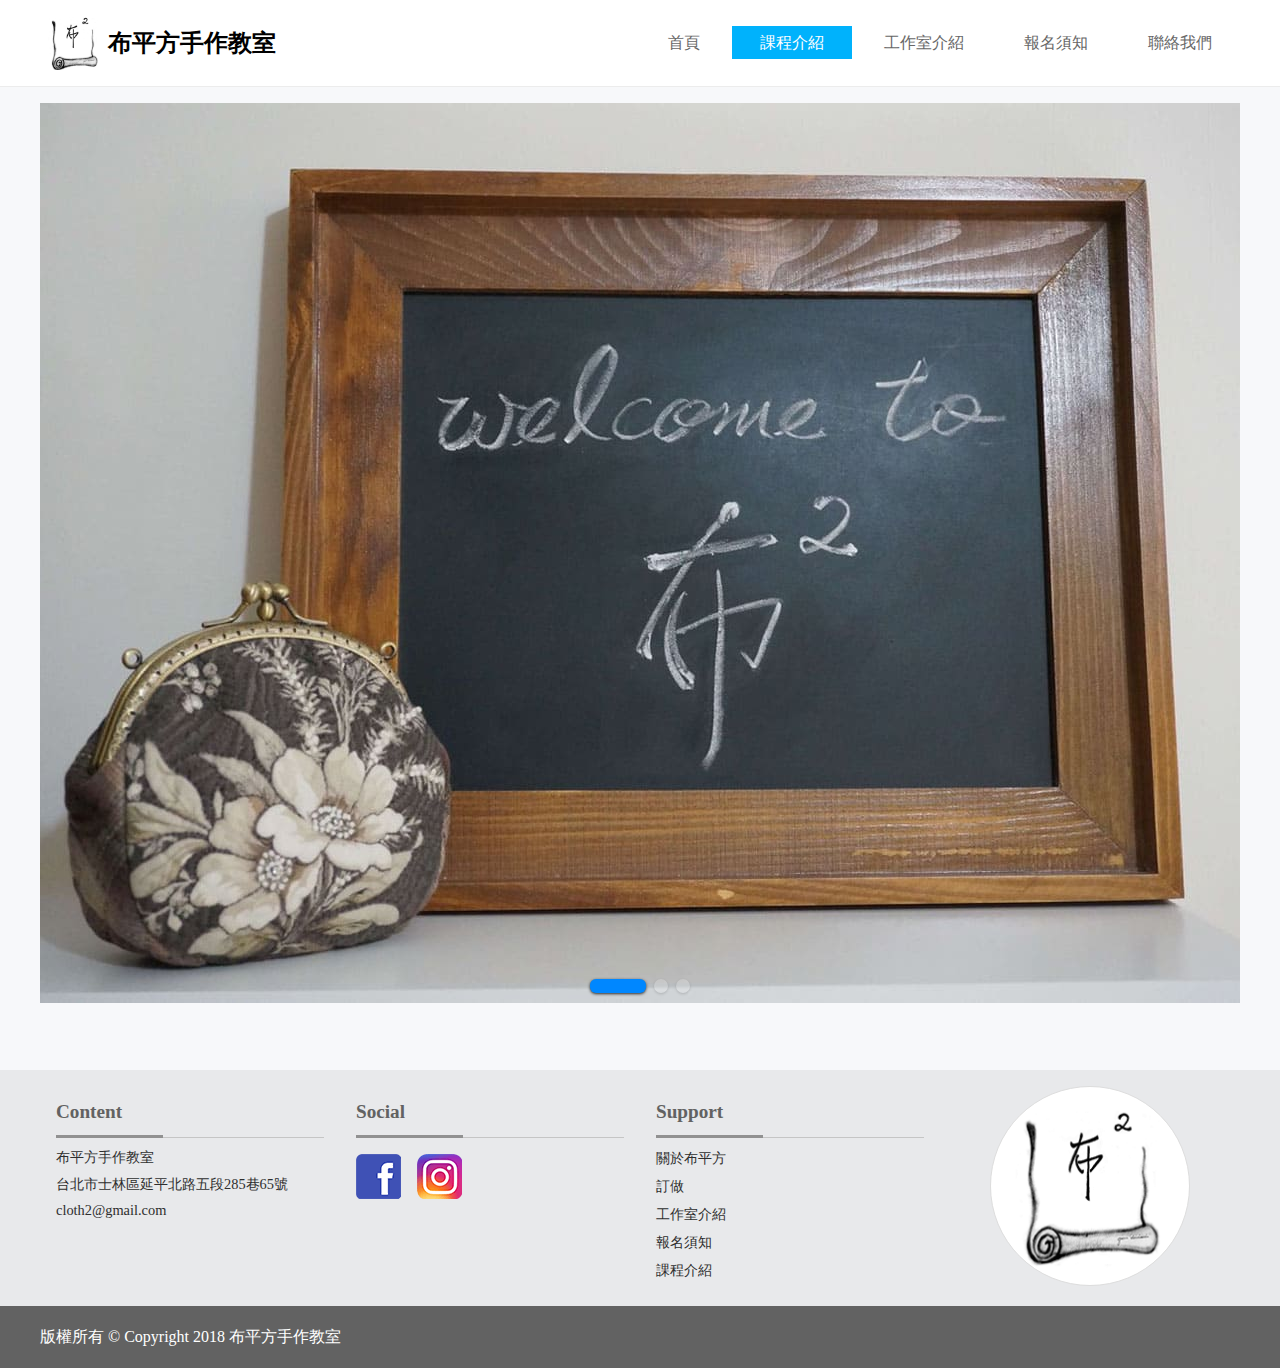
==== commit ef9fadc1: "123" ====
--- a/course.html
+++ b/course.html
@@ -75,63 +75,54 @@
 			</div>
 		</section>
 
-		<articel id="course-list-wrapper">
-			<!-- <h4 class="course-list-title">
-				<span>初級課程 - 兒童款</span>
-			</h4> -->
-            <!-- <div class="course-list-box junior">
-                <div class="course-list">
-                    <div class="course-list-img flex-20" style="background-image:url('./images//course-list/01.jpg');"></div>
-                    <div class="course-list-content">
-						<div class="title-box">
-							<h4>B001 親子洋裝-女孩款</h4>
-							<h5>俏麗的褲裙，穿脫方便，側邊口袋小巧可愛，裙擺條紋設計，更顯律動活潑。</h5>
+		<articel id="course-list-container">
+			<!-- <div class="course-list-wrapper">
+				<h4 class="course-list-title">
+					<span>初階課程 - 兒童款</span>
+				</h4>
+				<div id="course-list_0_0" class="course-list-box junior">
+					<div class="course-list">
+						<div class="course-list-img flex-20" style="background-image:url('./images/course-list/01.jpg');"></div>
+						<div class="course-list-content">
+							<div class="title-box">
+								<h4>親子洋裝-女孩款</h4>
+								<h5>日系小洋裝，春天柔和的色系，非常適合優雅的小蘿莉，裙擺，刺繡自由曲線，法國結粒繡，隨性而至</h5>
+							</div>
+							<div class="content-box">
+								<div class="teachs teach-focus">
+									<div class="title">教學重點</div>
+									<ul>
+										<li>基本袖接法</li><li>領口外滾</li><li>釦耳製作與固定</li><li>抽細褶</li><li>平針繡、法國結粒繡</li>
+									</ul>
+								</div>
+								<div class="teachs teach-notice">
+									<div class="title">注意事項</div>
+									<ul>
+										<li>需有車縫經驗, 請自備工具</li><li>可自行準備布料由學費中扣除</li><li>刺繡部分需帶回家完成</li>
+									</ul>
+								</div>
+								<div class="teachs teach-item">
+									<div class="title">作品尺寸：(單位公分)</div>
+									<div class="item-info">衣長 52.5, 胸圍 62, 肩寬 24.5, 袖長 23.5</div>
+								</div>
+							</div>
 						</div>
-						<div class="content-box">
-							<div class="teachs teach-focus">
-								<div class="title">教學重點</div>
-								<ul>
-									<li>基本袖</li>
-									<li>領口外滾</li>
-									<li>抽褶，釦耳製作</li>
-									<li>平針縫、結粒繡</li>
-									<li>基本袖</li>
-									<li>基本袖</li>
-								</ul>
-							</div>
-							<div class="teachs teach-notice">
-								<div class="title">注意事項</div>
-								<ul>
-									<li>需有車縫經驗, 請自備工具</li>
-									<li>可自行準備布料由學費中扣除</li>
-									<li>刺繡部分需帶回家完成</li>
-								</ul>
-							</div>
-							<div class="teachs teach-item">
-								<div class="title">作品尺寸：(單位公分)</div>
-								<div class="item-info">衣長 52.5, 胸圍 62, 肩寬 24.5, 袖長 23.5</div>
-							</div>
+						<div class="course-list-join">
+							<div class="course-list-diff">
+								<span class="title">難度</span>
+								<div class="stars">
+									<span class="star star-fill"></span><span class="star star-fill"></span><span class="star star-fill"></span><span class="star star-fill"></span><span class="star star-fill"></span>
+								</div>
+							</div>
+							<div class="course-list-price">
+								<span class="price">$ 1,860</span>
+								<span class="notice">(含學費、場地費、材料費)</span>
+							</div>
+							<a href="https://www.facebook.com/cloth2.tw/posts/152747955391949" class="btn btn-signup" target="_blank">我要報名</a>
+							<a class="courseList-join-rules text-right" href="javascript:;" target="_blank">(報名須知)</a>
 						</div>
-                    </div>
-                    <div class="course-list-join flex-20">
-                        <div class="course-list-diff">
-							<span class="title">難度</span>
-							<div class="stars">
-								<span class="star star-fill"></span>
-								<span class="star star-fill"></span>
-								<span class="star star-fill"></span>
-								<span class="star star-fill"></span>
-								<span class="star star-unfill"></span>
-							</div>
-						</div>
-                        <div class="course-list-price">
-							<span class="price">$1,860</span>
-							<span class="notice">(含學費、場地費、材料費)</span>
-                        </div>
-                        <a href="javascript:;" class="btn btn-signup">我要報名</a>
-                        <a class="courseList-join-rules text-right" href="javascript:;">(報名須知)</a>
-                    </div>
-                </div>
+					</div>
+				</div>
 			</div> -->
 
 		</articel>
@@ -173,357 +164,129 @@
     
 	<script src="js/app.js"></script>
 	<script>
-		let CourseTitle=['初階課程 - 兒童款','初階課程 - 大人款','初階課程 - 包款','進階課程 - 兒童款','進階課程 - 大人款','進階課程 - 包款','高階課程 – 大人款']
-		let CourseTitleStr=`
-		<h4 class="course-list-title">
-			<span>{title}</span>
-		</h4>`;
-		let CourseList=[
-			[
-				{
-					href:'https://www.facebook.com/cloth2.tw/posts/152747955391949',
-					image:'./images/course-list/01.jpg',
-					star:5,price:'$ 1,860',
-					level:'junior',
-					subtitle:'日系小洋裝，春天柔和的色系，非常適合優雅的小蘿莉，裙擺，刺繡自由曲線，法國結粒繡，隨性而至',
-					teachfocus:['基本袖接法','領口外滾','釦耳製作與固定','抽細褶','平針繡、法國結粒繡'],
-					notice:['需有車縫經驗, 請自備工具','可自行準備布料由學費中扣除','刺繡部分需帶回家完成'],
-					iteminfo:['衣長 52.5, 胸圍 62, 肩寬 24.5, 袖長 23.5'],
-					title:'親子洋裝-女孩款'
-				},
-				{
-					href:'https://www.facebook.com/cloth2.tw/posts/152727845393960',
-					image:'./images/course-list/02.jpg',
-					star:5,price:'$ 1,680',
-					level:'junior',
-					iteminfo:['衣長 36.5, 胸圍 75, 肩寬 27, 袖長 22'],
-					notice:['需有車縫經驗, 請自備工具','可自行準備布料由學費中扣除'],
-					teachfocus:['基本袖上法','領口外滾','釦耳加抽繩製作'],
-					subtitle:'純淨白色上衣是小女孩必備的單品，脇邊抽繩設計展現不同的穿衣風格。',
-					title:'抽繩上衣'
-				},
-				{
-					href:'https://www.facebook.com/cloth2.tw/posts/164817987518279',
-					image:'./images/course-list/03.jpg',
-					star:5,price:'$ 1,680',
-					level:'junior',
-					iteminfo:['適合身高約90cm,褲長 26.5,腰頭 45 可拉至 63'],
-					notice:['需有車縫經驗, 請自備工具','可自行準備布料由學費中扣除'],
-					teachfocus:['褲襠接合與壓線','貼口袋滾邊','本布帶製作','下擺三捲車縫','鬆緊帶, 腰頭上法'],
-					subtitle:'俏麗的褲裙，穿脫方便側邊口袋小巧可愛，裙擺條紋設計，更顯律動活潑。',
-					title:'親子褲裙-女孩款'
-				},
-				{
-					href:'https://www.facebook.com/cloth2.tw/posts/152745808725497',
-					image:'./images/course-list/04.jpg',
-					star:5,price:'$ 1,680',
-					level:'junior',
-					iteminfo:['褲長 44.5(無反折), 臀圍 73, 腰圍 45可拉至64'],
-					notice:['需有車縫經驗, 請自備工具','可自行準備布料由學費中扣除'],
-					teachfocus:['脇口袋、貼口袋製作','腰頭、鬆緊帶上法',],
-					subtitle:'男孩女孩都適合的長褲，稍寬鬆剪裁，可搭配休閒風造型',
-					title:'點點長褲'
-				},
-				{
-					href:'https://www.facebook.com/cloth2.tw/posts/154096988590379',
-					image:'./images/course-list/05.jpg',
-					star:5,price:'$ 1,680',
-					level:'junior',
-					iteminfo:['褲長 27, 腰圍 45~65, 臀圍 84, 褲口36'],
-					notice:['需有車縫經驗, 請自備工具','可自行準備布料由學費中扣除'],
-					teachfocus:['貼口袋整燙','抽細摺','腰帶鬆緊帶上法'],
-					subtitle:'澎澎的褲型，非常可愛、背後的貼口袋，是設計的重點、身高90公分的小男生小女生都可以喔～',
-					title:'短褲'},
-
-				{
-					href:'https://www.facebook.com/cloth2.tw/posts/155173125149432',
-					image:'./images/course-list/06.jpg',
-					star:5,price:'$ 1,980',
-					level:'junior',
-					iteminfo:['適合四歲到五歲，身高約110的女孩，裙長 38.5 (含腰頭) 腰圍 52'],
-					notice:['需有車縫經驗, 請自備工具','可自行準備布料由學費中扣除'],
-					teachfocus:['表裡車光','細摺分配','上腰帶、鬆緊帶'],
-					subtitle:'夢幻的澎澎圓裙，是媽媽寶貝們的最愛～可以是短裙，也可以是長裙～不受身高年齡限制～',
-					title:'澎澎圓裙'
-				},
-				{
-					href:'https://www.facebook.com/cloth2.tw/posts/159890031344408',
-					image:'./images/course-list/07.jpg',
-					star:5,price:'$ 1,880',
-					level:'junior',
-					iteminfo:['衣長 55.5 胸圍 66'],
-					notice:['需有車縫經驗, 請自備工具','可自行準備布料由學費中扣除'],
-					teachfocus:['領口外滾、袖口內滾','荷葉袖手摺三捲車縫','細摺分配','布邊拷克'],
-					subtitle:'澎澎的荷葉袖洋裝，可當洋裝也可當上衣，不受年齡身高限制，背後的簍空綁帶，可愛又有型～細緻的布底為質感加分。',
-					title:'荷葉袖洋裝'
+
+		let url="https://www.easy-mock.com/mock/5ae3d256a223347f360565ac/course_demo/index";
+		$.ajax({
+			url:url,
+			method:'get',
+			dataType:'json',
+			success:function(data){
+				var _data=data.data;
+				let CourseArr=[];
+				let CourseTitle=_data.courseTitle;
+				let CourseList=_data.courseList;
+
+				let CourseHTML='';
+				let CourseWrapper=`<div className="course-list-wrapper">{course_content}</div>`;
+				let CourseTitleStr=`<h4 class="course-list-title"><span>{typetitle}</span></h4>`;
+				let CourseStr=`
+					<div id="course-list_{id}" class="course-list-box {level}">
+						<div class="course-list">
+							<div class="course-list-img flex-20" style="background-image:url('{image}');"></div>
+							<div class="course-list-content">
+								<div class="title-box">
+									<h4>{title}</h4>
+									<h5>{subtitle}</h5>
+								</div>
+								<div class="content-box">
+									<div class="teachs teach-focus">
+										<div class="title">教學重點</div>
+										<ul>
+											{teachfocus}
+										</ul>
+									</div>
+									<div class="teachs teach-notice">
+										<div class="title">注意事項</div>
+										<ul>
+											{notice}
+										</ul>
+									</div>
+									<div class="teachs teach-item">
+										<div class="title">作品尺寸：(單位公分)</div>
+										{iteminfo}
+									</div>
+								</div>
+							</div>
+							<div class="course-list-join">
+								<div class="course-list-diff">
+									<span class="title">難度</span>
+									<div class="stars">
+										{star}
+									</div>
+								</div>
+								<div class="course-list-price">
+									<span class="price">{price}</span>
+									<span class="notice">(含學費、場地費、材料費)</span>
+								</div>
+								<a href="{href}" class="btn btn-signup" target="_blank">我要報名</a>
+								<a class="courseList-join-rules text-right" href="javascript:;" target="_blank">(報名須知)</a>
+							</div>
+						</div>
+					</div>
+				`;
+				let CourseAll='';
+				let teachfocusHTML='';
+				let noticeHTML='';
+				let iteminfoHTML='';
+				let starHTML='';
+				CourseTitle.forEach((item)=>{
+					CourseArr[item]=[];
+				})
+				for(var i=0;i<CourseList.length;i++){
+					CourseArr[CourseList[i].type].push(CourseList[i])	
 				}
-			],
-
-			[
-				{
-					href:'https://www.facebook.com/cloth2.tw/posts/157624288237649',
-					image:'./images/course-list/08.jpg',star:5,price:'$ 2,180',level:'junior',
-					iteminfo:['衣長 82 胸圍 101.5 肩寬 40 袖長 41'],
-					notice:['適合初學者','請自備工具','可自備布料，費用由學費中扣除'],
-					teachfocus:['布邊拷克','領口袖口外滾','基本袖上法','下擺三折車光'],
-					subtitle:'寬版上衣，不分年齡與身形、剛剛好的長度，正適合這多變的天氣、一天就可輕鬆完成的入門款',title:'寬版上衣'},
-				{
-					href:'https://www.facebook.com/cloth2.tw/posts/150626152270796',
-					image:'./images/course-list/09.jpg',star:5,price:'$ 2,580',level:'junior',
-					iteminfo:['M 號：衣長 107 胸圍 98 腰圍 94 臀圍 104 袖長 44.5','L 號：衣長 107 胸圍 103 腰圍 101.5 臀圍 113.5 袖長 44.5'],
-					notice:['需有車縫經驗, 請自備工具','可自行準備布料由學費中扣除'],
-					teachfocus:['公主線剪接','上袖技巧','門襟開釦洞'],
-					subtitle:'稍有腰身的連身裙，前門襟開釦設計，穿脫方便，舒適透氣，微微的自然皺是麻布的特性，夏天單穿，清爽宜人，春秋可內搭貼身褲，隨性穿搭都有型',title:'親子洋裝-媽媽款'},
-				{
-					href:'https://www.facebook.com/cloth2.tw/posts/150627745603970',
-					image:'./images/course-list/10.jpg',star:5,price:'$ 2,480',level:'junior',
-					iteminfo:['M 號：衣長 58, 肩寬 38.5, 胸圍 98, 袖長 48.5','L 號：衣長 58, 肩寬 40, 胸圍 104.5, 袖長 48.5'],
-					notice:['需有車縫經驗, 請自備工具','可自行準備布料由學費中扣除'],
-					teachfocus:['袖襱胸褶','袖口衣身下擺三折光','布邊拷克','上袖子'],
-					subtitle:'舒適透氣的棉麻布，細緻的提花，溫潤的色澤，優雅服貼的船型領口，傘狀的衣身長至臀圍，可修飾身形。袖口稍寬的小喇叭袖，正適合這微微涼的天氣。',title:'提花上衣'},
-				{
-					href:'https://www.facebook.com/cloth2.tw/posts/150628195603925',
-					image:'./images/course-list/11.jpg',star:5,price:'$ 3,180',level:'junior',
-					iteminfo:['Free size'],
-					notice:['老師會將雪紡紗下擺車好','需有車縫經驗, 請自備工具','可自行準備布料由學費中扣除'],
-					teachfocus:['連帽車法，拷克','雪紡紗三捲車縫','打線鏈'],
-					subtitle:'一直廣受好評的披風，簡單易學，質料輕柔保暖，是秋冬必備的單品。',title:'連帽披風'},
-				{
-					href:'https://www.facebook.com/cloth2.tw/posts/154640651869346',
-					image:'./images/course-list/12.jpg',star:5,price:'$ 2,080',level:'junior',
-					iteminfo:['M 號：褲長84 腰圍71~92.5 臀圍101','L 號： 褲長84 腰圍76~97.5 臀圍106.5','XL號：褲長84 腰圍79~103 臀圍112'],
-					notice:['需有車縫經驗, 請自備工具','可自行準備布料由學費中扣除'],
-					teachfocus:['斜口袋製作','褲檔接合與壓線','布邊拷克','穿鬆緊帶'],
-					subtitle:'帶有麻料的挺度，又有天絲的手感與垂度，剛剛好的長度，是我的最愛～',title:'九分褲'},
-				{
-					href:'https://www.facebook.com/cloth2.tw/posts/154637318536346',
-					image:'./images/course-list/13.jpg',star:5,price:'$ 2,480',level:'junior',
-					iteminfo:['M 號：褲長96.5 腰圍76 臀圍101.5','L 號：褲長101.5 腰圍96.5 臀圍107','XL號：褲長101.5 腰圍101.5 臀圍112'],
-					notice:['需有車縫經驗, 請自備工具','可自行準備布料由學費中扣除'],
-					teachfocus:['斜口袋製作','褲檔對條紋','布邊拷克','穿鬆緊帶'],
-					subtitle:'輕柔舒服的棉麻布，顯瘦直筒的線條，前腰合身，後腰鬆緊帶設計。',title:'日系條紋直筒褲'},
-				{
-					href:'https://www.facebook.com/cloth2.tw/posts/164812220852189',
-					image:'./images/course-list/14.jpg',star:5,price:'$ 1,780',level:'junior',
-					iteminfo:['M 號：裙長 44.5 腰圍可拉至 92.5','L 號：裙長 47 腰圍可拉至 99'],
-					notice:['裙長如要加長須先說明尺寸','自備工具'],
-					teachfocus:['拷克','弧形下擺的整燙','細褶的分配','鬆緊帶上法'],
-					subtitle:'媽咪和寶貝一起穿上親子裝，一定是最美的焦點',title:'親子褲裙-媽媽款'},
-				{
-					href:'https://www.facebook.com/cloth2.tw/posts/166370764029668',
-					image:'./images/course-list/15.jpg',star:5,price:'$ 1,960',level:'junior',
-					iteminfo:['衣長 69 胸圍 122 袖長 42'],
-					notice:['非常適合初學者','自備工具'],
-					teachfocus:['布邊拷克','弧形下擺的整燙與車法','領口外滾','袖口三折車光'],
-					subtitle:'第一次用這麼簡單的線條來表現一件衣服。一直認為衣服要有個性、風格，所以會有很多的特技與花樣。摸著布料對看了一個禮拜，如何才能做出好看好穿又好做的衣服。完成了三好衣，覺得很開心，三片版型也能穿得很有型。雖然簡單，但仍然保有 Grace 的精神與態度。棉麻條紋布舒適透氣，衣長的設計，既能蓋住小腹，又能遮蓋日益壯大的臀部，更沒有身形尺寸的限制',title:'條紋寬版上衣'}
-			],
-
-			[
-				{
-					href:'https://www.facebook.com/cloth2.tw/posts/145810509419027',image:'./images/course-list/16.jpg',star:5,price:'$ 1,680',level:'junior',
-					iteminfo:['高 35cm (含提把) 寬 22cm'],
-					notice:['全直線車縫，同學請自備線剪、拆線器、手縫針、珠針、擦擦筆 ⋯⋯ 等縫紉工具。'],
-					teachfocus:['專為初學者設計的課程，由整布、版型、排版、剪裁要點，到認識縫紉機及工具，最後親手完成束口包提回家 ^^'],
-					subtitle:'雅緻小巧的束口包，百搭的色調、輕鬆、自在，內裝 4 個貼口袋，可以收納小物，袋口收放自如，逛街、郊遊，都適宜',title:'亞麻束口提包'},
-				{
-					href:'https://www.facebook.com/cloth2.tw/posts/154942721839139',image:'./images/course-list/17.jpg',star:5,price:'$ 2,180',level:'junior',
-					iteminfo:['袋高 25 底寬 20 提把高 14.5'],
-					notice:['需有車縫經驗, 請自備工具','可自行準備布料由學費中扣除'],
-					teachfocus:['內裡鬆緊帶計算方式與車法','表裡車光','五金與皮革的運用'],
-					subtitle:'拎著春之舞～舞春風～',title:'春之舞圓筒提包'},
-				{
-					href:'https://www.facebook.com/cloth2.tw/posts/159662868033791',image:'./images/course-list/18.jpg',star:5,price:'$ 1,480',level:'junior',
-					iteminfo:['高 20 底寬 22 厚度 8 提把高 11'],
-					notice:['如需加購材料包，每份800元','可自行準備布料由學費中扣除'],
-					teachfocus:['表裡車光','貼口袋，提把製作'],
-					subtitle:'手作可以很簡單，只要心想，包就成了～托特包是袋物的基礎，因為簡單，所以重視細節。選用最調和的大地色系，天然亞麻，搭配粉綠布花，有挺度的防水裡布。布平方為你提供一個溫馨舒適的手作環境，只要帶著愉快的心情，便可輕鬆完成。',title:'輕手作：托特包'},
-				{
-					href:'https://www.facebook.com/cloth2.tw/posts/161841401149271',image:'./images/course-list/19.jpg',star:5,price:'$ 1,860',level:'junior',
-					iteminfo:['袋高 22 底寬 11 調整型背帶'],
-					notice:['請自備工具'],
-					teachfocus:['袋蓋荷葉抽細褶','表裡車光','包釦製作','背帶製作與穿法'],
-					subtitle:'小巧可愛的後背包，全棉無襯不變形，耐髒好清洗～自己的東西自己背，媽媽變得好輕鬆 ^^，去掉荷葉邊，小男孩也可以背喔！',title:'兒童後背包'}
-			],
-
-			[
-				{
-					href:'https://www.facebook.com/cloth2.tw/posts/152751208724957',image:'./images/course-list/20.jpg',star:5,price:'$ 1,880',level:'high',
-					iteminfo:['衣長 78, 腰圍 60~80'],
-					notice:['需有車縫經驗, 請自備工具','可自行準備布料由學費中扣除'],
-					teachfocus:['蕾絲接法','抽細摺、穿鬆緊帶','開釦洞'],
-					subtitle:'是圍裙也是吊帶裙，後腰鬆緊帶 + 調整型肩帶，穿脫方便，裙片布花加蕾絲，既可愛又俏皮',title:'親子圍裙-女孩款'},
-				{
-					href:'https://www.facebook.com/cloth2.tw/posts/152724038727674',image:'./images/course-list/21.jpg',star:5,price:'$ 1,920',level:'high',
-					iteminfo:['S 號：衣長 50.5, 胸圍 67, 肩寬 24','M 號：衣長 62, 胸圍 72, 肩寬 25','L 號：衣長 71, 胸圍 77, 肩寬 26.5'],
-					notice:['需有車縫經驗, 請自備工具','可自行準備布料由學費中扣除'],
-					teachfocus:['領口袖口滾邊','釦環製作','抽細褶'],
-					subtitle:'有裡布的背心裙，可內搭襯衫或罩衫，精緻的工法與緞帶，氣質滿分。',title:'花漾背心裙'},
-				{
-					href:'https://www.facebook.com/cloth2.tw/posts/158564311476980',image:'./images/course-list/22.jpg',star:5,price:'$ 1,680',level:'high',
-					iteminfo:['適合 90-100 公分','衣長 37.5 胸寬 66 肩寬 26 袖長 9'],
-					notice:['需有車縫經驗, 請自備工具','可自行準備布料由學費中扣除'],
-					teachfocus:['有領台的小圓領','布邊拷克','開釦洞','領結製作'],
-					subtitle:'小巧可愛的圓領襯衫，打開釦子可當小外套，搭配領結、長褲，就是優雅的小紳士。',title:'小圓領襯衫'},
-				{
-					href:'https://www.facebook.com/cloth2.tw/posts/155678721765539',image:'./images/course-list/23.jpg',star:5,price:'$ 2,280',level:'high',
-					iteminfo:['圍兜 * 1、帽子 * 1、手套1對','禮盒紙絲、蕾絲花大小各3'],
-					notice:['需有車縫經驗, 請自備工具','可自行準備布料由學費中扣除'],
-					teachfocus:['雙層包光','蕾絲的收邊與細摺分配','圍兜 U 形領口滾邊'],
-					subtitle:'純白潔淨，細柔的埃及棉，精緻的蕾絲與工法， 親手做的彌月禮盒。值得您珍藏～',title:'法式彌月禮盒'}
-			],
-
-			[
-				{
-					href:'https://www.facebook.com/cloth2.tw/posts/150626802270731',image:'./images/course-list/24.jpg',star:5,price:'$ 2,080',level:'high',
-					iteminfo:['衣長 101'],
-					notice:['需有車縫經驗, 請自備工具','可自行準備布料由學費中扣除'],
-					teachfocus:['隱形釦洞開法','盒摺倒向','下擺包光處理'],
-					subtitle:'有腰身的圍裙，腰帶可隨意調整，不受身形限制、裙片採低腰盒摺設計，背後肩帶交叉方式、跳脫圍裙的刻板印象，大大的口袋兼具裝飾與實用性、是一件可以穿出門的圍裙',title:'親子圍裙 媽媽款'},
-				{
-					href:'https://www.facebook.com/cloth2.tw/posts/150627458937332',image:'./images/course-list/25.jpg',star:5,price:'$ 2,480',level:'high',
-					iteminfo:['M 號：衣長 103.5, 胸圍 94, 腰圍 89, 臀圍 101','L 號：衣長 103.5, 胸圍 100.5, 腰圍 95.5, 臀圍 107.5'],
-					notice:['需有車縫經驗, 請自備工具','可自行準備布料由學費中扣除'],
-					teachfocus:['隱形拉鍊上法','袖口領口內滾、拷克'],
-					subtitle:'四季皆宜的背心洋裝，雙層棉紗，親膚透氣。',title:'學院風吊帶褲'},
-				{
-					href:'https://www.facebook.com/cloth2.tw/posts/150628545603890',image:'./images/course-list/26.jpg',star:5,price:'$ 2,080',level:'high',
-					iteminfo:['M 號：衣長 103.5, 胸圍 94, 腰圍 89, 臀圍 101','L 號：衣長 103.5, 胸圍 100.5, 腰圍 95.5, 臀圍 107.5'],
-					notice:['需有車縫經驗, 請自備工具','可自行準備布料由學費中扣除'],
-					teachfocus:['隱形拉鍊上法','袖口領口內滾、拷克'],
-					subtitle:'四季皆宜的背心洋裝，雙層棉紗，親膚透氣。',title:'星空藍背心洋裝'},
-				{
-					href:'https://www.facebook.com/cloth2.tw/posts/155670811766330',image:'./images/course-list/27.jpg',star:5,price:'$ 1,980',level:'high',
-					iteminfo:['M 號：衣長 91.5(含肩帶) 胸圍 101.5','L 號：衣長 91.5(含肩帶) 胸圍 108'],
-					notice:['需有車縫經驗, 請自備工具','可自行準備布料由學費中扣除'],
-					teachfocus:['領口肩帶外滾','脇邊拷克','下擺三捲車縫'],
-					subtitle:'青春無敵的吊帶洋裝，內搭棉 T、上班休閒都適宜 ～',title:'吊帶洋裝'},
-				{
-					href:'https://www.facebook.com/cloth2.tw/posts/155685341764877',image:'./images/course-list/28.jpg',star:5,price:'$ 2,080',level:'high',
-					iteminfo:['M 號：褲長 78.5 腰圍 76~90 臀圍 98','L 號：褲長 81 腰圍 84~98 臀圍 105.5'],
-					notice:['需有車縫經驗, 請自備工具','可自行準備布料由學費中扣除'],
-					teachfocus:['脇口袋、貼口袋製作與整燙','腰頭鬆緊帶','褲口抽細摺','拷克'],
-					subtitle:'黑與白的條紋，前褲身合腰，後身為鬆緊帶，無拉鏈門襟設計，既能修飾腰身，又穿脫方便，條紋交錯的口袋，活潑又有變化。下擺收口，微露腳踝，清爽利落。',title:'休閒條紋褲'}
-			],
-
-			[{
-				href:'https://www.facebook.com/cloth2.tw/posts/155694888430589',
-				image:'./images/course-list/29.jpg',star:5,price:'$ 3,080',level:'high',
-				iteminfo:['高 21.5 底寬 16*29 背帶 60'],notice:['老師會將3個拉鍊頭的皮革先行手縫','上課時其它皮革皆用鉚釘固定','需有車縫經驗, 請自備工具'],
-				teachfocus:['碼裝拉鍊的上法','袋身表裏車光','五金與皮革的應用'],subtitle:'表、裡防水布，柔軟好車縫，舒適寬版的皮革棉織帶，可肩背及腰，選用閃閃發亮的合金配件，亮度持久不生鏽，手作皮革提把，時尚又有型！',title:'時尚兩用包'}],
-
-			[
-				{
-					href:'https://www.facebook.com/cloth2.tw/posts/146136492719762',
-					image:'./images/course-list/30.jpg',star:5,price:'$ 4,280',level:'high-order',
-					iteminfo:['衣長 108 後中量, 胸圍 109, 袖長58.5, 袖口30.5'],
-					notice:['同學可改用自己喜歡的布','此款風衣需有車縫衣服經驗','請自備縫紉工具','釦洞為鳳眼 (自行處理)'],teachfocus:['表裡車光','有領台的上領片','立式口袋的開法','風衣裝飾線的壓法'],subtitle:'風衣永遠是首選單品，永不過時，雙排釦 翻領 風衣外套，拉克蘭袖設計，無身型限制。表裡全棉，保暖機能性佳。依綁帶方式，穿出多變的風情。',title:'韓系長版風衣'},
-				{
-					href:'https://www.facebook.com/cloth2.tw/posts/150623305604414',
-					image:'./images/course-list/31.jpg',star:5,price:'$ 4,280',level:'high-order',
-					iteminfo:['M 號：肩寬 39 胸圍 100.5 袖長 58.5 袖口 23 衣長 103 腰圍 89.5 臀圍 101.5。','L 號：肩寬 40.5 胸圍 105.5 袖長 58.5 袖口 25 衣長 103 腰圍 94.5 臀圍 106.5'],
-					notice:['需有車縫經驗, 請自備工具','可自行準備布料由學費中扣除'],teachfocus:['襯衫領','弧形袋蓋 + 貼式口袋','公主線剪接','上袖 + 袖口布','拷克','開釦洞'],
-					subtitle:'這是一堂兩日的布作進階課，專為學習技術而設計的課程。舉凡襯衫領、弧形胸口袋、袋蓋、貼式口袋、肩線牽條、袖口布、公主線剪接，門襟下擺處理，上領子，縫份倒向與裝飾線、袖山細摺分配、袖襱滾邊與開釦洞......等',title:'襯衫領外套'},
-				{
-					href:'https://www.facebook.com/cloth2.tw/posts/150624268937651',
-					image:'./images/course-list/32.jpg',star:5,price:'$ 3,980',level:'high-order',
-					iteminfo:['M 號：肩寬 40 胸圍 101.5 袖長 58 衣長 64.5。','L 號：肩寬 41.5 胸圍 108 袖長 58 衣長 64.5'],
-					notice:['需有車縫經驗, 請自備工具',' 因時間關係，老師會先完成裡布 (簡單部分)','較有技術的表布則由學生完成','可自行準備布料由學費中扣除'],teachfocus:['表裡布縫份拷克','立領的製作與上法','釦耳、包釦的製作','袖口貼邊、袖子上法、袖襱滾邊','各部位壓線','打線鏈'],
-					subtitle:'短版小外套，一件有內裡的進階手作服，以技術為本位，教授簡單外套的拼接概念，利用壓線的立體感，設計出個人獨特的手作衣',title:'立領小外套'}
-			],
-		];
-		let CourseHTML='';
-		let CourseStr=`
-		<div id="course-list_{id}" class="course-list-box {level}">
-			<div class="course-list">
-				<div class="course-list-img flex-20" style="background-image:url('{image}');"></div>
-				<div class="course-list-content">
-					<div class="title-box">
-						<h4>{title}</h4>
-						<h5>{subtitle}</h5>
-					</div>
-					<div class="content-box">
-						<div class="teachs teach-focus">
-							<div class="title">教學重點</div>
-							<ul>
-								{teachfocus}
-							</ul>
-						</div>
-						<div class="teachs teach-notice">
-							<div class="title">注意事項</div>
-							<ul>
-								{notice}
-							</ul>
-						</div>
-						<div class="teachs teach-item">
-							<div class="title">作品尺寸：(單位公分)</div>
-							{iteminfo}
-						</div>
-					</div>
-				</div>
-				<div class="course-list-join">
-					<div class="course-list-diff">
-						<span class="title">難度</span>
-						<div class="stars">
-							{star}
-						</div>
-					</div>
-					<div class="course-list-price">
-						<span class="price">{price}</span>
-						<span class="notice">(含學費、場地費、材料費)</span>
-					</div>
-					<a href="{href}" class="btn btn-signup" target="_blank">我要報名</a>
-					<a class="courseList-join-rules text-right" href="javascript:;" target="_blank">(報名須知)</a>
-				</div>
-			</div>
-		</div>
-		`;
-		let CourseTitleHTML='';
-		let CourseAll='';
-		let teachfocusHTML='';
-		let noticeHTML='';
-		let iteminfoHTML='';
-		let starHTML='';
-		for(var i=0;i<CourseTitle.length;i++){
-			CourseHTML='';
-			CourseTitleHTML=CourseTitleStr.replace('{title}',CourseTitle[i])
-			for(var j=0;j<CourseList[i].length;j++){
-				teachfocusHTML='';
-				noticeHTML='';
-				iteminfoHTML='';
-				starHTML='';
-				CourseList[i][j].notice.forEach((item)=>{
-					noticeHTML+=`<li>${item}</li>`;
-				})
-				CourseList[i][j].teachfocus.forEach((item)=>{
-					teachfocusHTML+=`<li>${item}</li>`;
-				})
-				CourseList[i][j].iteminfo.forEach((item)=>{
-					iteminfoHTML+=`<div class="item-info">${item}</div>`;
-				})
-				for(var l=0;l<CourseList[i][j].star;l++){
-					starHTML+=`<span class="star star-fill"></span>`;
+
+				for(var key in CourseArr){
+					CourseHTML='';
+					CourseAll='';
+					CourseHTML+=CourseTitleStr.replace('{typetitle}',key);
+					for(var i=0;i<CourseArr[key].length;i++){
+						teachfocusHTML='';
+						noticeHTML='';
+						iteminfoHTML='';
+						starHTML='';
+						CourseArr[key][i].notice.forEach((item)=>{
+							noticeHTML+=`<li>${item}</li>`;
+						})
+						CourseArr[key][i].teachfocus.forEach((item)=>{
+							teachfocusHTML+=`<li>${item}</li>`;
+						})
+						CourseArr[key][i].iteminfo.forEach((item)=>{
+							iteminfoHTML+=`<div class="item-info">${item}</div>`;
+						})
+						for(var l=0;l<CourseArr[key][i].star;l++){
+							starHTML+=`<span class="star star-fill"></span>`;
+						}
+						for(var k=0;k<(5-CourseArr[key][i].star);k++){
+							starHTML+=`<span class="star star-unfill"></span>`
+						}
+						CourseHTML+=CourseStr.replace('{href}',CourseArr[key][i].href)
+												.replace('{image}',CourseArr[key][i].image)
+												.replace('{title}',CourseArr[key][i].title)
+												.replace('{typetitle}',CourseArr[key][i].type)
+												.replace('{type}',CourseArr[key][i].type)
+												.replace('{level}',CourseArr[key][i].level)
+												.replace('{price}',CourseArr[key][i].price)
+												.replace('{id}',i)
+
+												.replace('{subtitle}',CourseArr[key][i].subtitle)
+												.replace('{teachfocus}',teachfocusHTML)
+												.replace('{notice}',noticeHTML)
+												.replace('{iteminfo}',iteminfoHTML)
+												.replace('{star}',starHTML)
+					}
+					CourseAll=CourseWrapper.replace('{course_content}',CourseHTML);
+					$('#course-list-container').append(CourseAll)
 				}
-				for(var k=0;k<(5-CourseList[i][j].star);k++){
-					starHTML+=`<span class="star star-unfill"></span>`
-				}
-				CourseHTML+=CourseStr.replace('{href}',CourseList[i][j].href)
-										.replace('{image}',CourseList[i][j].image)
-										.replace('{title}',CourseList[i][j].title)
-										.replace('{type}',CourseList[i][j].type)
-										.replace('{level}',CourseList[i][j].level)
-										.replace('{price}',CourseList[i][j].price)
-										.replace('{id}',`${[i]}_${[j]}`)
-
-										.replace('{subtitle}',CourseList[i][j].subtitle)
-										.replace('{teachfocus}',teachfocusHTML)
-										.replace('{notice}',noticeHTML)
-										.replace('{iteminfo}',iteminfoHTML)
-										.replace('{star}',starHTML)
+			},
+			error:function(error){
+				console.log(error)
 			}
-			CourseAll=CourseTitleHTML+CourseHTML;
-			$('#course-list-wrapper').append(CourseAll)		
-		}
-		
+		})
+
+
+
+
 		$('.nav-toggle').on('click',function(){
 			$('.navbar').toggleClass('toggle');
 		})
--- a/css/index.css
+++ b/css/index.css
@@ -411,23 +411,32 @@
         -webkit-transform: translate(-50%, -50%);
                 transform: translate(-50%, -50%); }
 
-#course-list-wrapper {
+#course-list-container {
   width: 1200px;
   margin: 0 auto;
   display: block;
   margin-bottom: 3rem; }
-  #course-list-wrapper .course-list-title {
+  #course-list-container .course-list-wrapper {
+    width: 100%;
+    display: -webkit-box;
+    display: -ms-flexbox;
+    display: flex;
+    -ms-flex-wrap: wrap;
+        flex-wrap: wrap; }
+  #course-list-container .course-list-title {
     width: 100%;
     margin-top: .5rem;
-    margin-bottom: .5rem; }
-    #course-list-wrapper .course-list-title span {
+    margin-bottom: .5rem;
+    -ms-flex-preferred-size: 100%;
+        flex-basis: 100%; }
+    #course-list-container .course-list-title span {
       padding: .75rem 1.5rem;
       color: #c7518c;
       border: 1px solid #c7518c;
       display: inline-block;
       font-weight: bold;
       margin-left: 1.5625rem; }
-  #course-list-wrapper .course-list-box {
+  #course-list-container .course-list-box {
     width: 1150px;
     background-color: #fff;
     margin: 0 auto;
@@ -439,7 +448,7 @@
     display: -webkit-box;
     display: -ms-flexbox;
     display: flex; }
-    #course-list-wrapper .course-list-box.junior:before {
+    #course-list-container .course-list-box.junior:before {
       content: '初級';
       position: absolute;
       top: 12px;
@@ -450,7 +459,7 @@
       padding: .25rem .5rem;
       text-align: center;
       font-size: .8rem; }
-    #course-list-wrapper .course-list-box.high:before {
+    #course-list-container .course-list-box.high:before {
       content: '進階';
       position: absolute;
       top: 12px;
@@ -461,7 +470,7 @@
       padding: .25rem .5rem;
       text-align: center;
       font-size: .8rem; }
-    #course-list-wrapper .course-list-box.high-order:before {
+    #course-list-container .course-list-box.high-order:before {
       content: '高級';
       position: absolute;
       top: 12px;
@@ -472,7 +481,7 @@
       padding: .25rem .5rem;
       text-align: center;
       font-size: .8rem; }
-    #course-list-wrapper .course-list-box .course-list {
+    #course-list-container .course-list-box .course-list {
       background-color: #f9f9f9;
       height: 100%;
       display: -webkit-box;
@@ -481,27 +490,27 @@
       -webkit-box-flex: 1;
           -ms-flex: 1 auto;
               flex: 1 auto; }
-      #course-list-wrapper .course-list-box .course-list .course-list-img {
+      #course-list-container .course-list-box .course-list .course-list-img {
         background-position: center 40%;
         background-repeat: no-repeat;
         background-size: cover; }
-      #course-list-wrapper .course-list-box .course-list .course-list-content {
+      #course-list-container .course-list-box .course-list .course-list-content {
         -webkit-box-flex: 1;
             -ms-flex: 1;
                 flex: 1;
         padding: 0 1rem; }
-        #course-list-wrapper .course-list-box .course-list .course-list-content .title-box {
+        #course-list-container .course-list-box .course-list .course-list-content .title-box {
           border-bottom: 2px solid #00A0E9;
           padding: .5rem; }
-          #course-list-wrapper .course-list-box .course-list .course-list-content .title-box h4 {
+          #course-list-container .course-list-box .course-list .course-list-content .title-box h4 {
             font-size: 1.5rem;
             font-weight: bold;
             color: #4b4b4b;
             margin-bottom: .25rem; }
-          #course-list-wrapper .course-list-box .course-list .course-list-content .title-box h5 {
+          #course-list-container .course-list-box .course-list .course-list-content .title-box h5 {
             font-size: .8rem;
             color: #3e3e3e; }
-        #course-list-wrapper .course-list-box .course-list .course-list-content .content-box {
+        #course-list-container .course-list-box .course-list .course-list-content .content-box {
           display: -webkit-box;
           display: -ms-flexbox;
           display: flex;
@@ -509,24 +518,24 @@
           -webkit-box-direction: normal;
               -ms-flex-direction: row;
                   flex-direction: row; }
-          #course-list-wrapper .course-list-box .course-list .course-list-content .content-box .teachs {
+          #course-list-container .course-list-box .course-list .course-list-content .content-box .teachs {
             -ms-flex-preferred-size: 33.33333%;
                 flex-basis: 33.33333%;
             padding: .5rem; }
-            #course-list-wrapper .course-list-box .course-list .course-list-content .content-box .teachs .title {
+            #course-list-container .course-list-box .course-list .course-list-content .content-box .teachs .title {
               color: #313131;
               font-weight: bold;
               margin-bottom: .5rem; }
-            #course-list-wrapper .course-list-box .course-list .course-list-content .content-box .teachs .item-info {
+            #course-list-container .course-list-box .course-list .course-list-content .content-box .teachs .item-info {
               font-size: 0.9rem;
               line-height: 18px; }
-            #course-list-wrapper .course-list-box .course-list .course-list-content .content-box .teachs ul {
+            #course-list-container .course-list-box .course-list .course-list-content .content-box .teachs ul {
               padding-left: 1rem; }
-              #course-list-wrapper .course-list-box .course-list .course-list-content .content-box .teachs ul li {
+              #course-list-container .course-list-box .course-list .course-list-content .content-box .teachs ul li {
                 list-style-type: decimal;
                 font-size: .9rem;
                 line-height: 1.2rem; }
-      #course-list-wrapper .course-list-box .course-list .course-list-join {
+      #course-list-container .course-list-box .course-list .course-list-join {
         display: -webkit-box;
         display: -ms-flexbox;
         display: flex;
@@ -540,9 +549,9 @@
         padding: 1rem .8rem;
         -ms-flex-preferred-size: 17%;
             flex-basis: 17%; }
-        #course-list-wrapper .course-list-box .course-list .course-list-join a {
+        #course-list-container .course-list-box .course-list .course-list-join a {
           text-decoration: none; }
-        #course-list-wrapper .course-list-box .course-list .course-list-join .course-list-diff {
+        #course-list-container .course-list-box .course-list .course-list-join .course-list-diff {
           -ms-flex-item-align: start;
               align-self: flex-start;
           display: -webkit-box;
@@ -552,21 +561,21 @@
               -ms-flex-align: center;
                   align-items: center;
           margin-bottom: .5rem; }
-          #course-list-wrapper .course-list-box .course-list .course-list-join .course-list-diff .title {
+          #course-list-container .course-list-box .course-list .course-list-join .course-list-diff .title {
             font-size: 14px;
             margin-right: .5rem; }
-          #course-list-wrapper .course-list-box .course-list .course-list-join .course-list-diff .stars .star {
+          #course-list-container .course-list-box .course-list .course-list-join .course-list-diff .stars .star {
             width: 19px;
             height: 19px;
             display: inline-block;
             background-position: center center;
             background-repeat: no-repeat;
             background-size: cover; }
-            #course-list-wrapper .course-list-box .course-list .course-list-join .course-list-diff .stars .star.star-fill {
+            #course-list-container .course-list-box .course-list .course-list-join .course-list-diff .stars .star.star-fill {
               background-image: url("../images/star_fill.png"); }
-            #course-list-wrapper .course-list-box .course-list .course-list-join .course-list-diff .stars .star.star-unfill {
+            #course-list-container .course-list-box .course-list .course-list-join .course-list-diff .stars .star.star-unfill {
               background-image: url("../images/star_unfill.png"); }
-        #course-list-wrapper .course-list-box .course-list .course-list-join .btn-signup {
+        #course-list-container .course-list-box .course-list .course-list-join .btn-signup {
           display: inline;
           background-color: #159ce2;
           padding: .5rem 3rem;
@@ -575,7 +584,7 @@
           font-weight: bold;
           margin-top: .5rem;
           margin-bottom: .5rem; }
-        #course-list-wrapper .course-list-box .course-list .course-list-join .course-list-price {
+        #course-list-container .course-list-box .course-list .course-list-join .course-list-price {
           display: -webkit-box;
           display: -ms-flexbox;
           display: flex;
@@ -583,16 +592,16 @@
           -webkit-box-direction: normal;
               -ms-flex-direction: column;
                   flex-direction: column; }
-          #course-list-wrapper .course-list-box .course-list .course-list-join .course-list-price .price {
+          #course-list-container .course-list-box .course-list .course-list-join .course-list-price .price {
             color: #e0135c;
             font-size: 1.3rem;
             font-weight: bold;
             margin-bottom: .5rem;
             font-family: arial; }
-          #course-list-wrapper .course-list-box .course-list .course-list-join .course-list-price .notice {
+          #course-list-container .course-list-box .course-list .course-list-join .course-list-price .notice {
             color: #909090;
             font-size: 14px; }
-        #course-list-wrapper .course-list-box .course-list .course-list-join .courseList-join-rules {
+        #course-list-container .course-list-box .course-list .course-list-join .courseList-join-rules {
           color: #e0135c;
           font-size: 14px;
           -ms-flex-item-align: end;
@@ -717,18 +726,18 @@
     width: 100%;
     height: auto;
     overflow: hidden; }
-  #course-list-wrapper {
+  #course-list-container {
     width: 100%;
     height: auto;
     overflow: hidden; }
-  #course-list-wrapper .course-list-box {
+  #course-list-container .course-list-box {
     width: 96%; }
-  #course-list-wrapper .course-list-box .course-list .course-list-join {
+  #course-list-container .course-list-box .course-list .course-list-join {
     -webkit-box-align: stretch;
         -ms-flex-align: stretch;
             align-items: stretch;
     padding: 2rem 0rem; }
-  #course-list-wrapper .course-list-box .course-list .course-list-join .btn-signup {
+  #course-list-container .course-list-box .course-list .course-list-join .btn-signup {
     text-align: center; } }
 
 @media screen and (max-width: 1024px) {
@@ -743,19 +752,19 @@
   #hot-course .hot-course-list .hot-course-item {
     -ms-flex-preferred-size: 25%;
         flex-basis: 25%; }
-  #course-list-wrapper .course-list-box .course-list .course-list-content .content-box .teachs .title {
+  #course-list-container .course-list-box .course-list .course-list-content .content-box .teachs .title {
     font-size: .8rem; }
-  #course-list-wrapper .course-list-box .course-list .course-list-content .content-box .teachs .item-info {
+  #course-list-container .course-list-box .course-list .course-list-content .content-box .teachs .item-info {
     font-size: 12px; }
-  #course-list-wrapper .course-list-box .course-list .course-list-content .content-box .teachs ul li {
+  #course-list-container .course-list-box .course-list .course-list-content .content-box .teachs ul li {
     font-size: 0.8rem; }
-  #course-list-wrapper .course-list-box .course-list .course-list-join .btn-signup {
+  #course-list-container .course-list-box .course-list .course-list-join .btn-signup {
     padding: .5rem 0; }
-  #course-list-wrapper .course-list-box .course-list .course-list-join .course-list-price .notice {
+  #course-list-container .course-list-box .course-list .course-list-join .course-list-price .notice {
     font-size: 12px; }
-  #course-list-wrapper .course-list-box .course-list .course-list-join .courseList-join-rules {
+  #course-list-container .course-list-box .course-list .course-list-join .courseList-join-rules {
     font-size: 12px; }
-  #course-list-wrapper .course-list-box .course-list .course-list-join .course-list-diff .stars .star {
+  #course-list-container .course-list-box .course-list .course-list-join .course-list-diff .stars .star {
     width: 16px;
     height: 16px; } }
 
@@ -782,18 +791,18 @@
     width: 25%; }
   #copyright .copyright {
     text-align: center; }
-  #course-list-wrapper .course-list-box .course-list .course-list-content .title-box h5 {
+  #course-list-container .course-list-box .course-list .course-list-content .title-box h5 {
     height: 30px;
     overflow: hidden;
     white-space: nowrap;
     text-overflow: ellipsis; }
-  #course-list-wrapper {
+  #course-list-container {
     display: -webkit-box;
     display: -ms-flexbox;
     display: flex;
     -ms-flex-wrap: wrap;
         flex-wrap: wrap; }
-    #course-list-wrapper .course-list-box {
+    #course-list-container .course-list-box {
       -webkit-box-orient: horizontal;
       -webkit-box-direction: normal;
           -ms-flex-direction: row;
@@ -808,7 +817,7 @@
       background-color: transparent;
       -webkit-box-shadow: none;
               box-shadow: none; }
-      #course-list-wrapper .course-list-box .course-list {
+      #course-list-container .course-list-box .course-list {
         -webkit-box-orient: vertical;
         -webkit-box-direction: normal;
             -ms-flex-direction: column;
@@ -816,21 +825,21 @@
         width: 100%;
         -webkit-box-shadow: 2px 2px 4px rgba(134, 134, 134, 0.25);
                 box-shadow: 2px 2px 4px rgba(134, 134, 134, 0.25); }
-        #course-list-wrapper .course-list-box .course-list .course-list-img {
+        #course-list-container .course-list-box .course-list .course-list-img {
           height: 200px;
           -webkit-box-flex: 1;
               -ms-flex: 1 0 auto;
                   flex: 1 0 auto; }
-        #course-list-wrapper .course-list-box .course-list .course-list-content {
+        #course-list-container .course-list-box .course-list .course-list-content {
           padding: 0 .5rem; }
-          #course-list-wrapper .course-list-box .course-list .course-list-content .title-box {
+          #course-list-container .course-list-box .course-list .course-list-content .title-box {
             border-bottom: 0;
             padding: .5rem 0; }
-            #course-list-wrapper .course-list-box .course-list .course-list-content .title-box h4 {
+            #course-list-container .course-list-box .course-list .course-list-content .title-box h4 {
               font-size: 1rem; }
-          #course-list-wrapper .course-list-box .course-list .course-list-content .content-box {
+          #course-list-container .course-list-box .course-list .course-list-content .content-box {
             display: none; }
-        #course-list-wrapper .course-list-box .course-list .course-list-join {
+        #course-list-container .course-list-box .course-list .course-list-join {
           -webkit-box-orient: horizontal;
           -webkit-box-direction: normal;
               -ms-flex-direction: row;
@@ -838,33 +847,33 @@
           -ms-flex-wrap: wrap;
               flex-wrap: wrap;
           padding: 0; }
-          #course-list-wrapper .course-list-box .course-list .course-list-join .course-list-diff {
+          #course-list-container .course-list-box .course-list .course-list-join .course-list-diff {
             -ms-flex-preferred-size: 70%;
                 flex-basis: 70%;
             padding-left: .5rem;
             -webkit-box-flex: 1;
                 -ms-flex: 1 auto;
                     flex: 1 auto; }
-            #course-list-wrapper .course-list-box .course-list .course-list-join .course-list-diff .title {
+            #course-list-container .course-list-box .course-list .course-list-join .course-list-diff .title {
               margin-right: 0; }
-            #course-list-wrapper .course-list-box .course-list .course-list-join .course-list-diff .stars .star {
+            #course-list-container .course-list-box .course-list .course-list-join .course-list-diff .stars .star {
               width: 12px;
               height: 12px; }
-          #course-list-wrapper .course-list-box .course-list .course-list-join .course-list-price {
+          #course-list-container .course-list-box .course-list .course-list-join .course-list-price {
             -ms-flex-preferred-size: 30%;
                 flex-basis: 30%;
             padding-right: .5rem;
             -webkit-box-flex: 1;
                 -ms-flex: 1 auto;
                     flex: 1 auto; }
-            #course-list-wrapper .course-list-box .course-list .course-list-join .course-list-price .price {
+            #course-list-container .course-list-box .course-list .course-list-join .course-list-price .price {
               font-size: 1rem;
               text-align: right; }
-            #course-list-wrapper .course-list-box .course-list .course-list-join .course-list-price .notice {
+            #course-list-container .course-list-box .course-list .course-list-join .course-list-price .notice {
               display: none; }
-          #course-list-wrapper .course-list-box .course-list .course-list-join .courseList-join-rules {
+          #course-list-container .course-list-box .course-list .course-list-join .courseList-join-rules {
             display: none; }
-          #course-list-wrapper .course-list-box .course-list .course-list-join .btn-signup {
+          #course-list-container .course-list-box .course-list .course-list-join .btn-signup {
             width: 100%;
             border-radius: 0; } }
 
@@ -914,11 +923,11 @@
     margin: .25rem .25rem 0 0; }
   #content .content-wrapper .content-item.logo {
     display: none; }
-  #course-list-wrapper .course-list-title {
+  #course-list-container .course-list-title {
     text-align: center; }
-  #course-list-wrapper .course-list-title span {
+  #course-list-container .course-list-title span {
     margin-left: 0; }
-  #course-list-wrapper .course-list-box {
+  #course-list-container .course-list-box {
     -ms-flex-preferred-size: 50%;
         flex-basis: 50%; } }
 
@@ -996,10 +1005,10 @@
       padding: 1rem; } }
 
 @media screen and (max-width: 375px) {
-  #course-list-wrapper .course-list-box {
+  #course-list-container .course-list-box {
     -ms-flex-preferred-size: 100%;
         flex-basis: 100%;
     width: 100%; }
-  #course-list-wrapper .course-list-box .course-list .course-list-img {
+  #course-list-container .course-list-box .course-list .course-list-img {
     min-height: 200px;
     max-height: 300px; } }
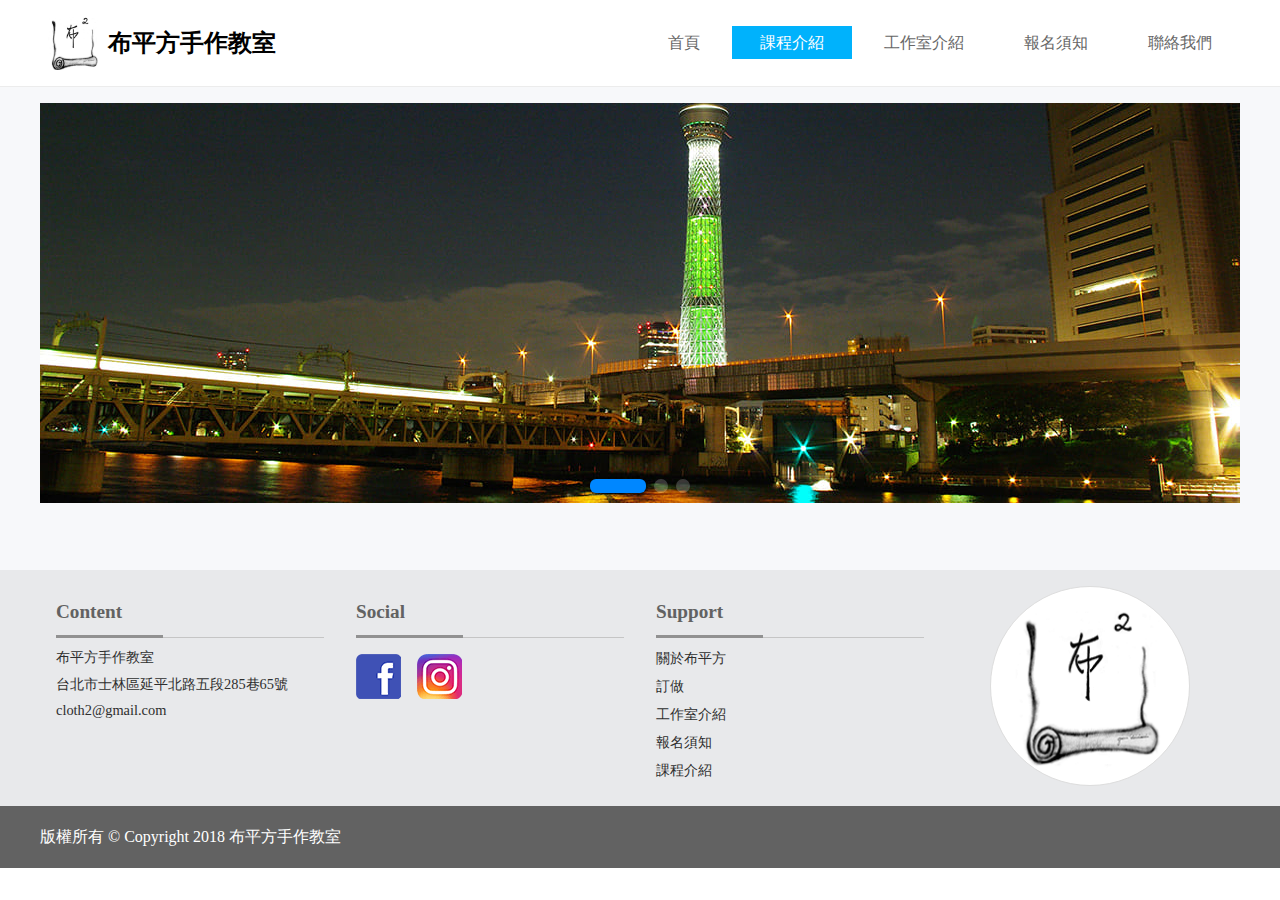
==== commit 9651764e: "1" ====
--- a/course.html
+++ b/course.html
@@ -57,13 +57,13 @@
 			<div id="swiper-bigAd" class="swiper-container">
 				<div class="swiper-wrapper">
 					<div class="swiper-slide">
-						<img src="./images/swiper/home-1.jpg" alt="">
+						<img src="./images/swiper/home_1.jpg" alt="">
 					</div>
 					<div class="swiper-slide">
-						<img src="./images/swiper/home-2.jpg" alt="">
+						<img src="./images/swiper/home_2.jpg" alt="">
 					</div>
 					<div class="swiper-slide">
-						<img src="./images/swiper/home-3.jpg" alt="">
+						<img src="./images/swiper/home_3.jpg" alt="">
 					</div>
 				</div>
 				<!-- 如果需要分页器 -->
